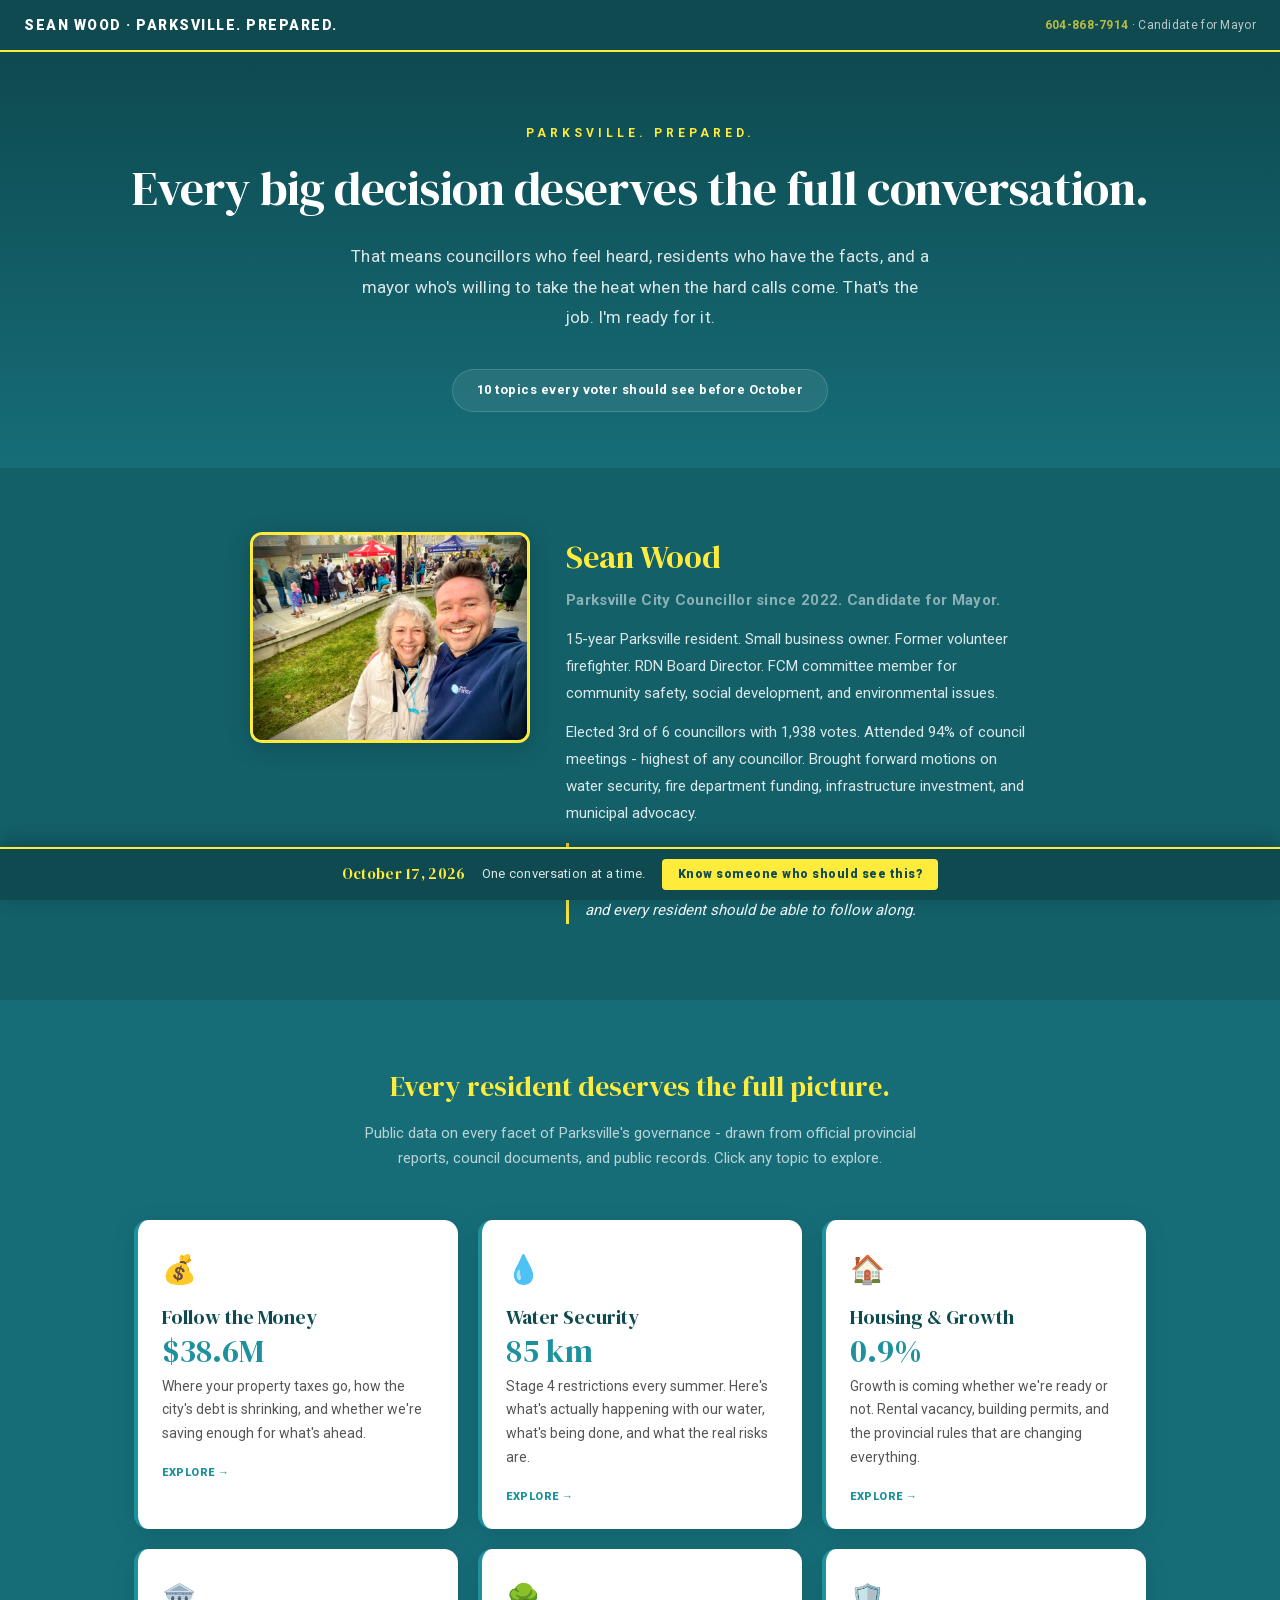
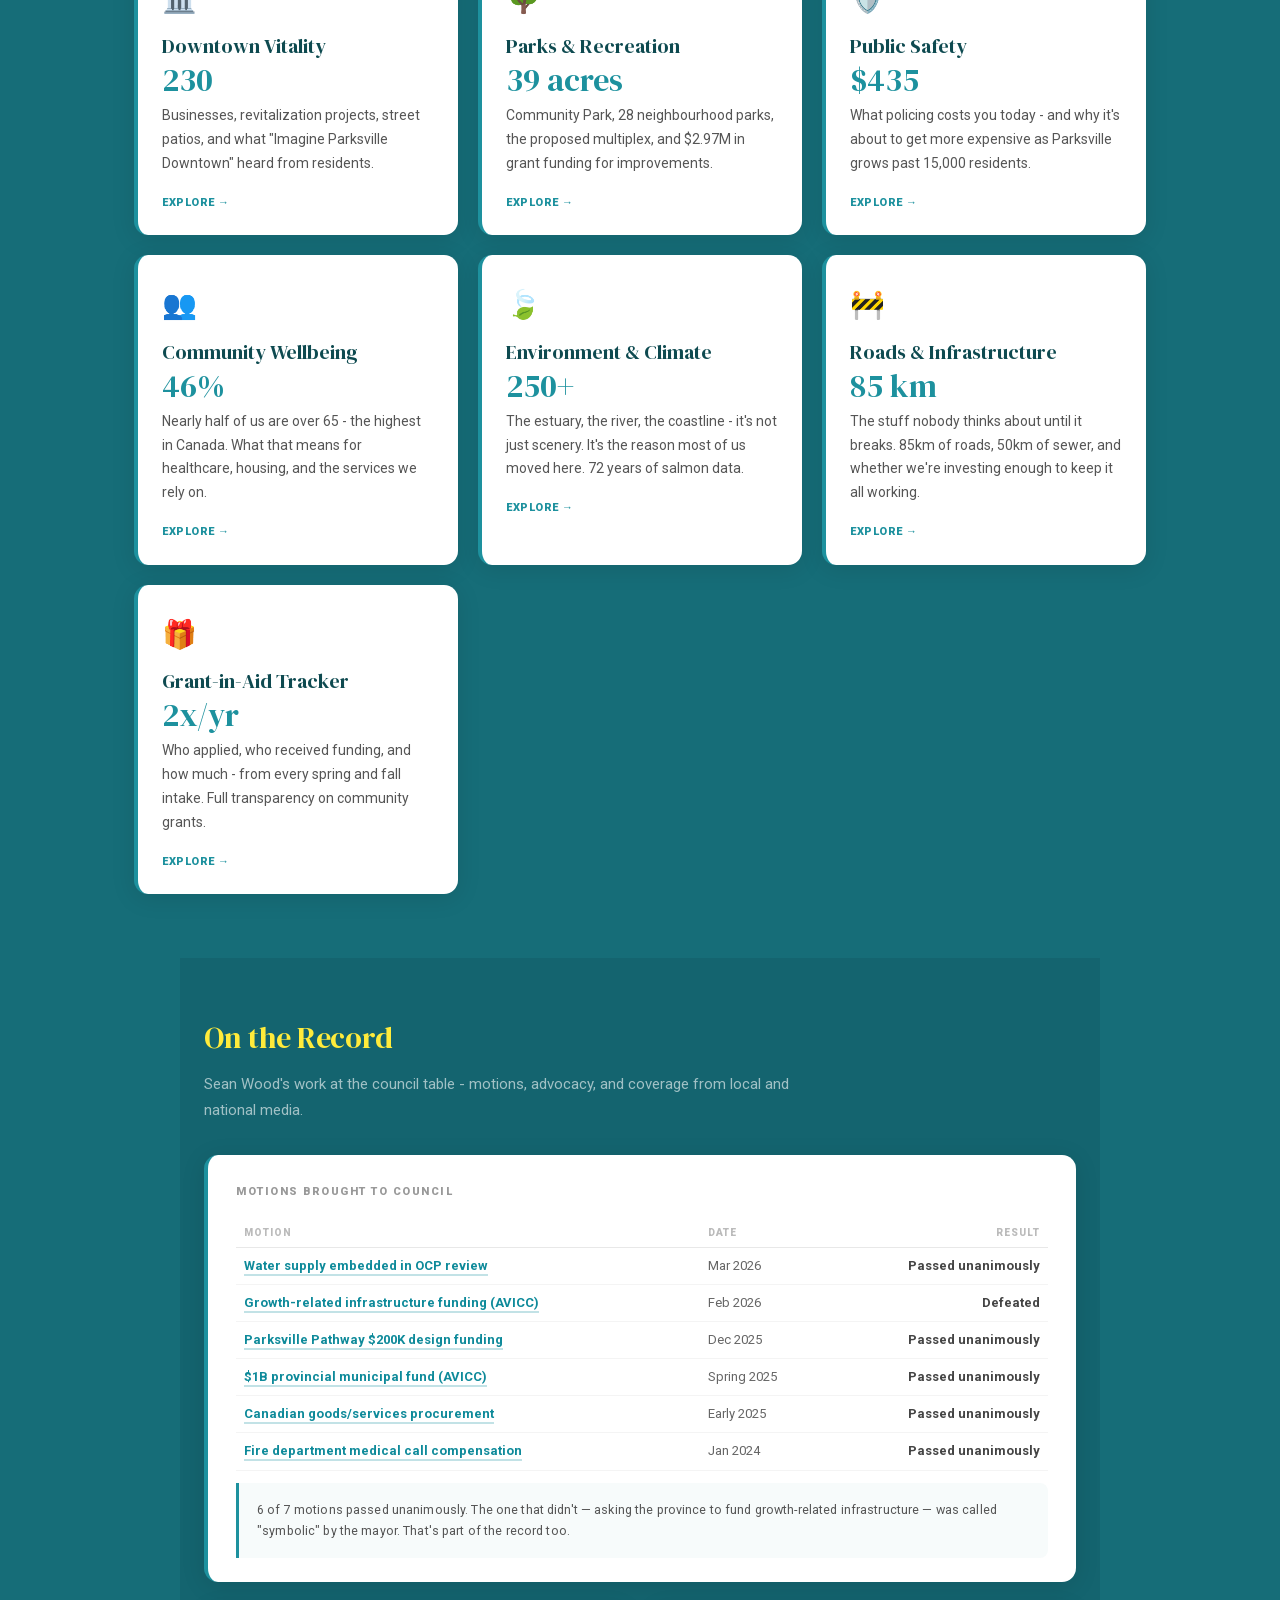
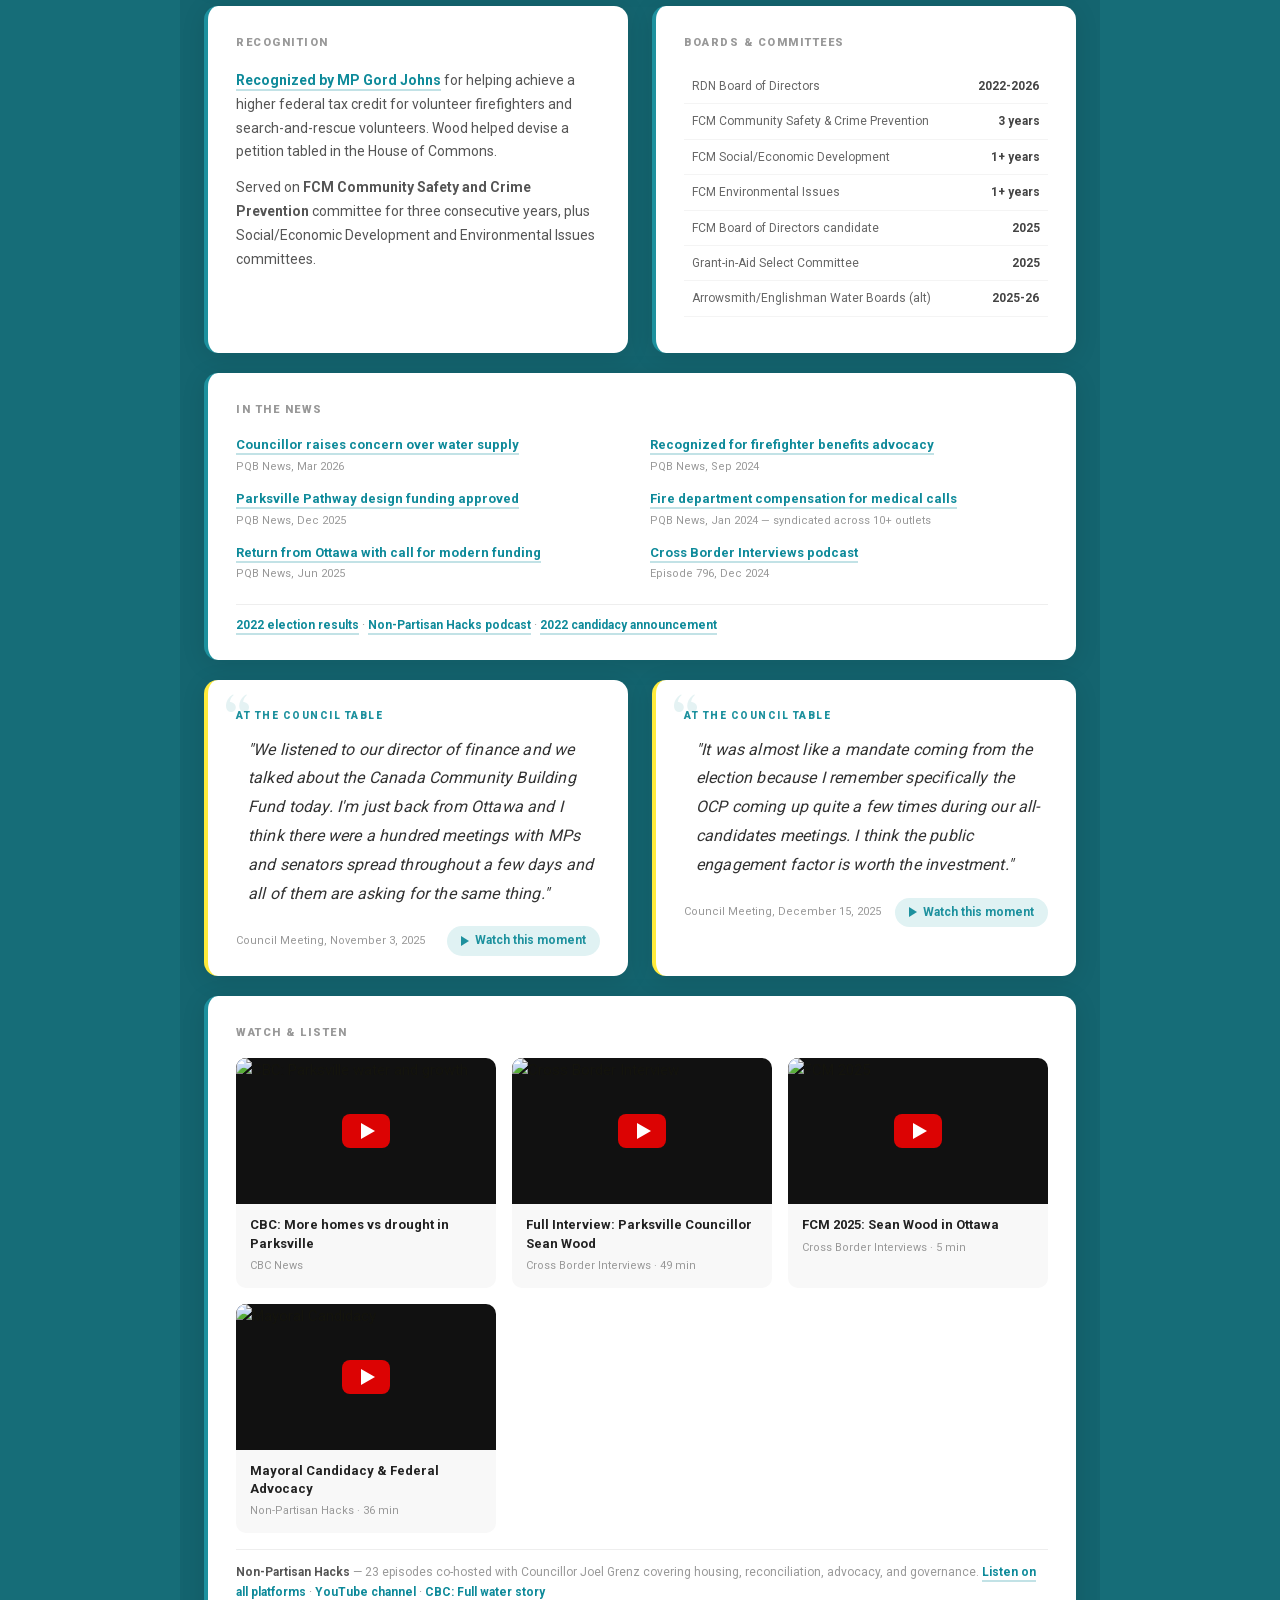
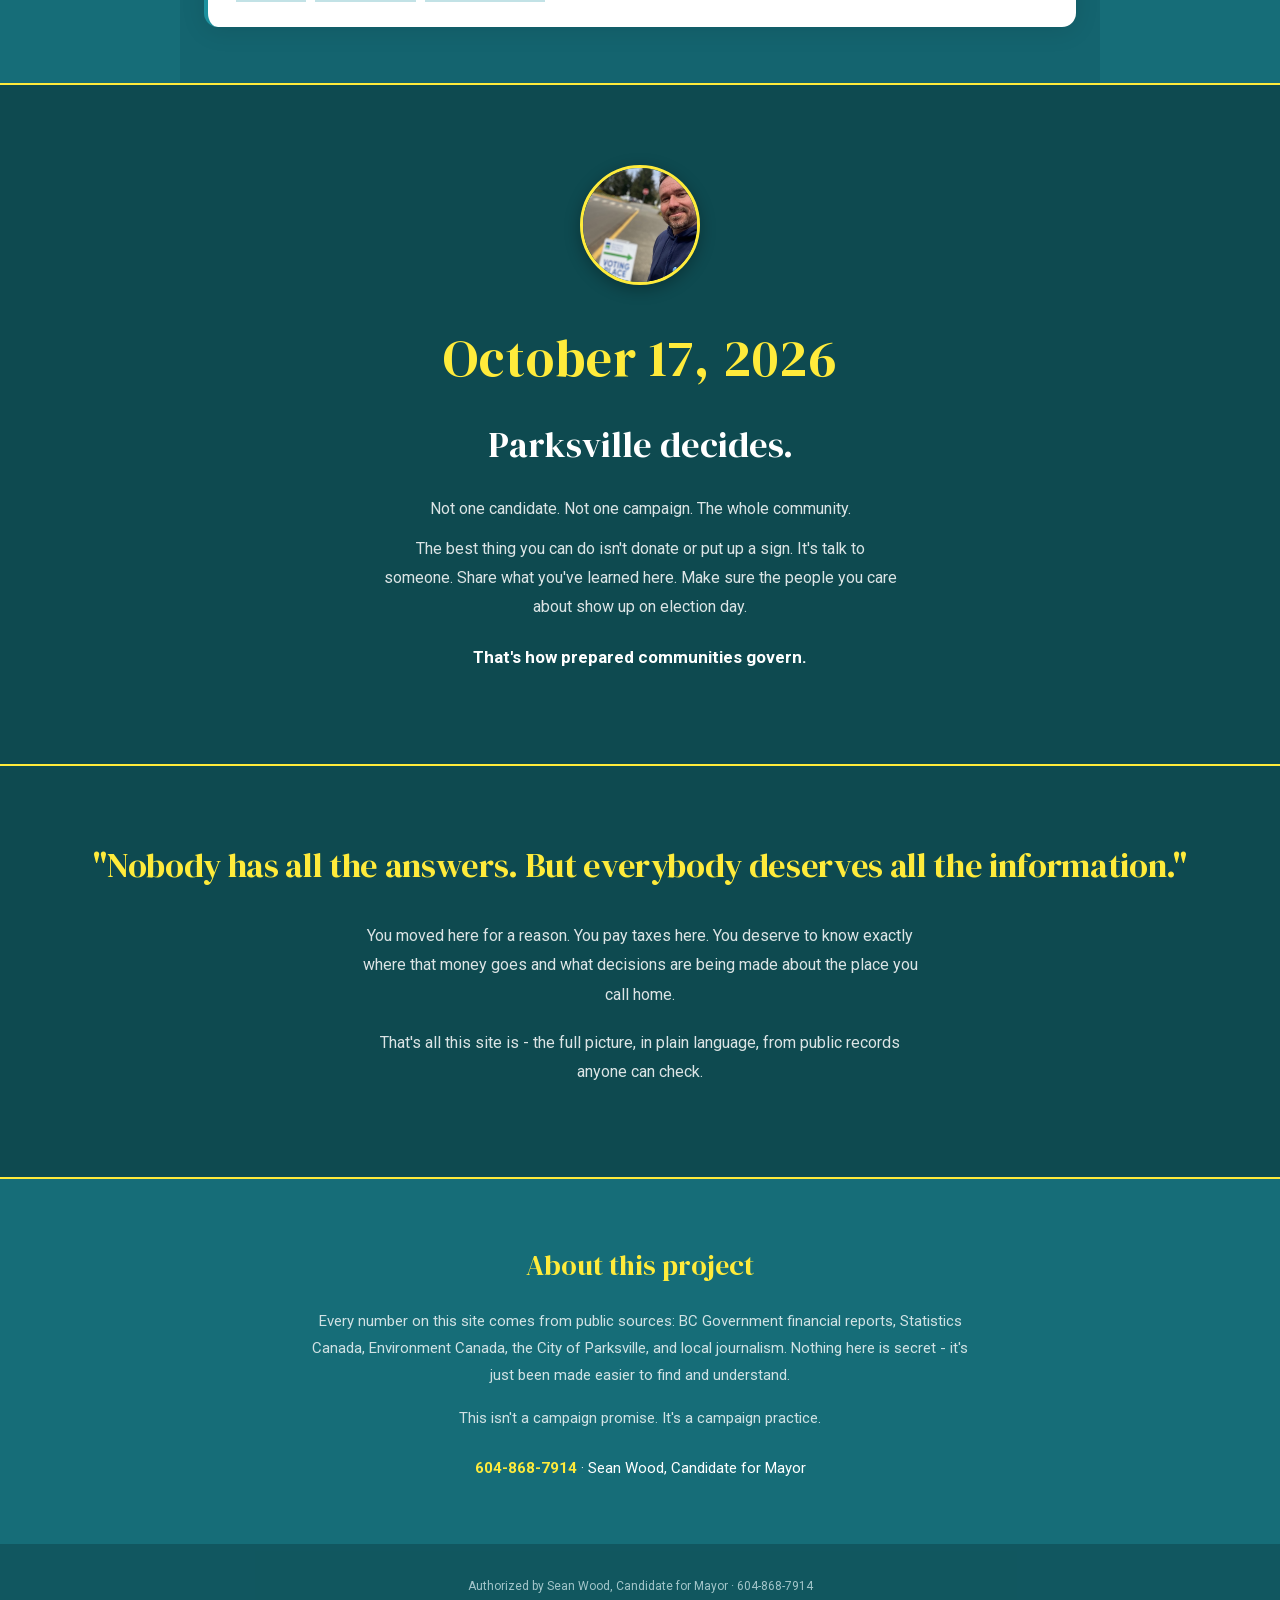
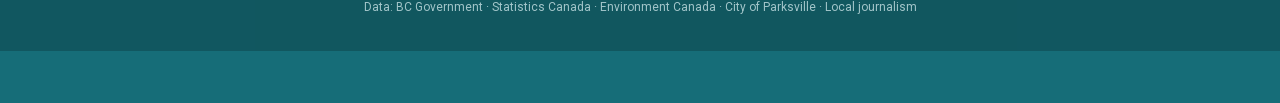
==== index.html @ 320bd57d "Split hero: photo left, text right on desktop Desktop: photo takes left 50%, hero text takes right 5" ====
<!DOCTYPE html>
<html lang="en">
<head>
<meta charset="UTF-8">
<meta name="viewport" content="width=device-width, initial-scale=1.0">
<title>Parksville. Prepared. | Sean Wood for Mayor</title>
<meta name="description" content="Every resident deserves the full picture. Public data on Parksville's finances, water, housing, parks, safety, and more — presented clearly for the community.">
    <link rel="stylesheet" href="/style.css?v=7">
</head>
<body>

<header class="header">
  <div class="header-name">SEAN WOOD &middot; PARKSVILLE. PREPARED.</div>
  <div class="header-contact"><a href="tel:604-868-7914">604-868-7914</a> &middot; Candidate for Mayor</div>
</header>

<div class="hero hero-no-photo">
  <div class="hero-eyebrow">Parksville. Prepared.</div>
  <h1>Every big decision deserves the full conversation.</h1>
  <p class="hero-sub">That means councillors who feel heard, residents who have the facts, and a mayor who's willing to take the heat when the hard calls come. That's the job. I'm ready for it.</p>
  <div class="hero-badge">
    10 topics every voter should see before October
  </div>
</div>

<!-- About Sean -->
<section class="about-sean">
  <div class="about-sean-inner">
    <img src="/photos/sean-community-event.jpg" alt="Sean Wood at a Parksville community event" class="about-sean-photo" width="280" height="210">
    <div class="about-sean-text">
      <h2>Sean Wood</h2>
      <p class="about-sean-role">Parksville City Councillor since 2022. Candidate for Mayor.</p>
      <p>15-year Parksville resident. Small business owner. Former volunteer firefighter. RDN Board Director. FCM committee member for community safety, social development, and environmental issues.</p>
      <p>Elected 3rd of 6 councillors with 1,938 votes. Attended 94% of council meetings - highest of any councillor. Brought forward motions on water security, fire department funding, infrastructure investment, and municipal advocacy.</p>
      <p class="about-sean-why">I'm running for mayor because I believe every decision council makes should get the full, respectful conversation it deserves - and every resident should be able to follow along.</p>
    </div>
  </div>
</section>

<section class="topics">
  <div class="topics-intro">
    <h2>Every resident deserves the full picture.</h2>
    <p>Public data on every facet of Parksville's governance - drawn from official provincial reports, council documents, and public records. Click any topic to explore.</p>
  </div>

  <div class="topic-grid">

    <a href="/prepared/" class="topic-card">
      <span class="topic-icon">&#128176;</span>
      <div class="topic-name">Follow the Money</div>
      <div class="topic-stat">$38.6M</div>
      <div class="topic-desc">Where your property taxes go, how the city's debt is shrinking, and whether we're saving enough for what's ahead.</div>
      <div class="topic-arrow">Explore &rarr;</div>
    </a>

    <a href="/water/" class="topic-card">
      <span class="topic-icon">&#128167;</span>
      <div class="topic-name">Water Security</div>
      <div class="topic-stat">85 km</div>
      <div class="topic-desc">Stage 4 restrictions every summer. Here's what's actually happening with our water, what's being done, and what the real risks are.</div>
      <div class="topic-arrow">Explore &rarr;</div>
    </a>

    <a href="/housing/" class="topic-card">
      <span class="topic-icon">&#127968;</span>
      <div class="topic-name">Housing &amp; Growth</div>
      <div class="topic-stat">0.9%</div>
      <div class="topic-desc">Growth is coming whether we're ready or not. Rental vacancy, building permits, and the provincial rules that are changing everything.</div>
      <div class="topic-arrow">Explore &rarr;</div>
    </a>

    <a href="/downtown/" class="topic-card">
      <span class="topic-icon">&#127963;&#65039;</span>
      <div class="topic-name">Downtown Vitality</div>
      <div class="topic-stat">230</div>
      <div class="topic-desc">Businesses, revitalization projects, street patios, and what "Imagine Parksville Downtown" heard from residents.</div>
      <div class="topic-arrow">Explore &rarr;</div>
    </a>

    <a href="/parks/" class="topic-card">
      <span class="topic-icon">&#127795;</span>
      <div class="topic-name">Parks &amp; Recreation</div>
      <div class="topic-stat">39 acres</div>
      <div class="topic-desc">Community Park, 28 neighbourhood parks, the proposed multiplex, and $2.97M in grant funding for improvements.</div>
      <div class="topic-arrow">Explore &rarr;</div>
    </a>

    <a href="/safety/" class="topic-card">
      <span class="topic-icon">&#128737;&#65039;</span>
      <div class="topic-name">Public Safety</div>
      <div class="topic-stat">$435</div>
      <div class="topic-desc">What policing costs you today - and why it's about to get more expensive as Parksville grows past 15,000 residents.</div>
      <div class="topic-arrow">Explore &rarr;</div>
    </a>

    <a href="/community/" class="topic-card">
      <span class="topic-icon">&#128101;</span>
      <div class="topic-name">Community Wellbeing</div>
      <div class="topic-stat">46%</div>
      <div class="topic-desc">Nearly half of us are over 65 - the highest in Canada. What that means for healthcare, housing, and the services we rely on.</div>
      <div class="topic-arrow">Explore &rarr;</div>
    </a>

    <a href="/environment/" class="topic-card">
      <span class="topic-icon">&#127811;</span>
      <div class="topic-name">Environment &amp; Climate</div>
      <div class="topic-stat">250+</div>
      <div class="topic-desc">The estuary, the river, the coastline - it's not just scenery. It's the reason most of us moved here. 72 years of salmon data.</div>
      <div class="topic-arrow">Explore &rarr;</div>
    </a>

    <a href="/infrastructure/" class="topic-card">
      <span class="topic-icon">&#128679;</span>
      <div class="topic-name">Roads &amp; Infrastructure</div>
      <div class="topic-stat">85 km</div>
      <div class="topic-desc">The stuff nobody thinks about until it breaks. 85km of roads, 50km of sewer, and whether we're investing enough to keep it all working.</div>
      <div class="topic-arrow">Explore &rarr;</div>
    </a>

    <a href="/grants/" class="topic-card">
      <span class="topic-icon">&#127873;</span>
      <div class="topic-name">Grant-in-Aid Tracker</div>
      <div class="topic-stat">2x/yr</div>
      <div class="topic-desc">Who applied, who received funding, and how much - from every spring and fall intake. Full transparency on community grants.</div>
      <div class="topic-arrow">Explore &rarr;</div>
    </a>

  </div>
</section>

<!-- On the Record -->
<section class="section section-alt" style="max-width:920px;margin:0 auto;">
  <h2 class="section-title">On the Record</h2>
  <p class="section-subtitle">Sean Wood's work at the council table - motions, advocacy, and coverage from local and national media.</p>

  <div class="card-grid">

    <div class="card card-full">
      <div class="card-label">Motions Brought to Council</div>
      <table class="data-table">
        <thead><tr><th>Motion</th><th>Date</th><th>Result</th></tr></thead>
        <tbody>
          <tr><td><a href="https://pqbnews.com/2026/03/24/parksville-councillor-raises-concern-over-citys-water-supply/" target="_blank">Water supply embedded in OCP review</a></td><td>Mar 2026</td><td>Passed unanimously</td></tr>
          <tr><td><a href="https://pqbnews.com/2026/02/07/parksville-council-declines-to-ask-province-to-fund-growth-related-infrastructure/" target="_blank">Growth-related infrastructure funding (AVICC)</a></td><td>Feb 2026</td><td>Defeated</td></tr>
          <tr><td><a href="https://pqbnews.com/2025/12/01/council-balks-at-2m-estimate-for-parksville-pathway-construction/" target="_blank">Parksville Pathway $200K design funding</a></td><td>Dec 2025</td><td>Passed unanimously</td></tr>
          <tr><td><a href="https://web.archive.org/web/20250807/https://www.pqbnews.com/local-news/parksville-motion-urges-province-to-generate-1b-fund-for-municipalities-7816709" target="_blank">$1B provincial municipal fund (AVICC)</a></td><td>Spring 2025</td><td>Passed unanimously</td></tr>
          <tr><td><a href="https://web.archive.org/web/20250213/https://www.pqbnews.com/local-news/parksville-council-endorses-support-for-canadian-goods-and-services-7804035" target="_blank">Canadian goods/services procurement</a></td><td>Early 2025</td><td>Passed unanimously</td></tr>
          <tr><td><a href="https://web.archive.org/web/20240127/https://www.pqbnews.com/local-news/parksville-councillor-wants-fire-department-compensated-for-medical-calls-7298858" target="_blank">Fire department medical call compensation</a></td><td>Jan 2024</td><td>Passed unanimously</td></tr>
        </tbody>
      </table>
      <div class="chart-notes" style="margin-top:12px;">
        6 of 7 motions passed unanimously. The one that didn't — asking the province to fund growth-related infrastructure — was called "symbolic" by the mayor. That's part of the record too.
      </div>
    </div>

    <div class="card">
      <div class="card-label">Recognition</div>
      <p style="color:#555;font-size:14px;line-height:1.7;margin-bottom:12px;"><a href="https://web.archive.org/web/20241118/https://www.pqbnews.com/local-news/parksville-councillor-recognized-for-role-in-increasing-firefighter-benefits-7524907" target="_blank"><strong>Recognized by MP Gord Johns</strong></a> for helping achieve a higher federal tax credit for volunteer firefighters and search-and-rescue volunteers. Wood helped devise a petition tabled in the House of Commons.</p>
      <p style="color:#555;font-size:14px;line-height:1.7;">Served on <strong>FCM Community Safety and Crime Prevention</strong> committee for three consecutive years, plus Social/Economic Development and Environmental Issues committees.</p>
    </div>

    <div class="card">
      <div class="card-label">Boards &amp; Committees</div>
      <table class="data-table" style="font-size:12px;">
        <tbody>
          <tr><td>RDN Board of Directors</td><td>2022-2026</td></tr>
          <tr><td>FCM Community Safety & Crime Prevention</td><td>3 years</td></tr>
          <tr><td>FCM Social/Economic Development</td><td>1+ years</td></tr>
          <tr><td>FCM Environmental Issues</td><td>1+ years</td></tr>
          <tr><td>FCM Board of Directors candidate</td><td>2025</td></tr>
          <tr><td>Grant-in-Aid Select Committee</td><td>2025</td></tr>
          <tr><td>Arrowsmith/Englishman Water Boards (alt)</td><td>2025-26</td></tr>
        </tbody>
      </table>
    </div>

  </div>

  <div class="card-grid" style="margin-top:20px;">
    <div class="card card-full">
      <div class="card-label">In the News</div>
      <div style="display:grid;grid-template-columns:repeat(auto-fit,minmax(280px,1fr));gap:16px;">
        <div>
          <p style="font-size:13px;color:#555;line-height:1.6;margin-bottom:12px;"><a href="https://pqbnews.com/2026/03/24/parksville-councillor-raises-concern-over-citys-water-supply/" target="_blank"><strong>Councillor raises concern over water supply</strong></a><br><span style="font-size:11px;color:#999;">PQB News, Mar 2026</span></p>
          <p style="font-size:13px;color:#555;line-height:1.6;margin-bottom:12px;"><a href="https://pqbnews.com/2025/12/01/council-balks-at-2m-estimate-for-parksville-pathway-construction/" target="_blank"><strong>Parksville Pathway design funding approved</strong></a><br><span style="font-size:11px;color:#999;">PQB News, Dec 2025</span></p>
          <p style="font-size:13px;color:#555;line-height:1.6;margin-bottom:12px;"><a href="https://web.archive.org/web/20250704/https://www.pqbnews.com/local-news/parksville-councillors-return-from-ottawa-with-call-for-modern-funding-tools-8090149" target="_blank"><strong>Return from Ottawa with call for modern funding</strong></a><br><span style="font-size:11px;color:#999;">PQB News, Jun 2025</span></p>
        </div>
        <div>
          <p style="font-size:13px;color:#555;line-height:1.6;margin-bottom:12px;"><a href="https://web.archive.org/web/20241118/https://www.pqbnews.com/local-news/parksville-councillor-recognized-for-role-in-increasing-firefighter-benefits-7524907" target="_blank"><strong>Recognized for firefighter benefits advocacy</strong></a><br><span style="font-size:11px;color:#999;">PQB News, Sep 2024</span></p>
          <p style="font-size:13px;color:#555;line-height:1.6;margin-bottom:12px;"><a href="https://web.archive.org/web/20240127/https://www.pqbnews.com/local-news/parksville-councillor-wants-fire-department-compensated-for-medical-calls-7298858" target="_blank"><strong>Fire department compensation for medical calls</strong></a><br><span style="font-size:11px;color:#999;">PQB News, Jan 2024 — syndicated across 10+ outlets</span></p>
          <p style="font-size:13px;color:#555;line-height:1.6;margin-bottom:12px;"><a href="https://www.crossborderinterviews.ca/post/796-parksville-councillor-sean-wood" target="_blank"><strong>Cross Border Interviews podcast</strong></a><br><span style="font-size:11px;color:#999;">Episode 796, Dec 2024</span></p>
        </div>
      </div>
      <div style="margin-top:8px;font-size:12px;color:#999;border-top:1px solid #eee;padding-top:10px;">
        <a href="https://globalnews.ca/news/9127511/bc-municipal-election-2022-parksville-results/" target="_blank">2022 election results</a> &middot;
        <a href="https://nonpartisanhacks.com/podcast/" target="_blank">Non-Partisan Hacks podcast</a> &middot;
        <a href="https://web.archive.org/web/20250419/https://www.pqbnews.com/news/small-business-owner-and-former-volunteer-firefighter-sean-wood-will-run-for-parksville-city-council-1203628" target="_blank">2022 candidacy announcement</a>
      </div>
    </div>
  </div>

  <!-- Council Quotes -->
  <div class="card-grid" style="margin-top:20px;">
    <div class="quote-card">
      <div class="quote-label">At the Council Table</div>
      <div class="quote-text">"We listened to our director of finance and we talked about the Canada Community Building Fund today. I'm just back from Ottawa and I think there were a hundred meetings with MPs and senators spread throughout a few days and all of them are asking for the same thing."</div>
      <div class="quote-source">
        <span class="quote-attribution">Council Meeting, November 3, 2025</span>
        <a href="https://www.youtube.com/watch?v=5kFWFaBSRYk&t=7516s" target="_blank" class="quote-watch">Watch this moment</a>
      </div>
    </div>
    <div class="quote-card">
      <div class="quote-label">At the Council Table</div>
      <div class="quote-text">"It was almost like a mandate coming from the election because I remember specifically the OCP coming up quite a few times during our all-candidates meetings. I think the public engagement factor is worth the investment."</div>
      <div class="quote-source">
        <span class="quote-attribution">Council Meeting, December 15, 2025</span>
        <a href="https://www.youtube.com/watch?v=Pj7cFjQxw5Y&t=10948s" target="_blank" class="quote-watch">Watch this moment</a>
      </div>
    </div>
  </div>

  <!-- Video -->
  <div class="card-grid" style="margin-top:20px;">
    <div class="card card-full">
      <div class="card-label">Watch &amp; Listen</div>
      <div class="video-grid">
        <a href="https://www.youtube.com/watch?v=u24NoB-EO7g" target="_blank" class="video-card">
          <div class="video-card-thumb">
            <img src="https://i.ytimg.com/vi/u24NoB-EO7g/hqdefault.jpg" alt="CBC: Parksville water and growth" loading="lazy">
            <div class="video-card-play"></div>
          </div>
          <div class="video-card-info">
            <div class="video-card-title">CBC: More homes vs drought in Parksville</div>
            <div class="video-card-meta">CBC News</div>
          </div>
        </a>
        <a href="https://www.youtube.com/watch?v=fnSm9IU7H7A" target="_blank" class="video-card">
          <div class="video-card-thumb">
            <img src="https://i.ytimg.com/vi/fnSm9IU7H7A/hqdefault.jpg" alt="Cross Border Interview" loading="lazy">
            <div class="video-card-play"></div>
          </div>
          <div class="video-card-info">
            <div class="video-card-title">Full Interview: Parksville Councillor Sean Wood</div>
            <div class="video-card-meta">Cross Border Interviews &middot; 49 min</div>
          </div>
        </a>
        <a href="https://www.youtube.com/watch?v=XGTM0HRRj8U" target="_blank" class="video-card">
          <div class="video-card-thumb">
            <img src="https://i.ytimg.com/vi/XGTM0HRRj8U/hqdefault.jpg" alt="FCM 2025" loading="lazy">
            <div class="video-card-play"></div>
          </div>
          <div class="video-card-info">
            <div class="video-card-title">FCM 2025: Sean Wood in Ottawa</div>
            <div class="video-card-meta">Cross Border Interviews &middot; 5 min</div>
          </div>
        </a>
        <a href="https://www.youtube.com/watch?v=FSI16dO52JQ" target="_blank" class="video-card">
          <div class="video-card-thumb">
            <img src="https://i.ytimg.com/vi/FSI16dO52JQ/hqdefault.jpg" alt="Mayoral Candidacy" loading="lazy">
            <div class="video-card-play"></div>
          </div>
          <div class="video-card-info">
            <div class="video-card-title">Mayoral Candidacy &amp; Federal Advocacy</div>
            <div class="video-card-meta">Non-Partisan Hacks &middot; 36 min</div>
          </div>
        </a>
      </div>
      <div style="margin-top:16px;padding-top:12px;border-top:1px solid #eee;font-size:12px;color:#999;">
        <strong style="color:#555;">Non-Partisan Hacks</strong> — 23 episodes co-hosted with Councillor Joel Grenz covering housing, reconciliation, advocacy, and governance.
        <a href="https://nonpartisanhacks.com/podcast/" target="_blank">Listen on all platforms</a> &middot;
        <a href="https://www.youtube.com/@NonPartisanHacks" target="_blank">YouTube channel</a> &middot;
        <a href="https://www.cbc.ca/news/canada/british-columbia/parksville-more-homes-drought-9.7132176" target="_blank">CBC: Full water story</a>
      </div>
    </div>
  </div>
</section>

<div class="election-cta">
  <img src="/photos/sean-wood-voting.jpg" alt="Sean Wood at the voting place" style="width:120px;height:120px;border-radius:50%;object-fit:cover;border:3px solid var(--yellow);margin-bottom:24px;box-shadow:0 4px 16px rgba(0,0,0,0.3);">
  <div class="election-date">October 17, 2026</div>
  <div class="election-headline">Parksville decides.</div>
  <p class="election-body">Not one candidate. Not one campaign. The whole community.</p>
  <p class="election-body">The best thing you can do isn't donate or put up a sign. It's talk to someone. Share what you've learned here. Make sure the people you care about show up on election day.</p>
  <p class="election-body election-emphasis">That's how prepared communities govern.</p>
</div>

<div class="narrative">
  <h2>"Nobody has all the answers. But everybody deserves all the information."</h2>
  <p>You moved here for a reason. You pay taxes here. You deserve to know exactly where that money goes and what decisions are being made about the place you call home.</p>
  <p>That's all this site is - the full picture, in plain language, from public records anyone can check.</p>
</div>

<section class="about">
  <h2>About this project</h2>
  <p>Every number on this site comes from public sources: BC Government financial reports, Statistics Canada, Environment Canada, the City of Parksville, and local journalism. Nothing here is secret - it's just been made easier to find and understand.</p>
  <p>This isn't a campaign promise. It's a campaign practice.</p>
  <div class="about-contact">
    <a href="tel:604-868-7914">604-868-7914</a> &middot;
    Sean Wood, Candidate for Mayor
  </div>
</section>

<footer class="footer">
  Authorized by Sean Wood, Candidate for Mayor &middot; 604-868-7914<br>
  Data: BC Government &middot; Statistics Canada &middot; Environment Canada &middot; City of Parksville &middot; Local journalism
</footer>

<div class="vote-bar"><span class="vote-bar-date">October 17, 2026</span><span class="vote-bar-msg">One conversation at a time.</span><a href="/" class="vote-bar-cta">Know someone who should see this?</a></div>
</body>
</html>
<!-- auto-deploy test Fri Apr  3 20:34:00 PDT 2026 -->
<!-- deploy 1775411132 -->
<!-- redeploy 1775411321 -->
<!-- webhook-test-1775411675 -->
---- style.css ----
/* votewood.ca — Shared Design System */

/* Self-hosted fonts — eliminates 2 DNS lookups + 1 CSS request vs Google Fonts */
@font-face {
  font-family: 'DM Serif Display';
  font-style: normal;
  font-weight: 400;
  font-display: swap;
  src: url('/fonts/dm-serif-display.woff2') format('woff2');
}
@font-face {
  font-family: 'Roboto';
  font-style: normal;
  font-weight: 400 900;
  font-display: swap;
  src: url('/fonts/roboto-variable.woff2') format('woff2');
}

*, *::before, *::after { box-sizing: border-box; margin: 0; padding: 0; }

:root {
  --teal: #1D919E;
  --teal-dark: #166d78;
  --teal-deep: #0e4a50;
  --yellow: #FFEB3B;
  --white: #FFFFFF;
  --card-bg: #ffffff;
  --card-text: #14140D;
  --radius: 14px;
  --shadow: 0 4px 24px rgba(0,0,0,0.10);
  --green: #2e7d32;
  --amber: #e65100;
  --red: #c62828;
  --serif: 'DM Serif Display', Georgia, serif;
  --sans: 'Roboto', -apple-system, sans-serif;
}

body {
  font-family: var(--sans);
  background: var(--teal-dark);
  color: var(--white);
  line-height: 1.6;
  -webkit-font-smoothing: antialiased;
  text-rendering: optimizeLegibility;
}

a { color: var(--yellow); }

/* Links inside white cards — teal with underline for visibility */
.card a:not(.cta-btn):not(.video-card):not(.topic-card),
.chart-card a,
.chart-notes a,
.chart-notes-links a,
.card-links a,
.card-meta a,
.data-table a,
.grant-table a {
  color: #0e8a9a !important;
  font-weight: 700;
  text-decoration: none !important;
  border-bottom: 2px solid rgba(14,138,154,0.25) !important;
  padding-bottom: 1px;
  transition: border-color 0.15s, color 0.15s;
}
.card a:not(.cta-btn):not(.video-card):not(.topic-card):hover,
.chart-card a:hover,
.chart-notes a:hover,
.card-links a:hover,
.data-table a:hover,
.grant-table a:hover {
  color: #0a6e7a !important;
  border-bottom-color: #0a6e7a !important;
}
.card a:not(.cta-btn):not(.video-card):not(.topic-card):visited,
.chart-card a:visited,
.chart-notes a:visited,
.card-links a:visited,
.data-table a:visited,
.grant-table a:visited {
  color: #0e4a50 !important;
  border-bottom-color: rgba(14,74,80,0.2) !important;
}
/* Source cards on dark backgrounds keep yellow */
.source-card a { color: var(--yellow) !important; text-decoration-color: rgba(255,235,59,0.35) !important; }
.source-card a:visited { color: #ddd07a !important; }
.source-card a:hover { text-decoration-color: var(--yellow) !important; }

/* Header */
.header {
  background: var(--teal-deep);
  border-bottom: 2px solid var(--yellow);
  padding: 14px 24px;
  display: flex;
  justify-content: space-between;
  align-items: center;
  font-size: 13px;
  letter-spacing: 0.3px;
}
.header a { color: var(--yellow); text-decoration: none; font-weight: 700; }
.header-right { font-weight: 700; letter-spacing: 1px; }
.header-name { font-weight: 900; letter-spacing: 1.5px; font-size: 14px; }
.header-contact { font-size: 12px; opacity: 0.7; }
.header-contact a { color: var(--yellow); text-decoration: none; }

/* Split hero — photo left, text right on desktop; stacked on mobile */
.hero-split {
  display: flex; min-height: 420px;
}
.hero-photo {
  width: 50%; object-fit: cover; display: block;
}
.hero {
  text-align: center;
  padding: 56px 32px 48px;
  background: linear-gradient(180deg, var(--teal-deep) 0%, var(--teal-dark) 100%);
  display: flex; flex-direction: column; justify-content: center; align-items: center;
}
/* When inside split, hero takes remaining 50% */
.hero-split .hero { width: 50%; text-align: left; align-items: flex-start; }
/* Homepage has no photo — full-width hero */
.hero-no-photo {
  padding-top: 72px; padding-bottom: 56px;
  text-align: center; align-items: center;
}
@media (max-width: 768px) {
  .hero-split { flex-direction: column; min-height: auto; }
  .hero-photo { width: 100%; height: 280px; }
  .hero-split .hero { width: 100%; text-align: center; align-items: center; }
}

.hero-eyebrow {
  font-family: var(--sans);
  font-size: 12px; font-weight: 700; letter-spacing: 4px;
  text-transform: uppercase; color: var(--yellow); margin-bottom: 16px;
}
.hero h1 {
  font-family: var(--serif);
  font-size: clamp(32px, 5.5vw, 48px); font-weight: 400;
  margin-bottom: 24px; line-height: 1.2;
  letter-spacing: -0.01em;
}
.hero-sub {
  max-width: 580px; margin: 0 auto 36px; font-size: 17px;
  opacity: 0.85; line-height: 1.8;
  letter-spacing: 0.01em;
}
.hero-badge {
  display: inline-flex; align-items: center; gap: 10px;
  background: rgba(255,255,255,0.08); border: 1px solid rgba(255,255,255,0.15);
  border-radius: 24px; padding: 10px 24px; font-size: 13px; font-weight: 700;
  letter-spacing: 0.5px;
}

/* Sections */
.section {
  padding: 56px 24px; max-width: 920px; margin: 0 auto;
}
.section-alt {
  background: rgba(0,0,0,0.08);
}
.section-title {
  font-family: var(--serif);
  font-size: 30px; font-weight: 400; color: var(--yellow);
  margin-bottom: 10px; letter-spacing: -0.01em;
}
.section-subtitle {
  font-size: 15px; color: rgba(255,255,255,0.6); margin-bottom: 32px;
  max-width: 600px; line-height: 1.7;
}

/* Card grid */
.card-grid {
  display: grid;
  grid-template-columns: repeat(auto-fit, minmax(320px, 1fr));
  gap: 24px;
}
.card-full { grid-column: 1 / -1; }

/* Cards */
.card {
  background: var(--card-bg); color: var(--card-text);
  border-radius: var(--radius); padding: 28px 28px 24px;
  box-shadow: var(--shadow); position: relative;
  border-left: 4px solid var(--teal);
  transition: box-shadow 0.2s;
  font-size: 15px; line-height: 1.7;
}
.card:hover { box-shadow: 0 6px 32px rgba(0,0,0,0.15); }
.card p { margin-bottom: 10px; }
.card p:last-child { margin-bottom: 0; }
.card ul { margin: 8px 0 12px 18px; }
.card li { margin-bottom: 6px; line-height: 1.6; }

/* Accent colors */
.card-accent-green { border-left-color: var(--green); }
.card-accent-amber { border-left-color: var(--amber); }
.card-accent-red   { border-left-color: var(--red); }
.card-accent-yellow { border-left-color: var(--yellow); }
.card-accent-default { border-left-color: #ddd; }

/* Card label */
.card-label {
  font-size: 11px; font-weight: 900; text-transform: uppercase;
  letter-spacing: 1.5px; color: #999; margin-bottom: 16px;
}

/* Card hero stat */
.card-hero {
  display: flex; align-items: center; gap: 16px; margin-bottom: 16px;
}
.card-hero-value {
  font-family: var(--serif); font-size: 52px; color: var(--teal-dark);
  line-height: 1;
}
.card-hero-rank {
  display: flex; flex-direction: column; align-items: center;
  justify-content: center;
  min-width: 52px; height: 52px;
  border-radius: 50%; font-size: 14px; font-weight: 900;
  line-height: 1.1; text-align: center;
}
.rank-green { background: #e8f5e9; color: var(--green); }
.rank-amber { background: #fff3e0; color: var(--amber); }
.rank-red   { background: #ffebee; color: var(--red); }

.card-hero-context {
  font-size: 13px; color: #888; font-style: italic; margin-bottom: 20px;
}

/* Card title */
.card-title {
  font-family: var(--serif); font-size: 22px; color: var(--teal-deep);
  margin-bottom: 12px; line-height: 1.25;
}

/* Card detail text */
.card-detail {
  font-size: 14px; color: #555; margin-bottom: 6px; line-height: 1.7;
}

/* Card meta / source */
.card-meta {
  font-size: 12px; color: #999; margin-top: 14px;
  padding-top: 12px; border-top: 1px solid #eee;
}

/* Stat row (used for inline stats in cards) */
.stat-row {
  display: flex; flex-wrap: wrap; gap: 24px; margin: 16px 0;
}
.stat-item { text-align: center; }
.stat-value {
  font-family: var(--serif); font-size: 28px; color: var(--teal-dark);
  line-height: 1;
}
.stat-label {
  font-size: 11px; color: #888; text-transform: uppercase;
  letter-spacing: 1px; margin-top: 4px;
}

/* Pill badges */
.pill {
  display: inline-flex; align-items: center;
  padding: 4px 12px; border-radius: 12px;
  font-size: 12px; font-weight: 700; margin-right: 6px; margin-bottom: 4px;
}
.pill-teal { background: #e0f2f3; color: var(--teal-dark); }
.pill-green { background: #e8f5e9; color: var(--green); }
.pill-amber { background: #fff3e0; color: var(--amber); }
.pill-red { background: #ffebee; color: var(--red); }
.pill-grey { background: #f5f5f5; color: #757575; }

/* Data tables */
.data-table {
  width: 100%; border-collapse: collapse; font-size: 13px; margin: 12px 0;
}
.data-table th {
  text-align: left; font-size: 10px; font-weight: 900;
  text-transform: uppercase; letter-spacing: 1px; color: #bbb;
  padding: 6px 8px; border-bottom: 1px solid #e8e8e8;
}
.data-table th:last-child { text-align: right; }
.data-table td {
  padding: 7px 8px; border-bottom: 1px solid #f4f4f4; color: #666;
}
.data-table td:last-child {
  text-align: right; font-variant-numeric: tabular-nums; font-weight: 700;
  color: #444;
}
.data-table tr.highlight td {
  color: var(--teal-dark); font-weight: 900; background: #f0fafb;
}

/* Ranked table */
.rank-table {
  width: 100%; border-collapse: collapse; font-size: 13px;
}
.rank-table th {
  text-align: left; font-size: 10px; font-weight: 900;
  text-transform: uppercase; letter-spacing: 1px; color: #bbb;
  padding: 6px 8px; border-bottom: 1px solid #e8e8e8;
}
.rank-table th:last-child { text-align: right; }
.rank-table td {
  padding: 7px 8px; border-bottom: 1px solid #f4f4f4; color: #666;
}
.rank-table td:first-child {
  width: 28px; color: #ccc; font-size: 11px; text-align: center; font-weight: 700;
}
.rank-table td:last-child {
  text-align: right; font-variant-numeric: tabular-nums; font-weight: 700; color: #444;
}
.rank-table tr.rank-highlight td {
  color: var(--teal-dark); font-weight: 900; background: #f0fafb;
}
.rank-table tr.rank-highlight td:first-child {
  border-left: 3px solid var(--teal); color: var(--teal);
}
.rank-table tr.rank-row { cursor: pointer; transition: background 0.15s; }
.rank-table tr.rank-row:hover td { background: #f8f8f8; }
.rank-table tr.rank-highlight.rank-row:hover td { background: #e4f3f5; }
.rank-table td.rank-arrow {
  width: 20px; padding: 7px 4px; color: #ccc; font-size: 9px;
  text-align: center; user-select: none;
}
.rank-table tr.rank-highlight td.rank-arrow { color: var(--teal); }
.rank-detail { display: none; }
.rank-detail.open { display: table-row; }
.rank-detail td {
  padding: 10px 12px 14px 40px;
  font-size: 11px; color: #888; line-height: 1.7;
  border-bottom: 1px solid #eee; background: #fafafa;
}
.rank-highlight + .rank-detail td { background: #f0fafb; }

/* Chart cards */
.chart-card {
  background: var(--card-bg); color: var(--card-text);
  border-radius: var(--radius); padding: 28px;
  box-shadow: var(--shadow); border-left: 4px solid var(--teal);
}
.chart-card-label {
  font-size: 11px; font-weight: 900; text-transform: uppercase;
  letter-spacing: 1.5px; color: #999; margin-bottom: 4px;
}
.chart-card-hero {
  font-family: var(--serif); font-size: clamp(20px, 4vw, 28px); color: var(--teal-dark);
  margin-bottom: 4px; line-height: 1.2;
}
.chart-card-trend {
  font-size: 12px; font-weight: 700; margin-bottom: 16px;
}
.trend-up { color: var(--red); }
.trend-down-good { color: var(--green); }
.trend-up-good { color: var(--green); }
.trend-down { color: var(--red); }
.trend-flat { color: #999; }
.chart-svg { width: 100%; height: 180px; display: block; }
.chart-legend {
  display: flex; flex-wrap: wrap; gap: 16px;
  margin-top: 12px; font-size: 11px; color: #888;
}
.chart-legend-item { display: flex; align-items: center; gap: 6px; }
.chart-legend-swatch {
  width: 12px; height: 12px; border-radius: 3px; flex-shrink: 0;
}
.chart-source {
  font-size: 11px; color: #bbb; margin-top: 12px;
  padding-top: 10px; border-top: 1px solid #f0f0f0;
}

/* Chart annotations */
.chart-notes {
  margin-top: 16px; padding: 16px 18px;
  background: #f7fbfb; border-left: 3px solid var(--teal);
  border-radius: 0 8px 8px 0; font-size: 12.5px; color: #555;
  line-height: 1.75; letter-spacing: 0.01em;
}
.chart-notes strong { color: var(--teal-dark); }
.chart-notes-links {
  margin-top: 10px; padding-top: 8px; border-top: 1px solid #e8eeee;
  font-size: 11px;
}
.chart-notes-links a {
  color: var(--teal); text-decoration: none; margin-right: 12px;
  display: inline-block; margin-bottom: 4px;
}
.chart-notes-links a:hover { text-decoration: underline; }
.chart-notes-links .link-source {
  color: #bbb; font-size: 10px; font-style: italic;
}
.chart-notes .note-year {
  display: inline-block; background: var(--teal); color: white;
  font-size: 10px; font-weight: 900; padding: 1px 6px;
  border-radius: 3px; margin-right: 4px; vertical-align: 1px;
}

/* Narrative */
.narrative {
  background: var(--teal-deep);
  border-top: 2px solid var(--yellow);
  border-bottom: 2px solid var(--yellow);
  padding: 72px 24px; text-align: center;
}
.narrative h2 {
  font-family: var(--serif);
  color: var(--yellow); font-size: clamp(24px, 4vw, 34px);
  font-weight: 400; margin-bottom: 28px; letter-spacing: -0.01em;
}
.narrative p {
  max-width: 560px; margin: 0 auto 18px;
  font-size: 16px; opacity: 0.85; line-height: 1.85;
}
.cta-btn {
  display: inline-block; margin-top: 28px; padding: 16px 40px;
  background: var(--yellow); color: var(--teal-deep);
  font-weight: 900; font-size: 15px; text-decoration: none;
  border-radius: 8px; letter-spacing: 0.5px;
  transition: transform 0.15s, box-shadow 0.15s;
}
.cta-btn:hover { transform: translateY(-2px); box-shadow: 0 4px 16px rgba(0,0,0,0.2); }

/* Source card */
.source-card {
  background: rgba(255,255,255,0.06); border: 1px solid rgba(255,255,255,0.1);
  border-radius: var(--radius); padding: 28px; color: rgba(255,255,255,0.7);
  font-size: 13px; line-height: 1.8;
}
.source-card strong { color: rgba(255,255,255,0.9); }

/* Footer */
.footer {
  background: var(--teal-deep); padding: 32px 24px;
  text-align: center; font-size: 12px; opacity: 0.6; line-height: 1.8;
}

/* Stale state */
.card-stale-msg {
  text-align: center; font-size: 12px; color: #aaa;
  background: #f5f5f5; padding: 12px; border-radius: 8px; margin-top: 12px;
}

/* Homepage topic grid */
.topics { padding: 64px 24px; max-width: 1060px; margin: 0 auto; }
.topics-intro { text-align: center; margin-bottom: 48px; }
.topics-intro h2 {
  font-family: var(--serif); font-size: 28px; color: var(--yellow);
  font-weight: 400; margin-bottom: 12px;
}
.topics-intro p {
  max-width: 560px; margin: 0 auto; font-size: 15px;
  opacity: 0.7; line-height: 1.7;
}
.topic-grid {
  display: grid; grid-template-columns: repeat(auto-fit, minmax(280px, 1fr));
  gap: 20px;
}
.topic-card {
  background: #ffffff; color: #14140D; border-radius: var(--radius);
  padding: 28px 24px 24px; box-shadow: var(--shadow);
  text-decoration: none; display: block; position: relative;
  border-left: 4px solid var(--teal); transition: transform 0.15s, box-shadow 0.2s;
}
.topic-card:hover {
  transform: translateY(-3px); box-shadow: 0 8px 32px rgba(0,0,0,0.18);
}
.topic-icon { font-size: 28px; margin-bottom: 12px; display: block; }
.topic-name {
  font-family: var(--serif); font-size: 20px; color: var(--teal-deep);
  margin-bottom: 6px; line-height: 1.2;
}
.topic-stat {
  font-family: var(--serif); font-size: 32px; color: var(--teal);
  margin-bottom: 8px; line-height: 1;
}
.topic-desc {
  font-size: 14px; color: #555; line-height: 1.7; margin-bottom: 18px;
}
.topic-arrow {
  font-size: 13px; font-weight: 900; color: var(--teal);
  letter-spacing: 0.5px; text-transform: uppercase; font-size: 11px;
}

/* Video embeds */
.video-grid {
  display: grid; grid-template-columns: repeat(auto-fit, minmax(240px, 1fr));
  gap: 16px;
}
.video-card {
  display: block; text-decoration: none; color: var(--card-text);
  border-radius: 10px; overflow: hidden; background: #f8f8f8;
  transition: transform 0.15s, box-shadow 0.2s;
}
.video-card:hover { transform: translateY(-2px); box-shadow: 0 6px 24px rgba(0,0,0,0.15); }
.video-card-thumb {
  position: relative; width: 100%; padding-bottom: 56.25%;
  background: #111; overflow: hidden;
}
.video-card-thumb img {
  position: absolute; top: 0; left: 0; width: 100%; height: 100%;
  object-fit: cover;
}
.video-card-play {
  position: absolute; top: 50%; left: 50%; transform: translate(-50%, -50%);
  width: 48px; height: 34px; background: rgba(255,0,0,0.85);
  border-radius: 8px; display: flex; align-items: center; justify-content: center;
}
.video-card-play::after {
  content: ''; border-left: 14px solid white; border-top: 8px solid transparent;
  border-bottom: 8px solid transparent; margin-left: 3px;
}
.video-card-info { padding: 12px 14px; }
.video-card-title {
  font-size: 13px; font-weight: 700; color: #222; line-height: 1.4;
  margin-bottom: 4px;
}
.video-card-meta { font-size: 11px; color: #999; }

/* Council quote cards */
.quote-card {
  background: var(--card-bg); color: var(--card-text);
  border-radius: var(--radius); padding: 28px 28px 20px;
  box-shadow: var(--shadow); border-left: 4px solid var(--yellow);
  position: relative;
}
.quote-card::before {
  content: '\201C'; font-family: var(--serif); font-size: 64px;
  color: rgba(29,145,158,0.12); position: absolute; top: 8px; left: 16px;
  line-height: 1;
}
.quote-text {
  font-size: 16px; color: #333; line-height: 1.8;
  font-style: italic; padding-left: 12px; margin-bottom: 18px;
  letter-spacing: 0.01em;
}
.quote-source {
  display: flex; align-items: center; justify-content: space-between;
  flex-wrap: wrap; gap: 8px;
}
.quote-attribution {
  font-size: 11px; color: #999; font-style: normal;
}
.quote-watch {
  display: inline-flex; align-items: center; gap: 6px;
  font-size: 12px; font-weight: 700; color: var(--teal) !important;
  text-decoration: none !important; border-bottom: none !important;
  background: #e0f2f3; padding: 5px 14px; border-radius: 20px;
  transition: background 0.15s;
}
.quote-watch:hover { background: #c8eaed; }
.quote-watch::before {
  content: ''; width: 0; height: 0;
  border-left: 8px solid var(--teal); border-top: 5px solid transparent;
  border-bottom: 5px solid transparent;
}
.quote-label {
  font-size: 10px; font-weight: 900; text-transform: uppercase;
  letter-spacing: 1.5px; color: var(--teal); margin-bottom: 12px;
}

/* Sticky vote bar — bottom of every page */
.vote-bar {
  position: fixed; bottom: 0; left: 0; right: 0; z-index: 100;
  background: var(--teal-deep); border-top: 2px solid var(--yellow);
  padding: 10px 24px;
  display: flex; justify-content: center; align-items: center; gap: 16px;
  font-size: 13px; letter-spacing: 0.3px;
  box-shadow: 0 -4px 20px rgba(0,0,0,0.25);
}
.vote-bar-date {
  font-family: var(--serif); font-size: 15px; color: var(--yellow);
}
.vote-bar-msg { opacity: 0.85; }
.vote-bar-cta {
  background: var(--yellow); color: var(--teal-deep);
  padding: 6px 16px; border-radius: 4px; text-decoration: none;
  font-weight: 900; font-size: 12px; letter-spacing: 0.5px;
  transition: transform 0.15s;
  white-space: nowrap;
}
.vote-bar-cta:hover { transform: translateY(-1px); }

/* Election CTA section (homepage) */
.election-cta {
  background: var(--teal-deep);
  padding: 80px 24px; text-align: center;
  border-top: 2px solid var(--yellow);
}
.election-date {
  font-family: var(--serif); font-size: clamp(32px, 6vw, 52px);
  color: var(--yellow); font-weight: 400; margin-bottom: 24px;
  letter-spacing: 1px;
}
.election-headline {
  font-family: var(--serif); font-size: clamp(24px, 4vw, 36px);
  font-weight: 400; margin-bottom: 28px; line-height: 1.2;
}
.election-body {
  max-width: 520px; margin: 0 auto 12px; font-size: 16px;
  opacity: 0.85; line-height: 1.8;
}
.election-emphasis {
  font-size: 17px; font-weight: 700; opacity: 1; margin-top: 20px;
}

/* Body padding to account for sticky bar */
body { padding-bottom: 52px; }

/* About Sean section (homepage) */
.about-sean {
  padding: 64px 24px;
  background: rgba(0,0,0,0.12);
}
.about-sean-inner {
  max-width: 780px !important; margin: 0 auto;
  display: flex !important; gap: 36px; align-items: flex-start;
}
.about-sean-photo {
  width: 280px; height: auto; border-radius: 12px;
  object-fit: cover; flex-shrink: 0;
  border: 3px solid var(--yellow);
  box-shadow: 0 4px 24px rgba(0,0,0,0.2);
}
.about-sean-text h2 {
  font-family: var(--serif); font-size: 32px;
  color: var(--yellow); font-weight: 400; margin-bottom: 4px;
}
.about-sean-role {
  font-size: 14px; color: rgba(255,255,255,0.6);
  margin-bottom: 16px; font-weight: 700;
  letter-spacing: 0.3px;
}
.about-sean-text p {
  font-size: 15px; opacity: 0.85; line-height: 1.8;
  margin-bottom: 12px;
}
.about-sean-why {
  font-style: italic; opacity: 0.95 !important;
  border-left: 3px solid var(--yellow);
  padding-left: 16px; margin-top: 16px !important;
}
@media (max-width: 640px) {
  .about-sean-inner {
    flex-direction: column; align-items: center; text-align: center;
  }
  .about-sean-photo { width: 100%; max-width: 320px; height: auto; }
  .about-sean-why { border-left: none; padding-left: 0; border-top: 3px solid var(--yellow); padding-top: 16px; }
}

/* About section (homepage) */
.about { padding: 64px 24px; max-width: 720px; margin: 0 auto; text-align: center; }
.about h2 {
  font-family: var(--serif); font-size: 28px; color: var(--yellow);
  font-weight: 400; margin-bottom: 20px;
}
.about p { font-size: 15px; opacity: 0.8; line-height: 1.8; margin-bottom: 16px; }
.about-contact { margin-top: 24px; font-size: 15px; }
.about-contact a { color: var(--yellow); text-decoration: none; font-weight: 700; }

/* Timeline (parks page) */
.timeline-item {
  display: flex; gap: 12px; margin-bottom: 14px;
  font-size: 13px; color: #555; line-height: 1.5;
}

/* Responsive */
@media (max-width: 640px) {
  .header { flex-direction: column; gap: 4px; text-align: center; }
  .hero { padding: 48px 20px 40px; }
  .hero h1 { font-size: 26px; line-height: 1.25; }
  .hero-sub { font-size: 15px; }
  .section { padding: 40px 16px; }
  .section-title { font-size: 24px; }
  .card { padding: 20px; font-size: 14px; }
  .card-title { font-size: 19px; }
  .card-hero-value { font-size: 40px; }
  .card-hero-rank { min-width: 44px; height: 44px; font-size: 12px; }
  .card-grid { grid-template-columns: 1fr; }
  .rank-table { font-size: 12px; }
  .rank-table td, .rank-table th { padding: 5px 6px; }
  .chart-card { padding: 20px 16px; }
  .chart-card-label { font-size: 10px; letter-spacing: 1px; }
  .chart-card-trend { font-size: 11px; }
  .chart-svg { height: 160px; }
  .chart-notes { font-size: 12px; padding: 12px 14px; }
  .chart-notes-links { font-size: 10.5px; }
  .chart-legend { font-size: 10px; gap: 10px; }
  .chart-source { font-size: 10px; }
  .topics { padding: 48px 16px; }
  .topic-grid { grid-template-columns: 1fr; }
  .topic-stat { font-size: 28px; }
  .topic-desc { font-size: 13px; }
  .stat-row { gap: 16px; }
  .stat-value { font-size: 22px; }
  .narrative { padding: 56px 20px; }
  .narrative p { font-size: 15px; }
  .about { padding: 48px 16px; }
  .quote-text { font-size: 14px; padding-left: 8px; }
  .quote-card { padding: 22px 20px 18px; }
  .vote-bar { flex-direction: column; gap: 6px; padding: 8px 16px; font-size: 12px; }
  .vote-bar-date { font-size: 13px; }
  body { padding-bottom: 72px; }
  .election-cta { padding: 56px 20px; }
  .election-body { font-size: 15px; }
}
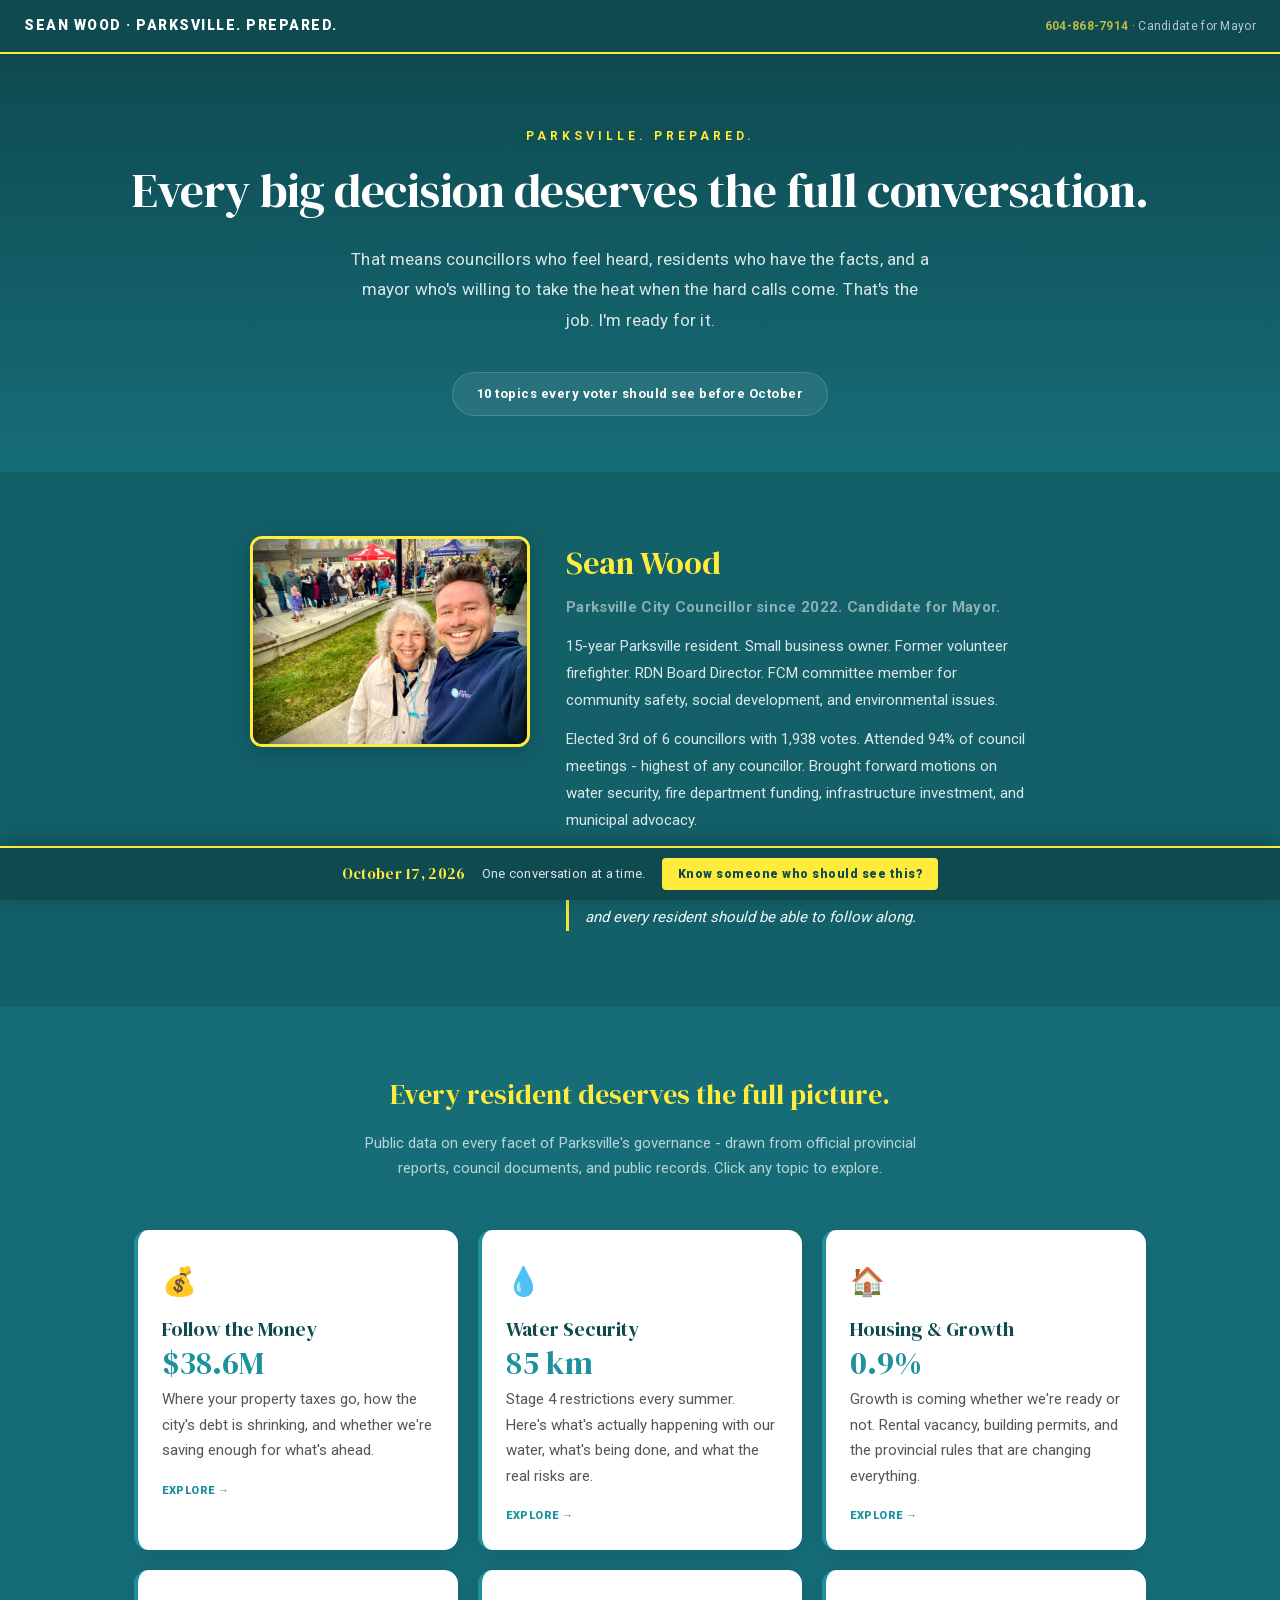
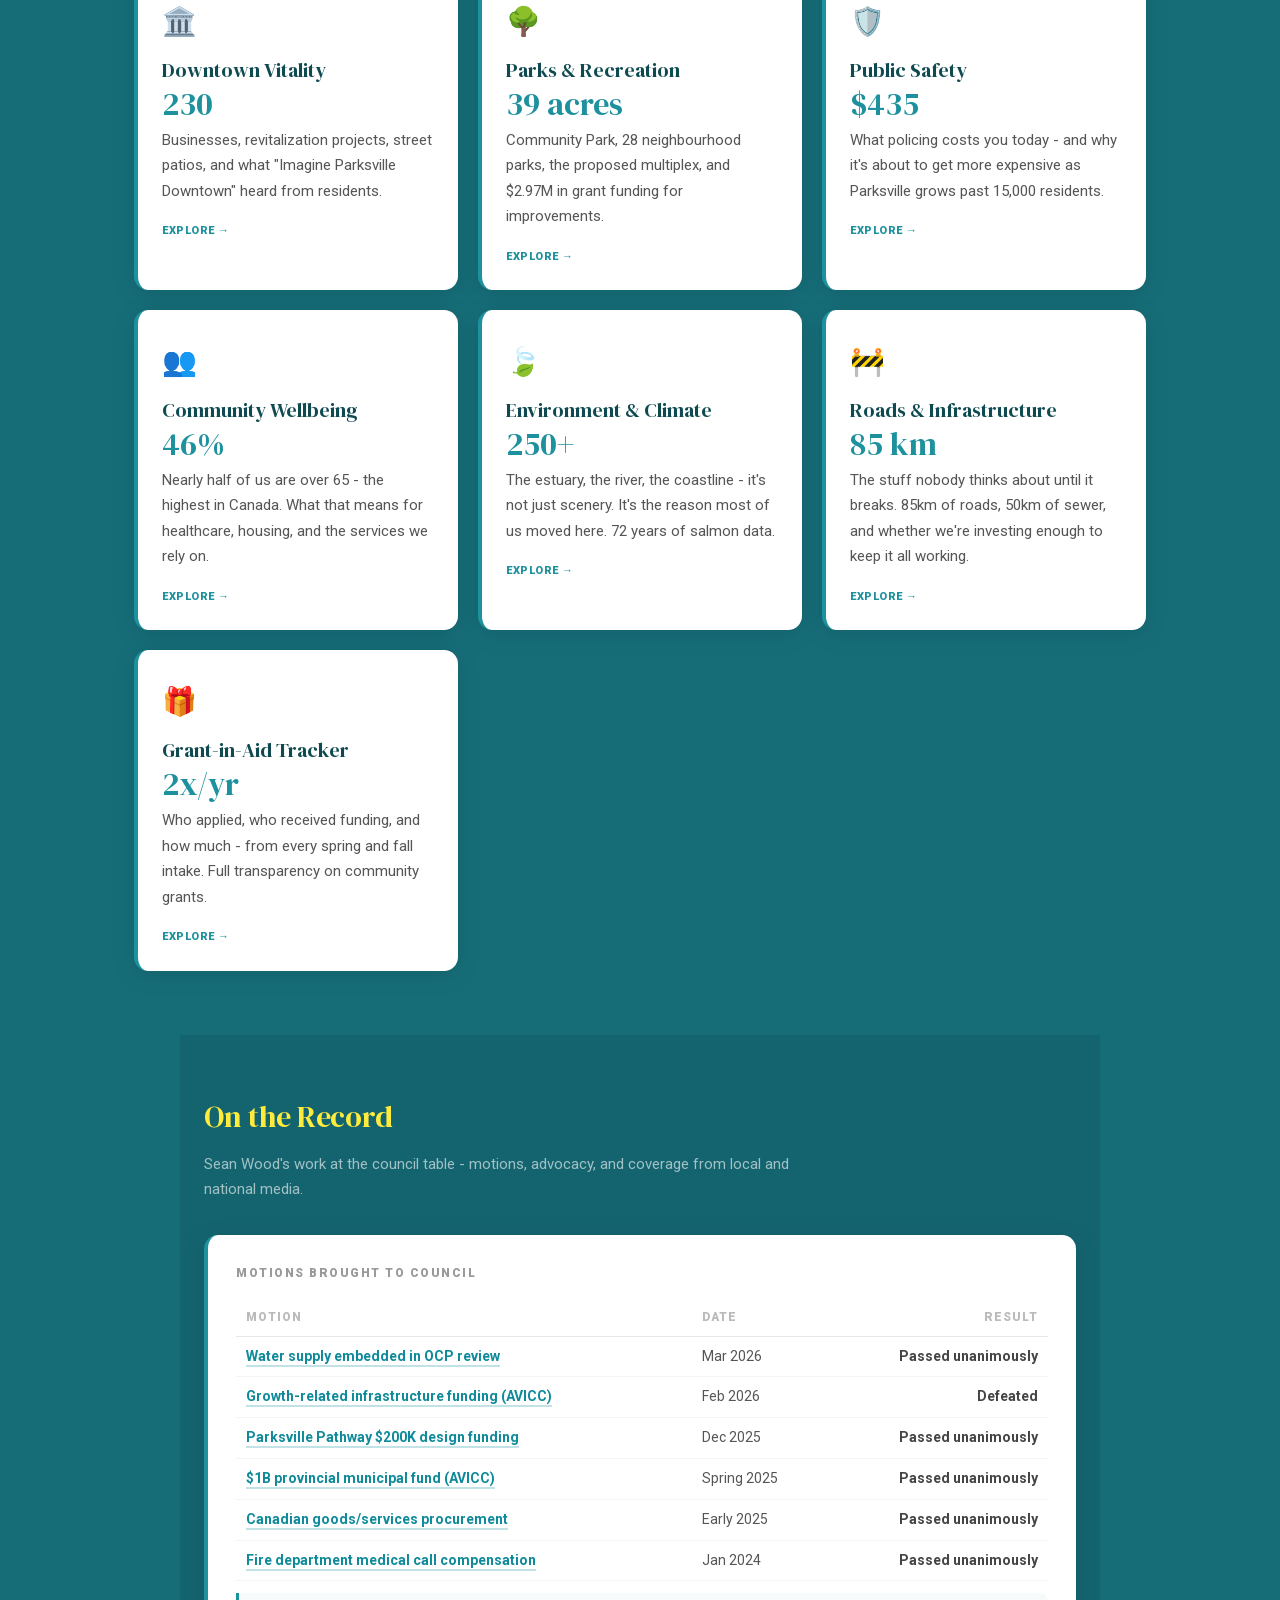
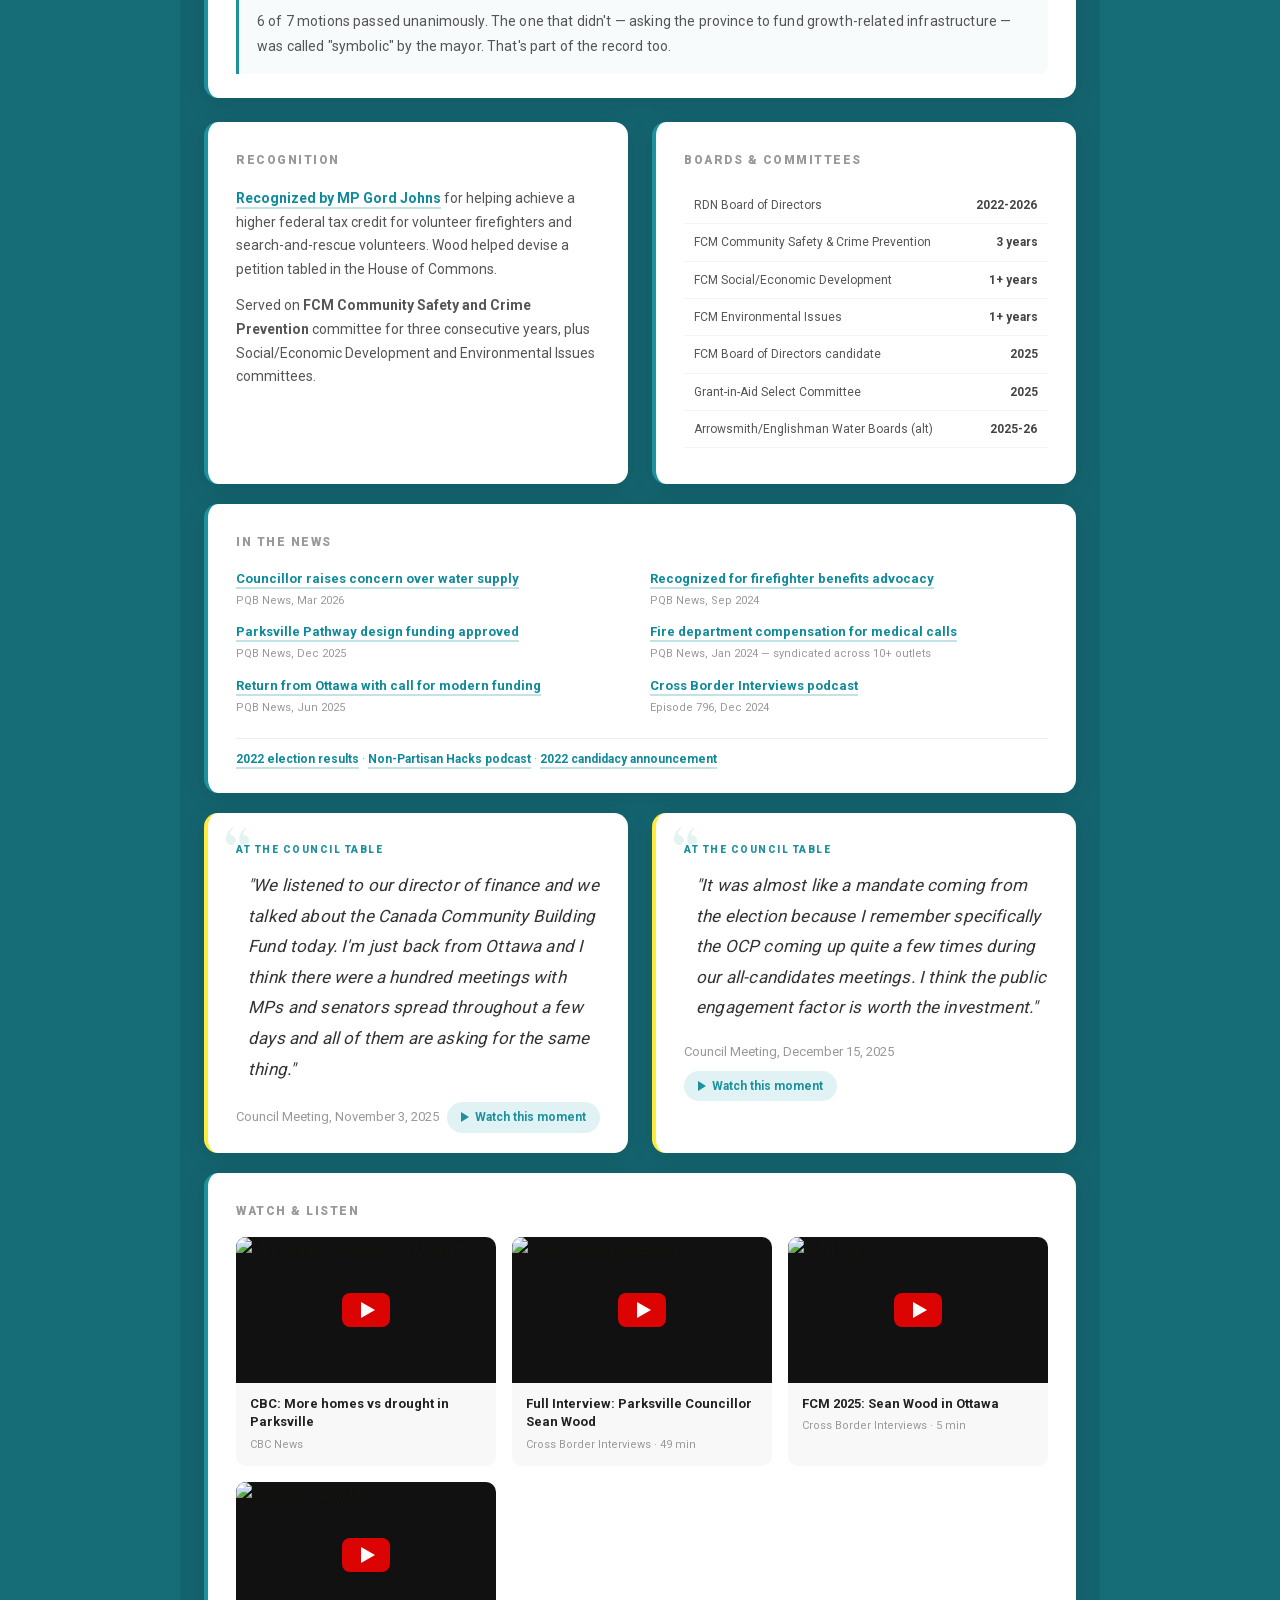
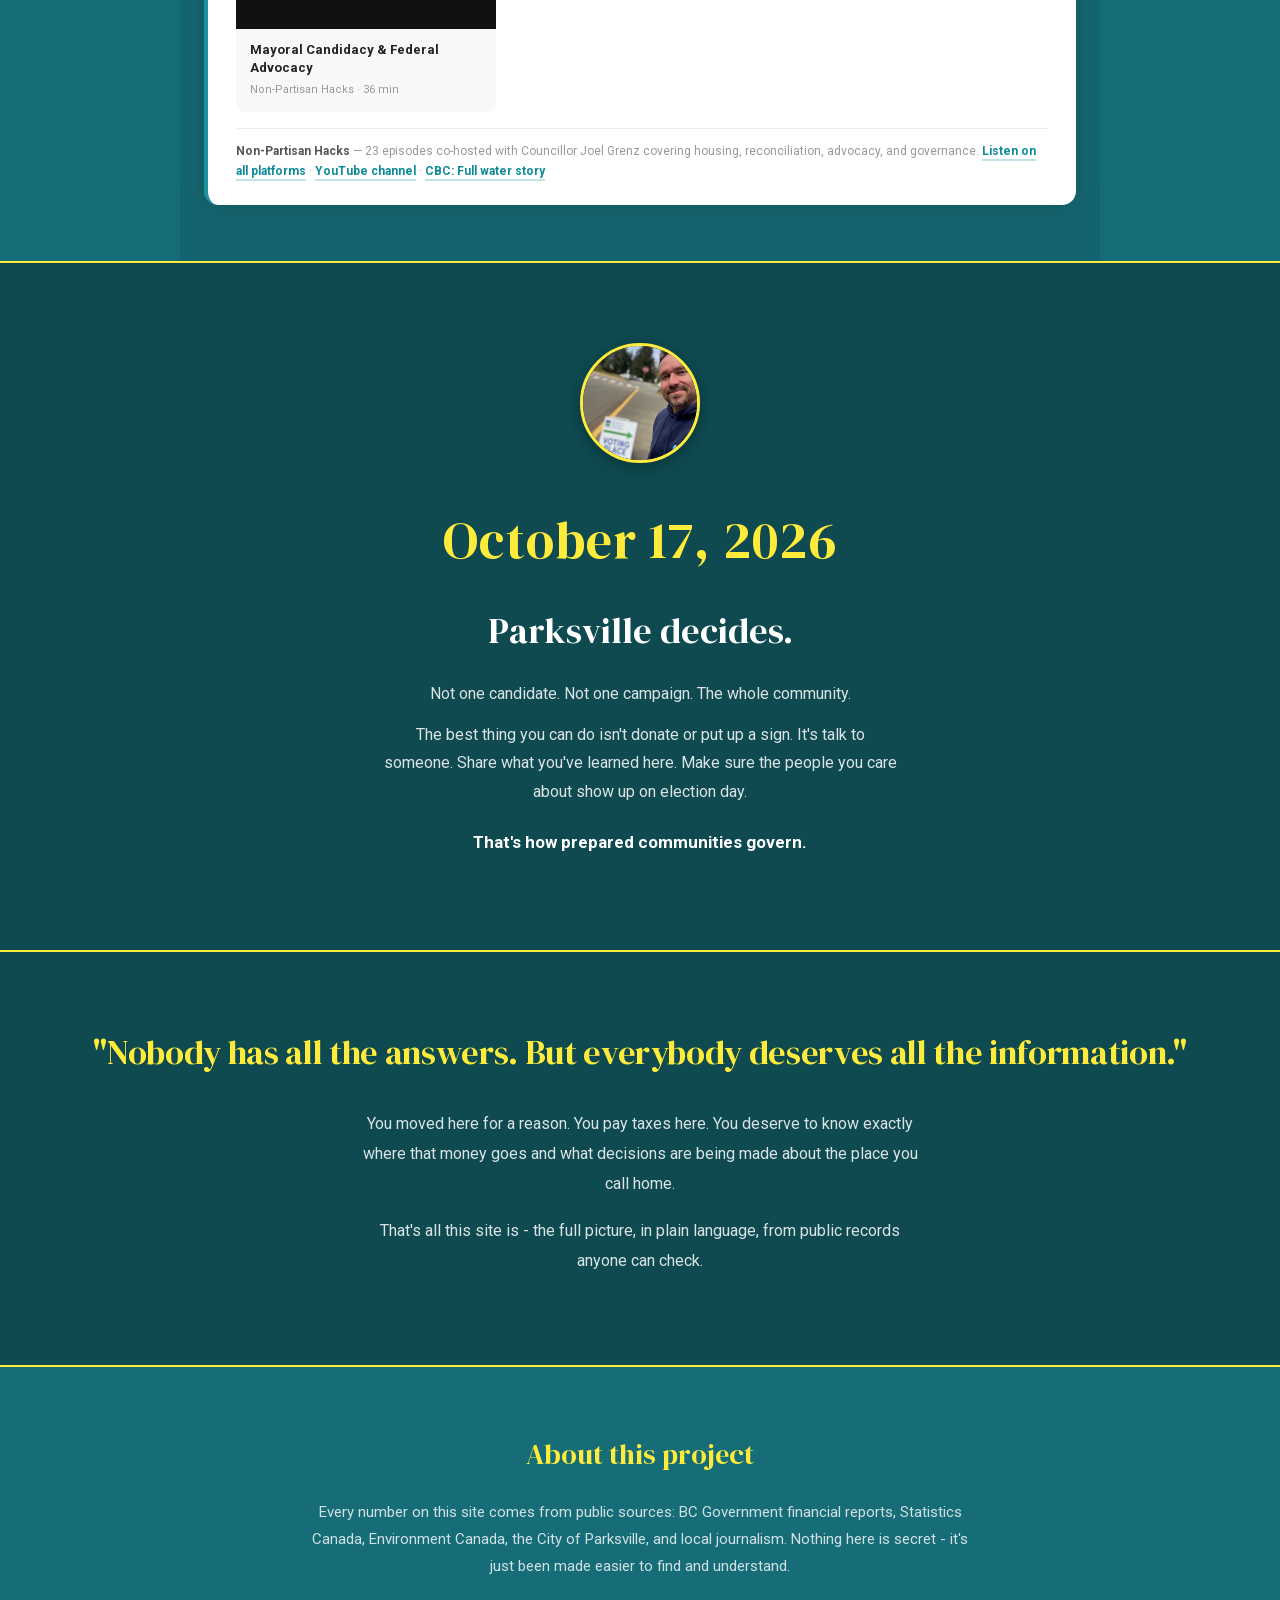
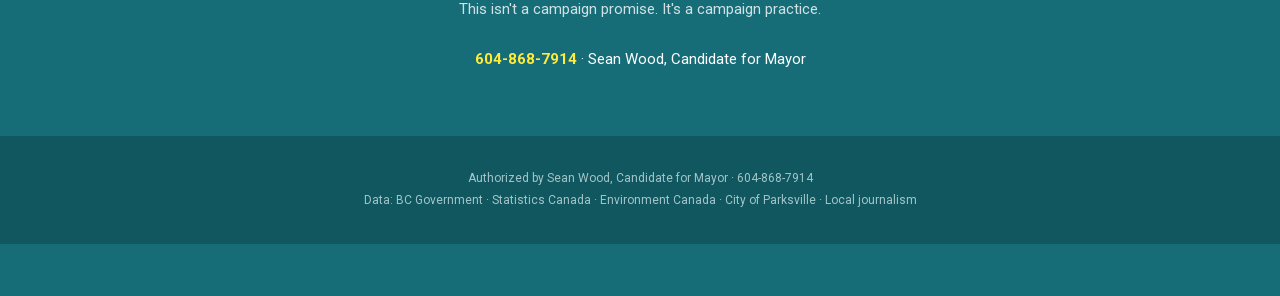
==== commit 5b9a8d33: "Increase font sizes for 65+ demographic Body text: 15px → 17px (desktop), 14px → 16px (mobile) Card " ====
--- a/index.html
+++ b/index.html
@@ -5,7 +5,7 @@
 <meta name="viewport" content="width=device-width, initial-scale=1.0">
 <title>Parksville. Prepared. | Sean Wood for Mayor</title>
 <meta name="description" content="Every resident deserves the full picture. Public data on Parksville's finances, water, housing, parks, safety, and more — presented clearly for the community.">
-    <link rel="stylesheet" href="/style.css?v=7">
+    <link rel="stylesheet" href="/style.css?v=8">
 </head>
 <body>
 
--- a/style.css
+++ b/style.css
@@ -39,7 +39,8 @@
   font-family: var(--sans);
   background: var(--teal-dark);
   color: var(--white);
-  line-height: 1.6;
+  font-size: 17px;
+  line-height: 1.7;
   -webkit-font-smoothing: antialiased;
   text-rendering: optimizeLegibility;
 }
@@ -200,7 +201,7 @@
 
 /* Card label */
 .card-label {
-  font-size: 11px; font-weight: 900; text-transform: uppercase;
+  font-size: 12px; font-weight: 900; text-transform: uppercase;
   letter-spacing: 1.5px; color: #999; margin-bottom: 16px;
 }
 
@@ -224,7 +225,7 @@
 .rank-red   { background: #ffebee; color: var(--red); }
 
 .card-hero-context {
-  font-size: 13px; color: #888; font-style: italic; margin-bottom: 20px;
+  font-size: 14px; color: #888; font-style: italic; margin-bottom: 20px;
 }
 
 /* Card title */
@@ -235,12 +236,12 @@
 
 /* Card detail text */
 .card-detail {
-  font-size: 14px; color: #555; margin-bottom: 6px; line-height: 1.7;
+  font-size: 15px; color: #555; margin-bottom: 6px; line-height: 1.7;
 }
 
 /* Card meta / source */
 .card-meta {
-  font-size: 12px; color: #999; margin-top: 14px;
+  font-size: 13px; color: #999; margin-top: 14px;
   padding-top: 12px; border-top: 1px solid #eee;
 }
 
@@ -272,16 +273,16 @@
 
 /* Data tables */
 .data-table {
-  width: 100%; border-collapse: collapse; font-size: 13px; margin: 12px 0;
+  width: 100%; border-collapse: collapse; font-size: 14px; margin: 12px 0;
 }
 .data-table th {
-  text-align: left; font-size: 10px; font-weight: 900;
+  text-align: left; font-size: 12px; font-weight: 900;
   text-transform: uppercase; letter-spacing: 1px; color: #bbb;
-  padding: 6px 8px; border-bottom: 1px solid #e8e8e8;
+  padding: 8px 10px; border-bottom: 1px solid #e8e8e8;
 }
 .data-table th:last-child { text-align: right; }
 .data-table td {
-  padding: 7px 8px; border-bottom: 1px solid #f4f4f4; color: #666;
+  padding: 8px 10px; border-bottom: 1px solid #f4f4f4; color: #555;
 }
 .data-table td:last-child {
   text-align: right; font-variant-numeric: tabular-nums; font-weight: 700;
@@ -293,12 +294,12 @@
 
 /* Ranked table */
 .rank-table {
-  width: 100%; border-collapse: collapse; font-size: 13px;
+  width: 100%; border-collapse: collapse; font-size: 14px;
 }
 .rank-table th {
-  text-align: left; font-size: 10px; font-weight: 900;
+  text-align: left; font-size: 12px; font-weight: 900;
   text-transform: uppercase; letter-spacing: 1px; color: #bbb;
-  padding: 6px 8px; border-bottom: 1px solid #e8e8e8;
+  padding: 8px 10px; border-bottom: 1px solid #e8e8e8;
 }
 .rank-table th:last-child { text-align: right; }
 .rank-table td {
@@ -340,7 +341,7 @@
   box-shadow: var(--shadow); border-left: 4px solid var(--teal);
 }
 .chart-card-label {
-  font-size: 11px; font-weight: 900; text-transform: uppercase;
+  font-size: 12px; font-weight: 900; text-transform: uppercase;
   letter-spacing: 1.5px; color: #999; margin-bottom: 4px;
 }
 .chart-card-hero {
@@ -358,14 +359,14 @@
 .chart-svg { width: 100%; height: 180px; display: block; }
 .chart-legend {
   display: flex; flex-wrap: wrap; gap: 16px;
-  margin-top: 12px; font-size: 11px; color: #888;
+  margin-top: 12px; font-size: 13px; color: #888;
 }
 .chart-legend-item { display: flex; align-items: center; gap: 6px; }
 .chart-legend-swatch {
   width: 12px; height: 12px; border-radius: 3px; flex-shrink: 0;
 }
 .chart-source {
-  font-size: 11px; color: #bbb; margin-top: 12px;
+  font-size: 13px; color: #bbb; margin-top: 12px;
   padding-top: 10px; border-top: 1px solid #f0f0f0;
 }
 
@@ -373,13 +374,13 @@
 .chart-notes {
   margin-top: 16px; padding: 16px 18px;
   background: #f7fbfb; border-left: 3px solid var(--teal);
-  border-radius: 0 8px 8px 0; font-size: 12.5px; color: #555;
+  border-radius: 0 8px 8px 0; font-size: 14px; color: #555;
   line-height: 1.75; letter-spacing: 0.01em;
 }
 .chart-notes strong { color: var(--teal-dark); }
 .chart-notes-links {
   margin-top: 10px; padding-top: 8px; border-top: 1px solid #e8eeee;
-  font-size: 11px;
+  font-size: 13px;
 }
 .chart-notes-links a {
   color: var(--teal); text-decoration: none; margin-right: 12px;
@@ -424,7 +425,7 @@
 .source-card {
   background: rgba(255,255,255,0.06); border: 1px solid rgba(255,255,255,0.1);
   border-radius: var(--radius); padding: 28px; color: rgba(255,255,255,0.7);
-  font-size: 13px; line-height: 1.8;
+  font-size: 14px; line-height: 1.8;
 }
 .source-card strong { color: rgba(255,255,255,0.9); }
 
@@ -474,7 +475,7 @@
   margin-bottom: 8px; line-height: 1;
 }
 .topic-desc {
-  font-size: 14px; color: #555; line-height: 1.7; margin-bottom: 18px;
+  font-size: 15px; color: #555; line-height: 1.7; margin-bottom: 18px;
 }
 .topic-arrow {
   font-size: 13px; font-weight: 900; color: var(--teal);
@@ -529,7 +530,7 @@
   line-height: 1;
 }
 .quote-text {
-  font-size: 16px; color: #333; line-height: 1.8;
+  font-size: 17px; color: #333; line-height: 1.8;
   font-style: italic; padding-left: 12px; margin-bottom: 18px;
   letter-spacing: 0.01em;
 }
@@ -538,7 +539,7 @@
   flex-wrap: wrap; gap: 8px;
 }
 .quote-attribution {
-  font-size: 11px; color: #999; font-style: normal;
+  font-size: 13px; color: #999; font-style: normal;
 }
 .quote-watch {
   display: inline-flex; align-items: center; gap: 6px;
@@ -667,39 +668,39 @@
 @media (max-width: 640px) {
   .header { flex-direction: column; gap: 4px; text-align: center; }
   .hero { padding: 48px 20px 40px; }
-  .hero h1 { font-size: 26px; line-height: 1.25; }
-  .hero-sub { font-size: 15px; }
+  .hero h1 { font-size: 28px; line-height: 1.25; }
+  .hero-sub { font-size: 16px; }
   .section { padding: 40px 16px; }
   .section-title { font-size: 24px; }
-  .card { padding: 20px; font-size: 14px; }
-  .card-title { font-size: 19px; }
+  .card { padding: 20px; font-size: 16px; }
+  .card-title { font-size: 20px; }
   .card-hero-value { font-size: 40px; }
-  .card-hero-rank { min-width: 44px; height: 44px; font-size: 12px; }
+  .card-hero-rank { min-width: 44px; height: 44px; font-size: 13px; }
   .card-grid { grid-template-columns: 1fr; }
-  .rank-table { font-size: 12px; }
-  .rank-table td, .rank-table th { padding: 5px 6px; }
+  .rank-table { font-size: 13px; }
+  .rank-table td, .rank-table th { padding: 7px 8px; }
   .chart-card { padding: 20px 16px; }
-  .chart-card-label { font-size: 10px; letter-spacing: 1px; }
-  .chart-card-trend { font-size: 11px; }
+  .chart-card-label { font-size: 11px; letter-spacing: 1px; }
+  .chart-card-trend { font-size: 13px; }
   .chart-svg { height: 160px; }
-  .chart-notes { font-size: 12px; padding: 12px 14px; }
-  .chart-notes-links { font-size: 10.5px; }
-  .chart-legend { font-size: 10px; gap: 10px; }
-  .chart-source { font-size: 10px; }
+  .chart-notes { font-size: 14px; padding: 14px 16px; }
+  .chart-notes-links { font-size: 12px; }
+  .chart-legend { font-size: 12px; gap: 10px; }
+  .chart-source { font-size: 12px; }
   .topics { padding: 48px 16px; }
   .topic-grid { grid-template-columns: 1fr; }
   .topic-stat { font-size: 28px; }
-  .topic-desc { font-size: 13px; }
+  .topic-desc { font-size: 15px; }
   .stat-row { gap: 16px; }
-  .stat-value { font-size: 22px; }
+  .stat-value { font-size: 24px; }
   .narrative { padding: 56px 20px; }
-  .narrative p { font-size: 15px; }
+  .narrative p { font-size: 16px; }
   .about { padding: 48px 16px; }
-  .quote-text { font-size: 14px; padding-left: 8px; }
+  .quote-text { font-size: 16px; padding-left: 8px; }
   .quote-card { padding: 22px 20px 18px; }
-  .vote-bar { flex-direction: column; gap: 6px; padding: 8px 16px; font-size: 12px; }
-  .vote-bar-date { font-size: 13px; }
+  .vote-bar { flex-direction: column; gap: 6px; padding: 8px 16px; font-size: 13px; }
+  .vote-bar-date { font-size: 14px; }
   body { padding-bottom: 72px; }
   .election-cta { padding: 56px 20px; }
-  .election-body { font-size: 15px; }
-}
+  .election-body { font-size: 16px; }
+}
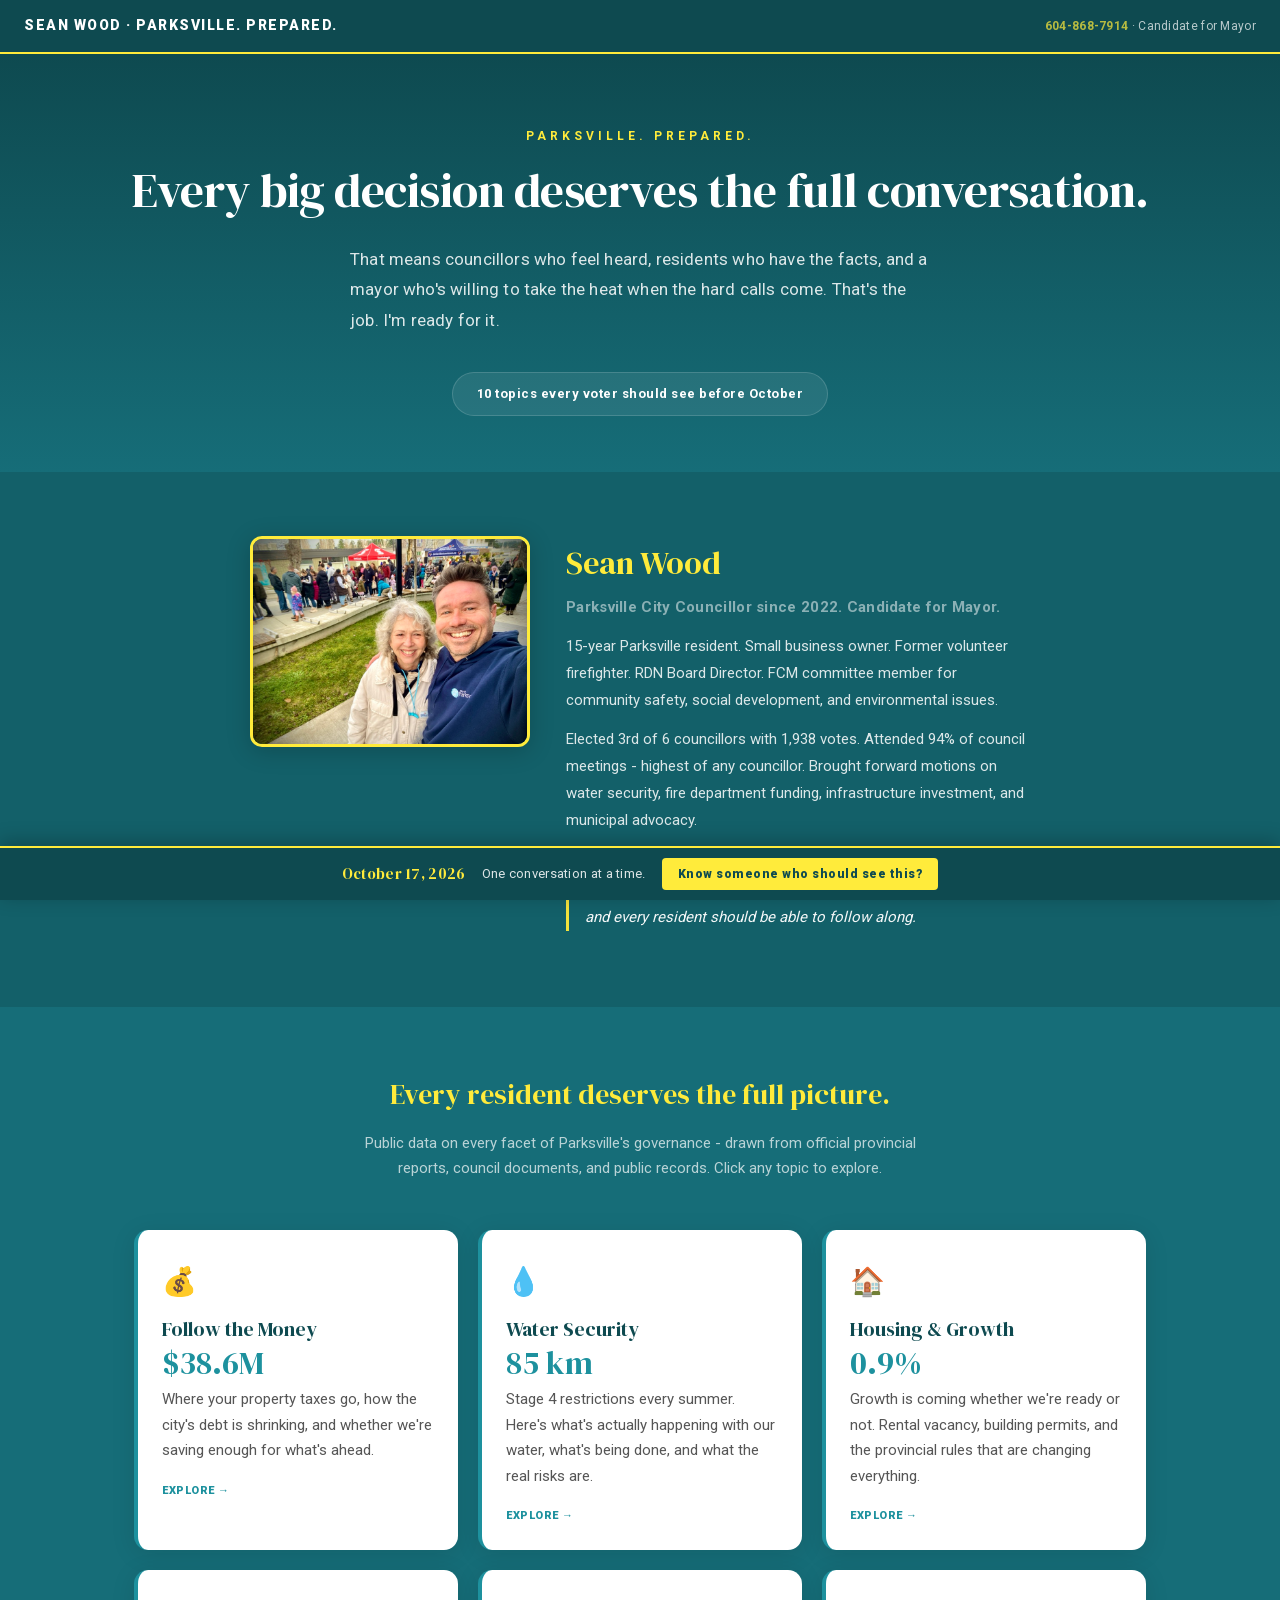
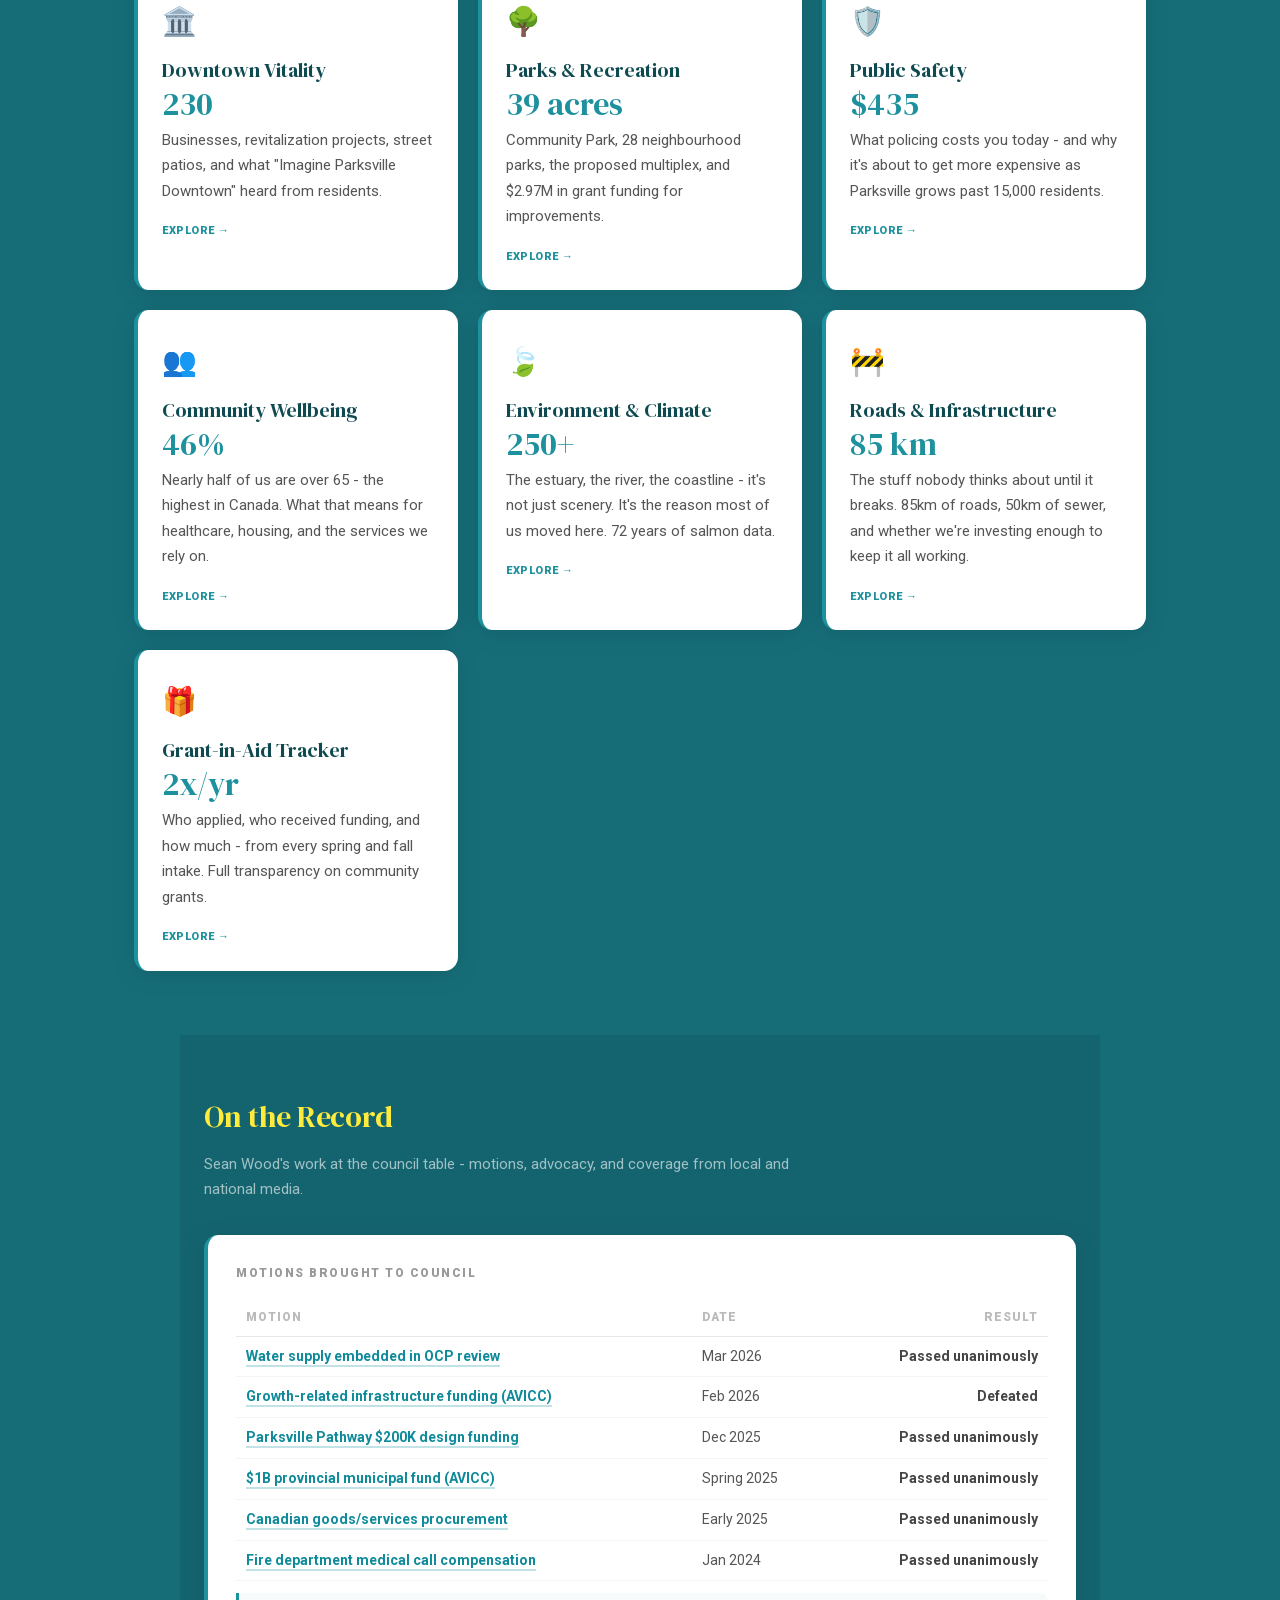
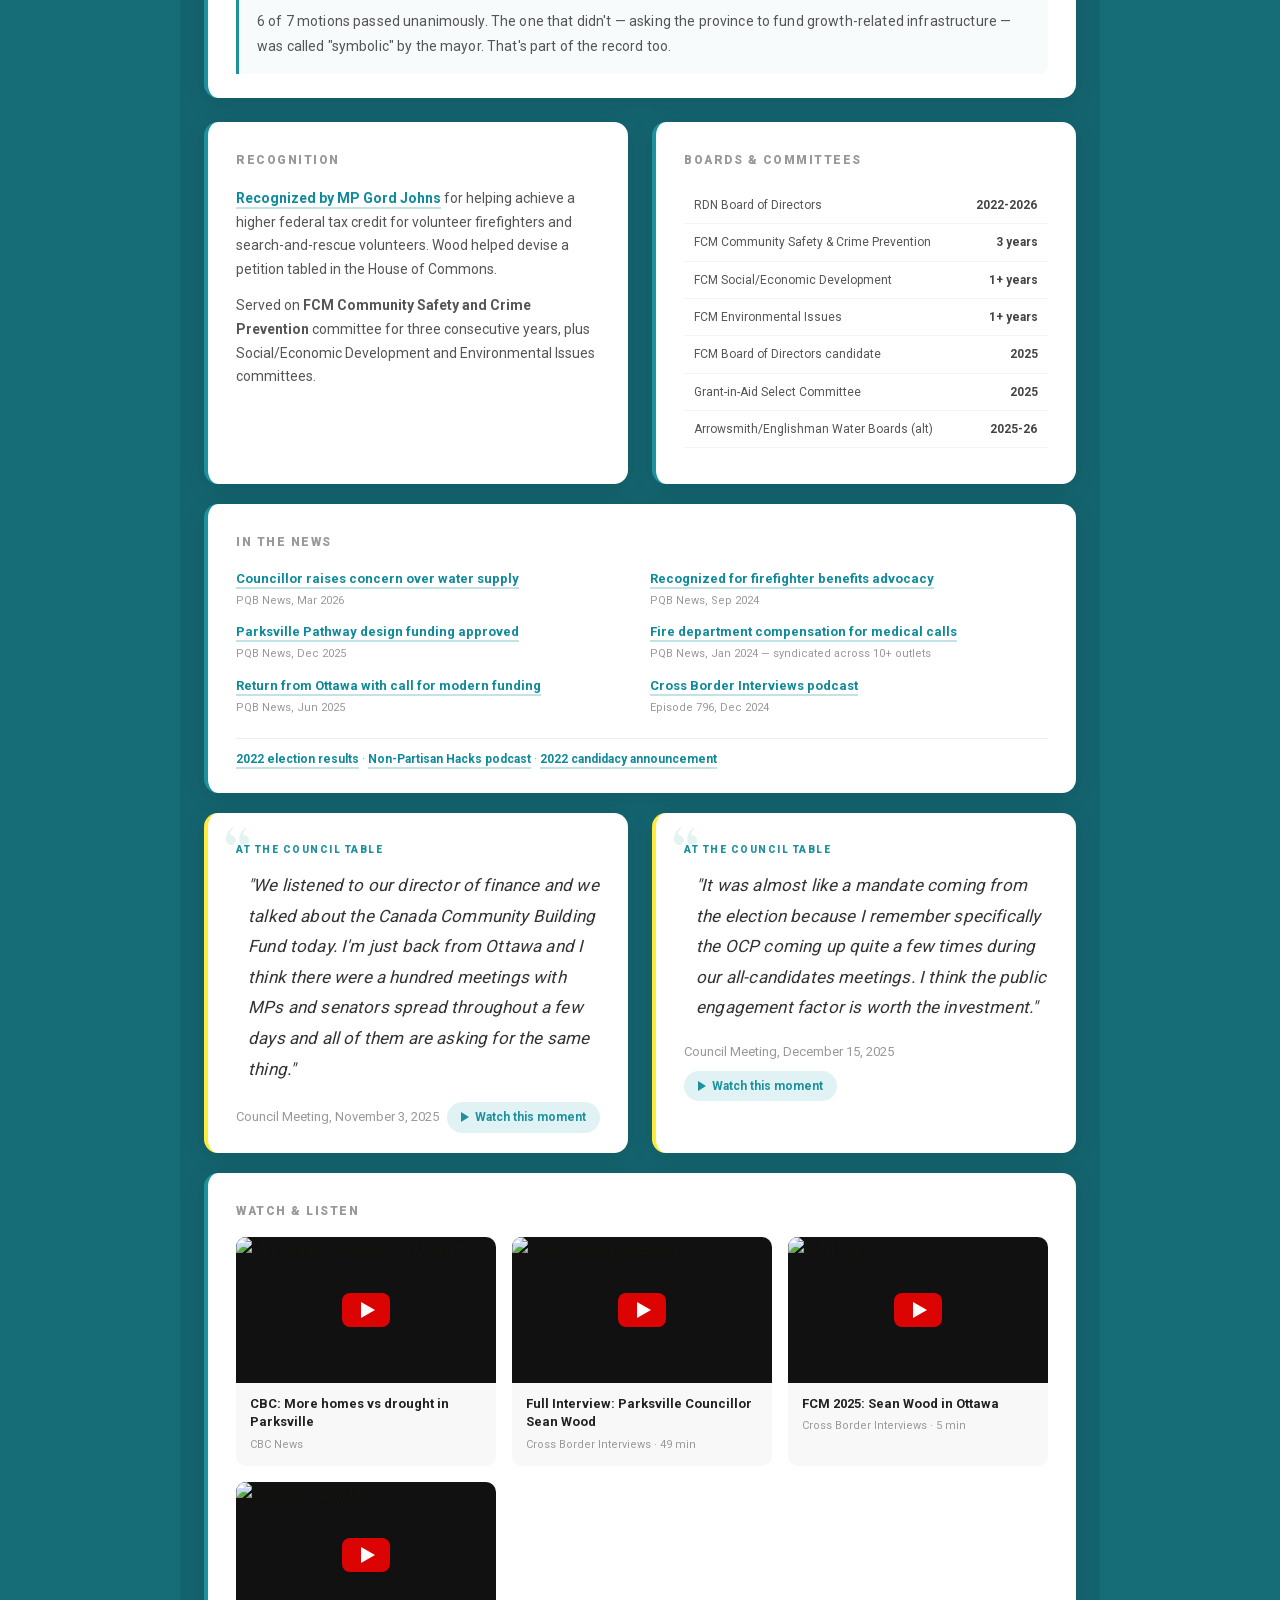
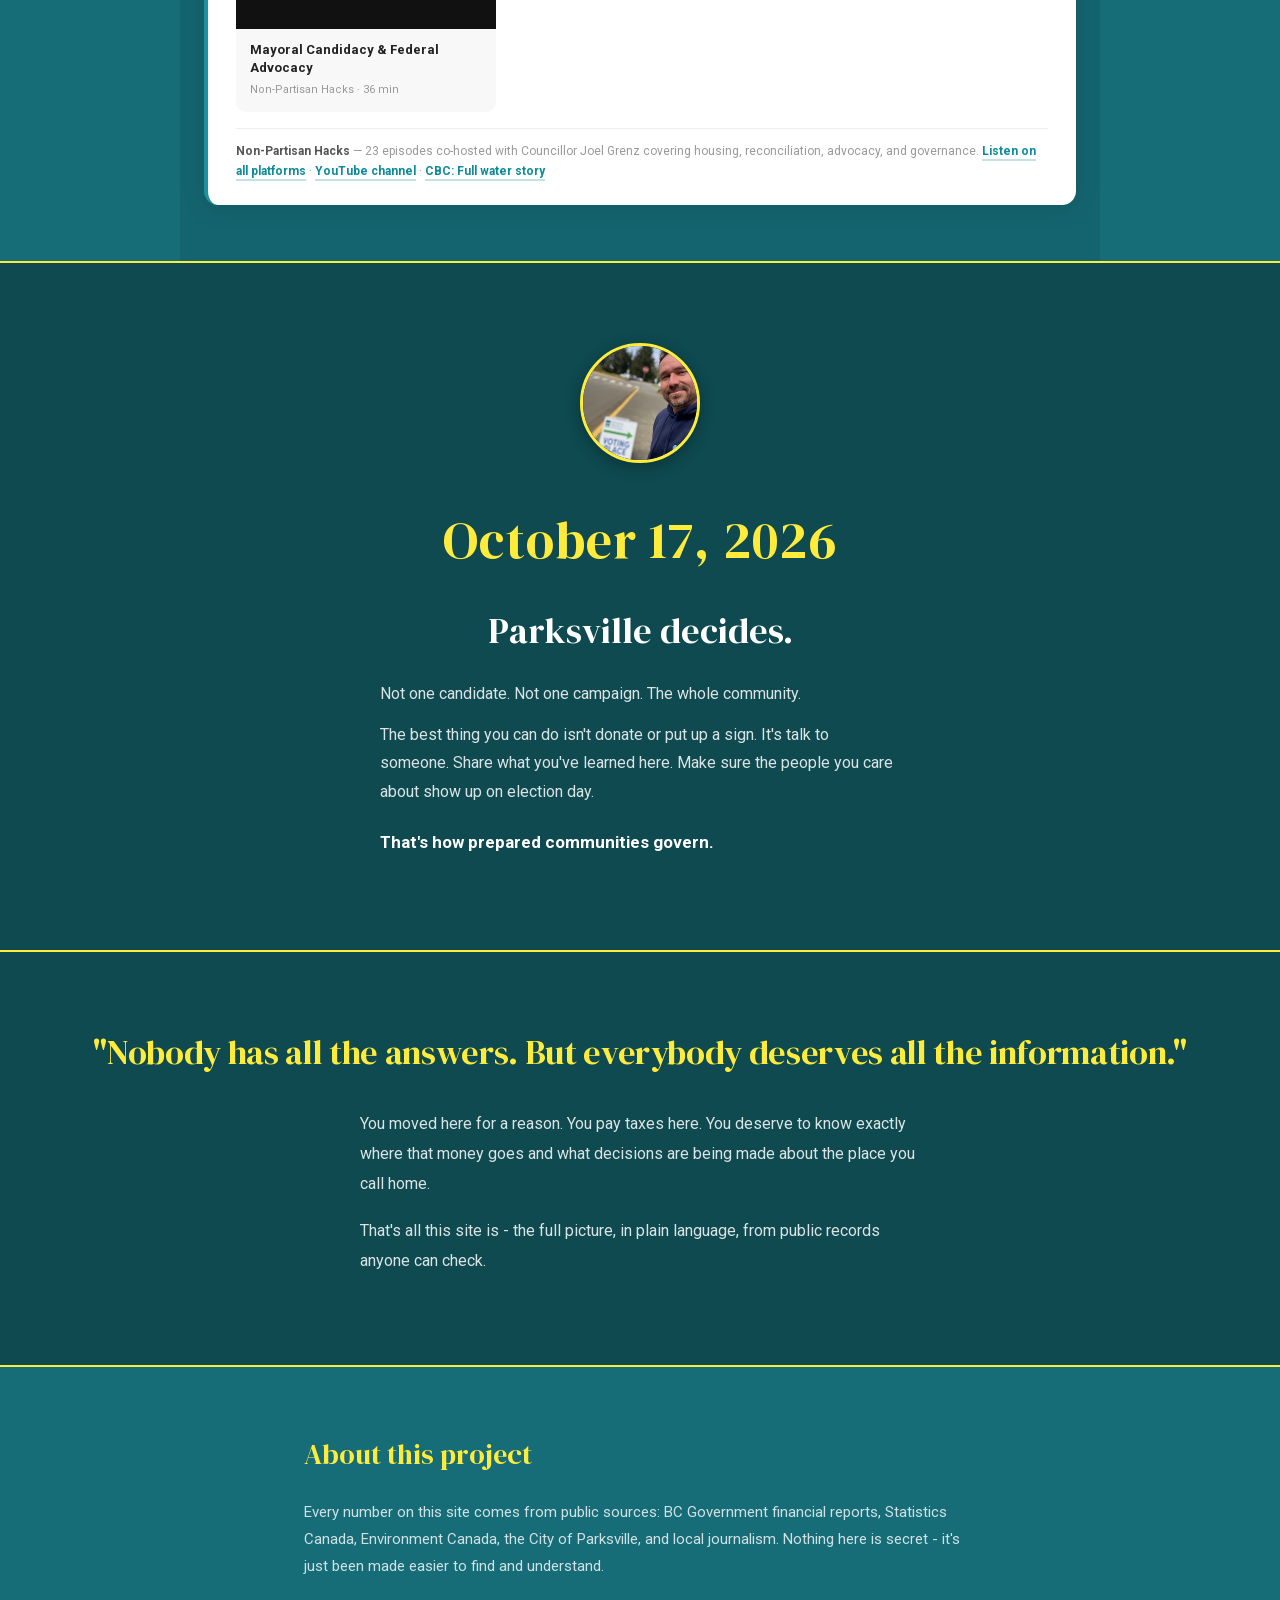
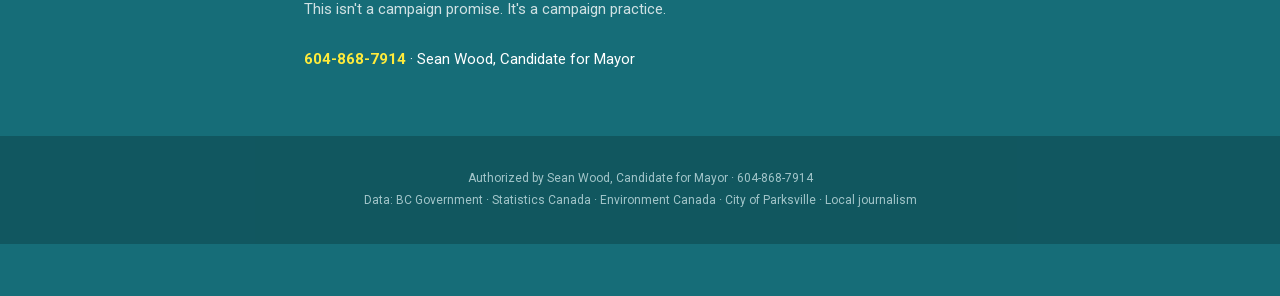
==== commit be298c74: "Left-align body text for readability Center alignment forces the eye to find a new start on every li" ====
--- a/index.html
+++ b/index.html
@@ -5,7 +5,7 @@
 <meta name="viewport" content="width=device-width, initial-scale=1.0">
 <title>Parksville. Prepared. | Sean Wood for Mayor</title>
 <meta name="description" content="Every resident deserves the full picture. Public data on Parksville's finances, water, housing, parks, safety, and more — presented clearly for the community.">
-    <link rel="stylesheet" href="/style.css?v=8">
+    <link rel="stylesheet" href="/style.css?v=9">
 </head>
 <body>
 
--- a/style.css
+++ b/style.css
@@ -126,7 +126,7 @@
 @media (max-width: 768px) {
   .hero-split { flex-direction: column; min-height: auto; }
   .hero-photo { width: 100%; height: 280px; }
-  .hero-split .hero { width: 100%; text-align: center; align-items: center; }
+  .hero-split .hero { width: 100%; text-align: left; align-items: flex-start; }
 }
 
 .hero-eyebrow {
@@ -144,6 +144,7 @@
   max-width: 580px; margin: 0 auto 36px; font-size: 17px;
   opacity: 0.85; line-height: 1.8;
   letter-spacing: 0.01em;
+  text-align: left;
 }
 .hero-badge {
   display: inline-flex; align-items: center; gap: 10px;
@@ -411,6 +412,7 @@
 .narrative p {
   max-width: 560px; margin: 0 auto 18px;
   font-size: 16px; opacity: 0.85; line-height: 1.85;
+  text-align: left;
 }
 .cta-btn {
   display: inline-block; margin-top: 28px; padding: 16px 40px;
@@ -599,6 +601,7 @@
 .election-body {
   max-width: 520px; margin: 0 auto 12px; font-size: 16px;
   opacity: 0.85; line-height: 1.8;
+  text-align: left;
 }
 .election-emphasis {
   font-size: 17px; font-weight: 700; opacity: 1; margin-top: 20px;
@@ -649,7 +652,7 @@
 }
 
 /* About section (homepage) */
-.about { padding: 64px 24px; max-width: 720px; margin: 0 auto; text-align: center; }
+.about { padding: 64px 24px; max-width: 720px; margin: 0 auto; text-align: left; }
 .about h2 {
   font-family: var(--serif); font-size: 28px; color: var(--yellow);
   font-weight: 400; margin-bottom: 20px;
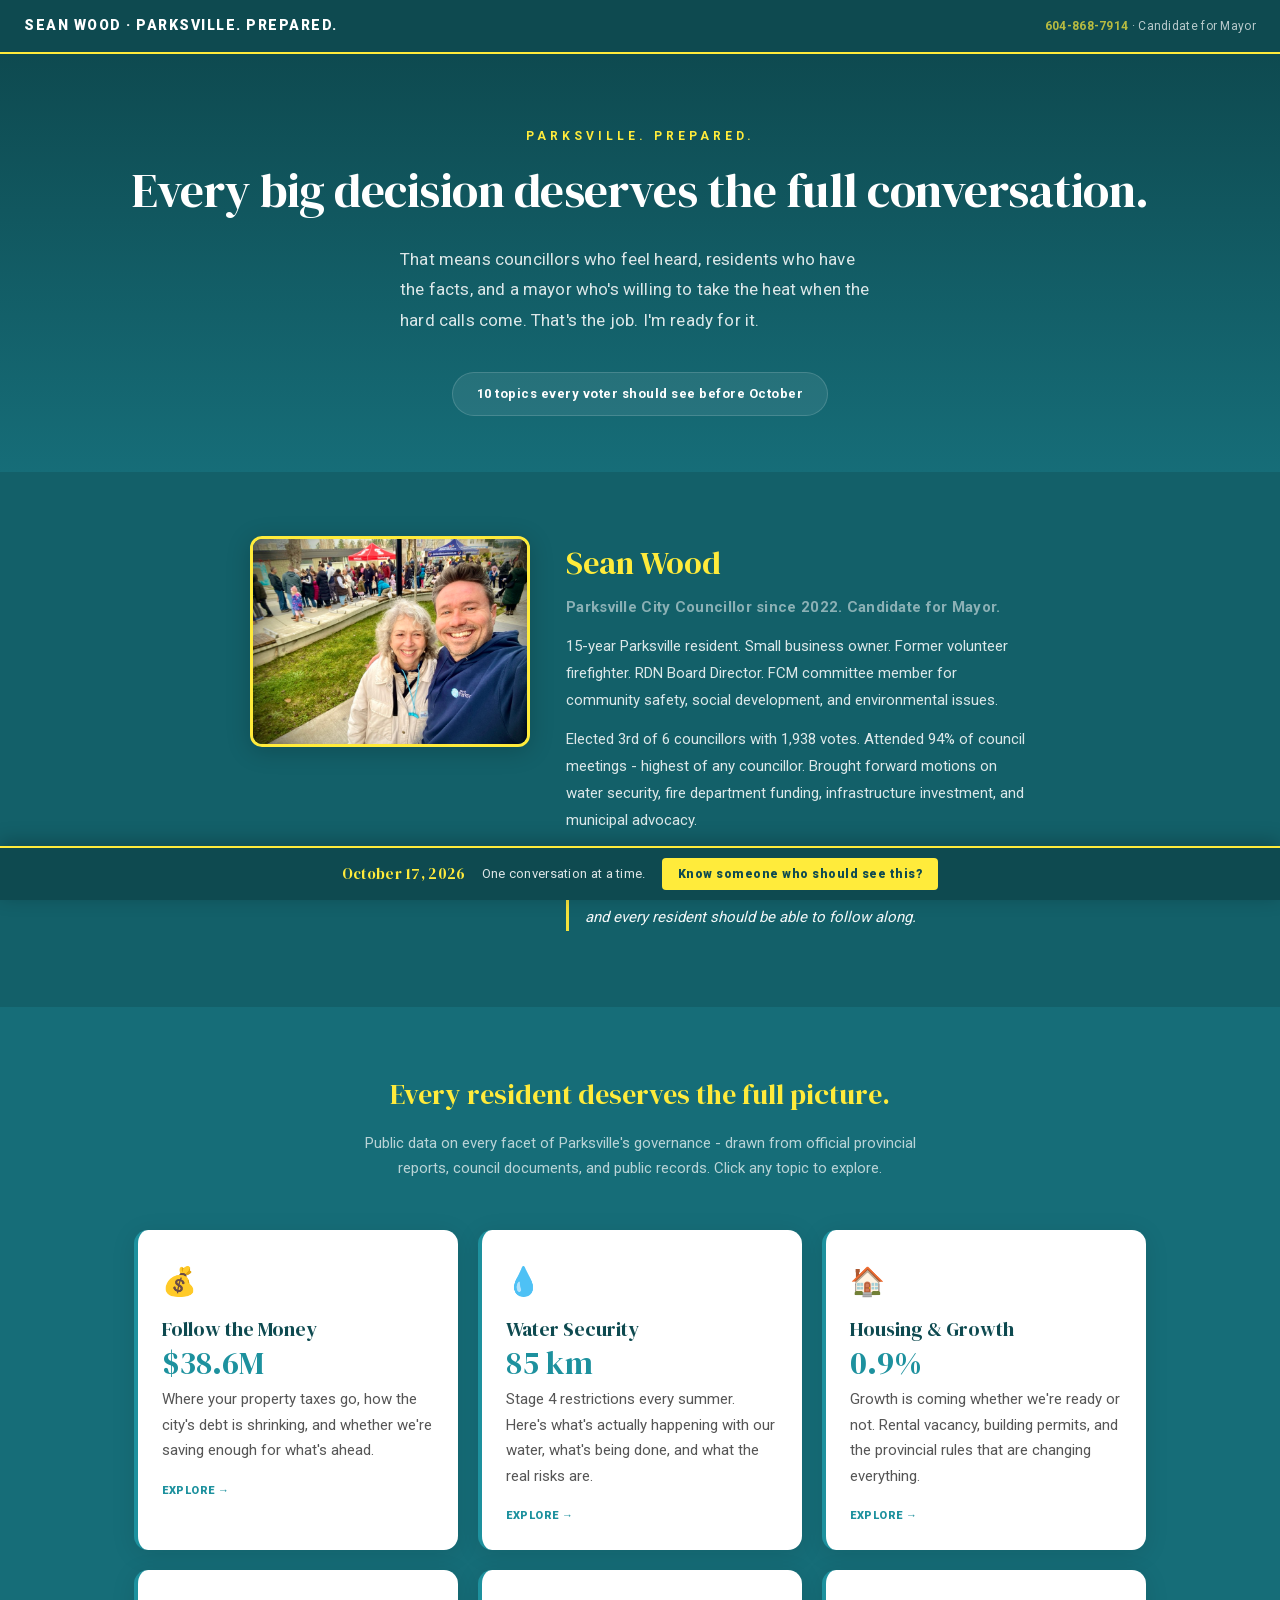
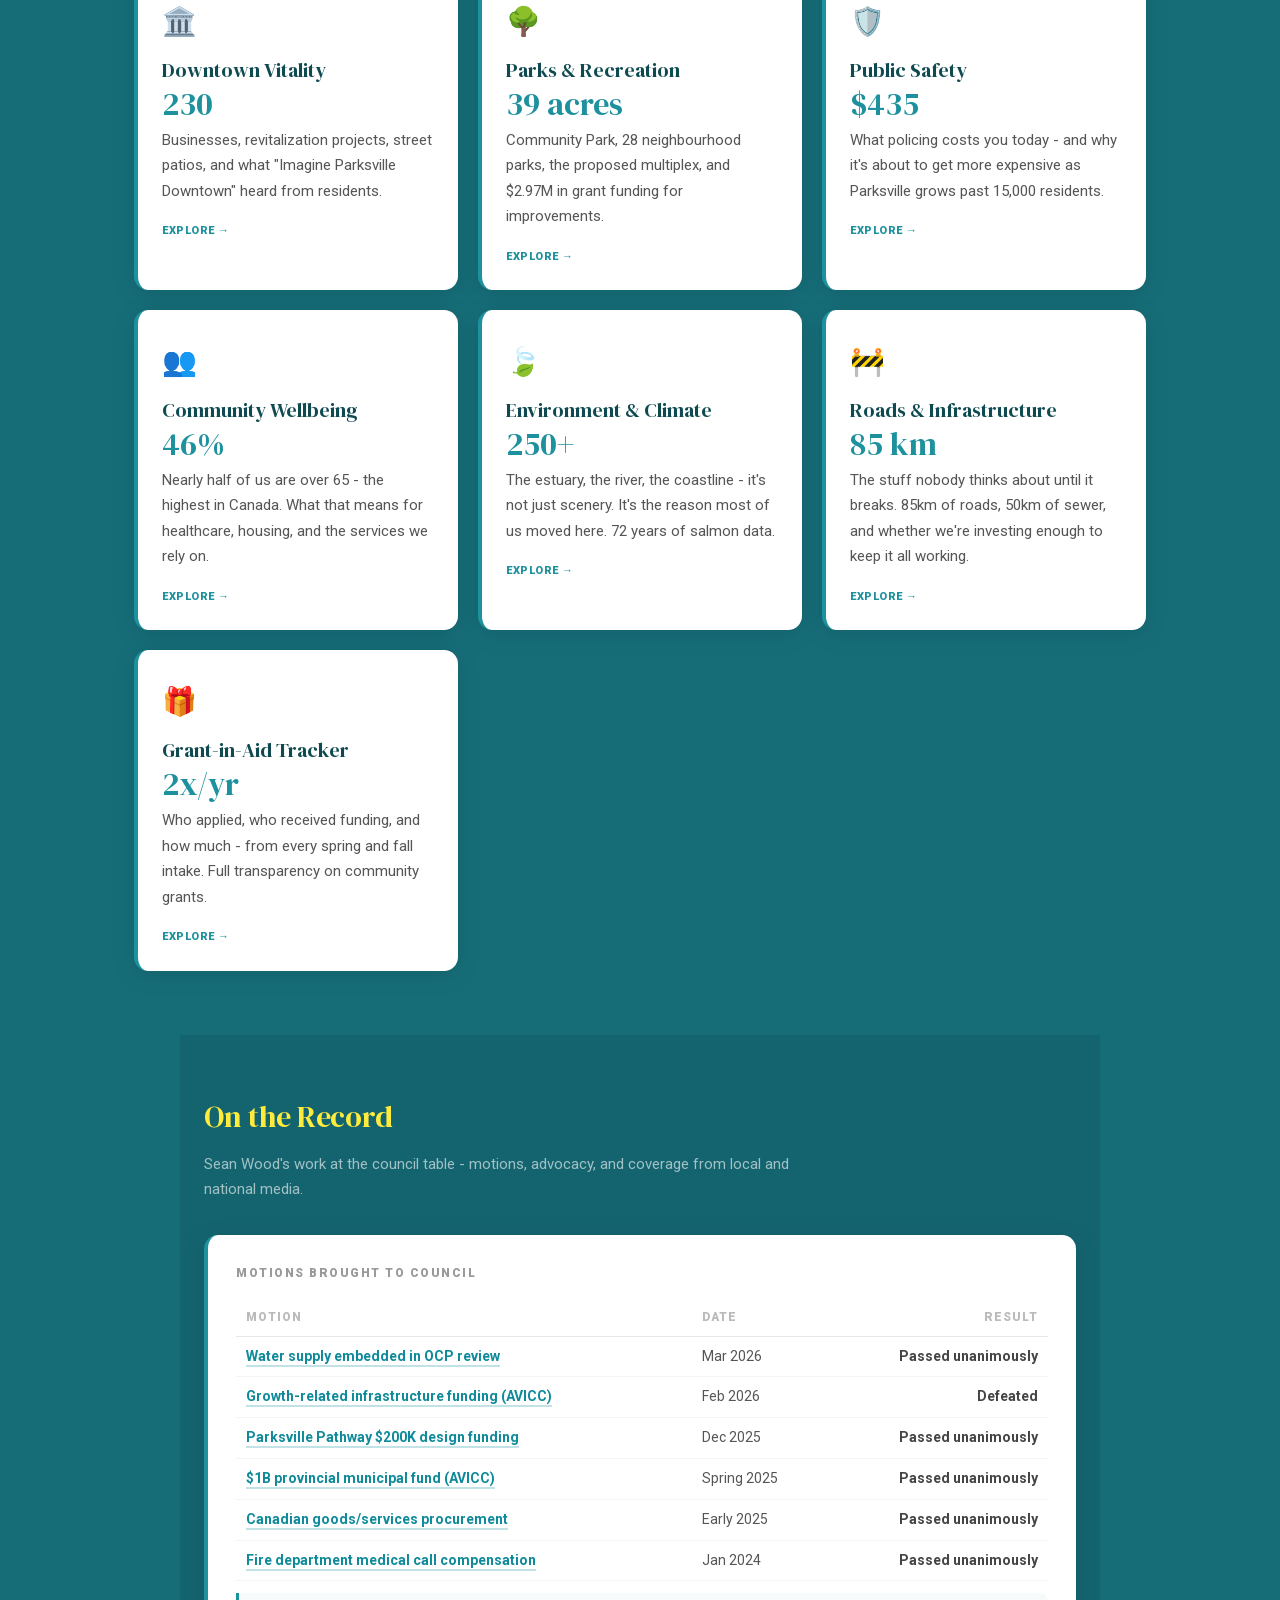
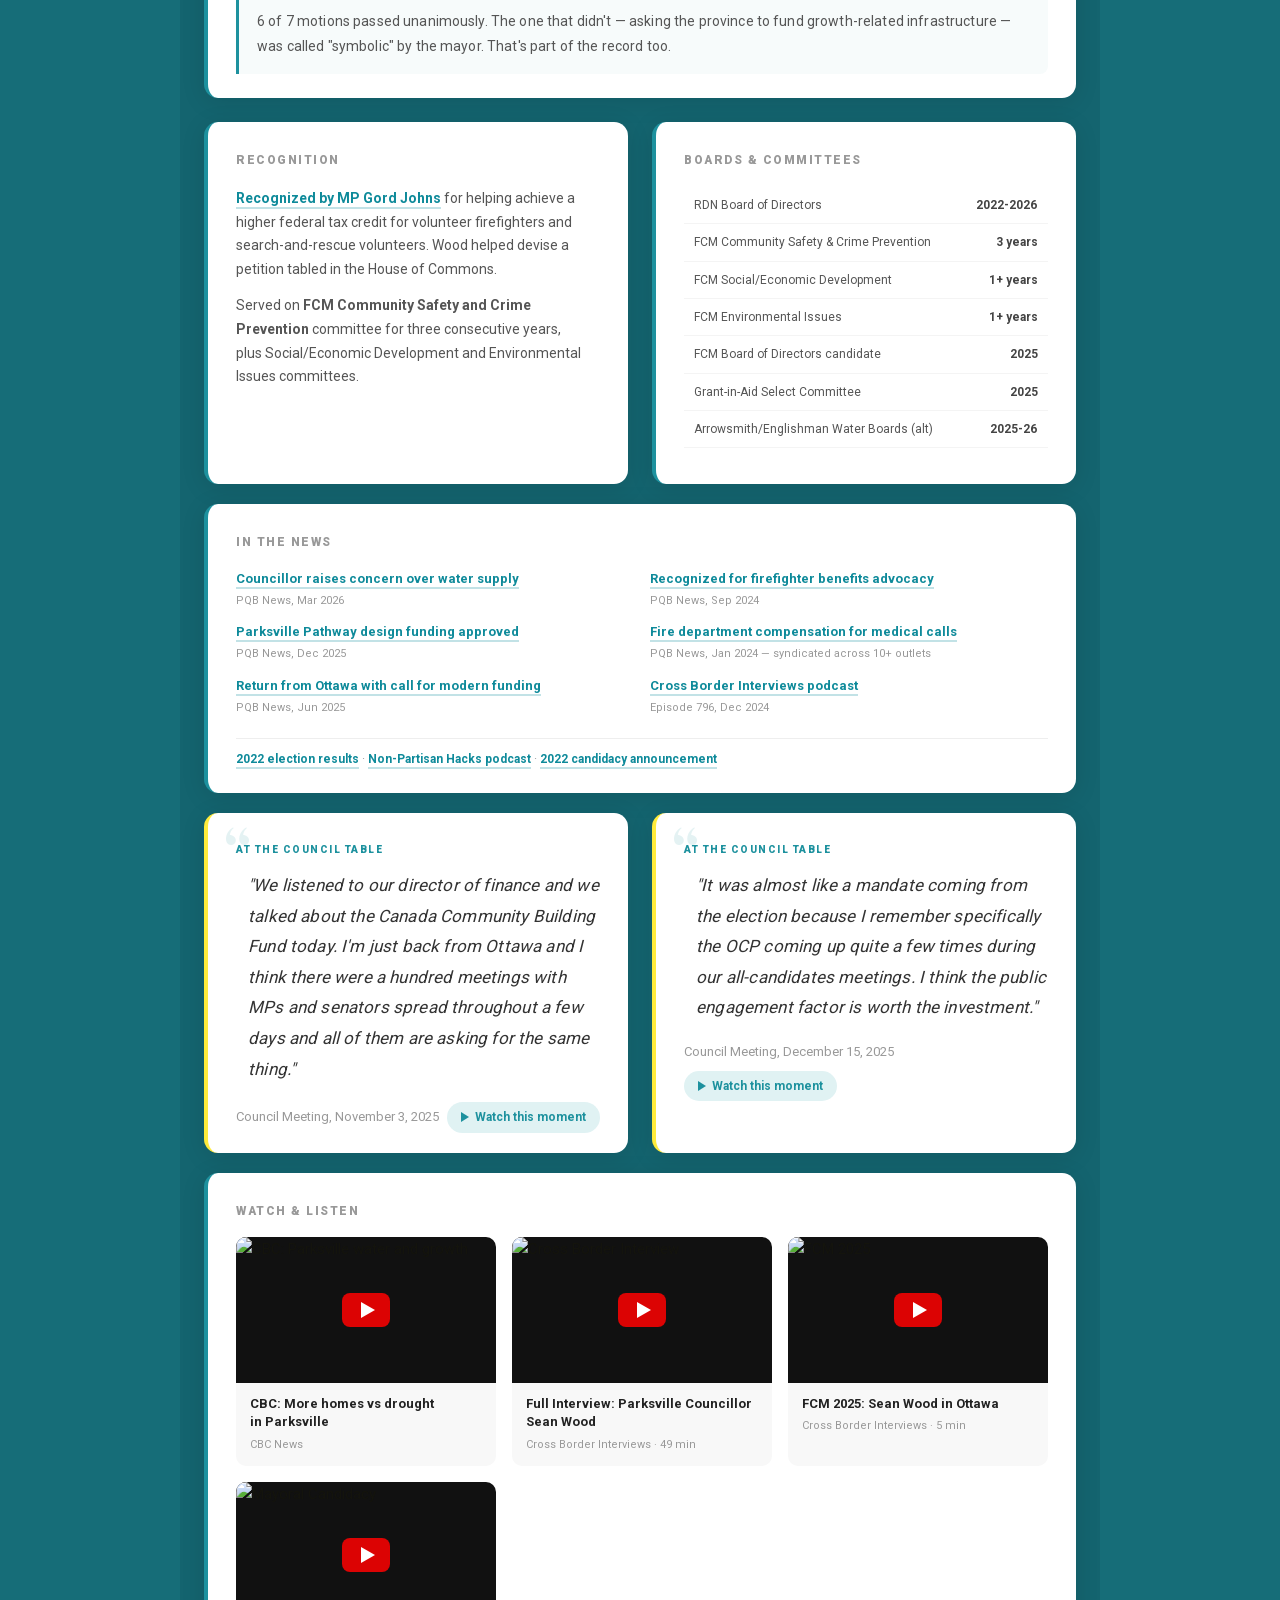
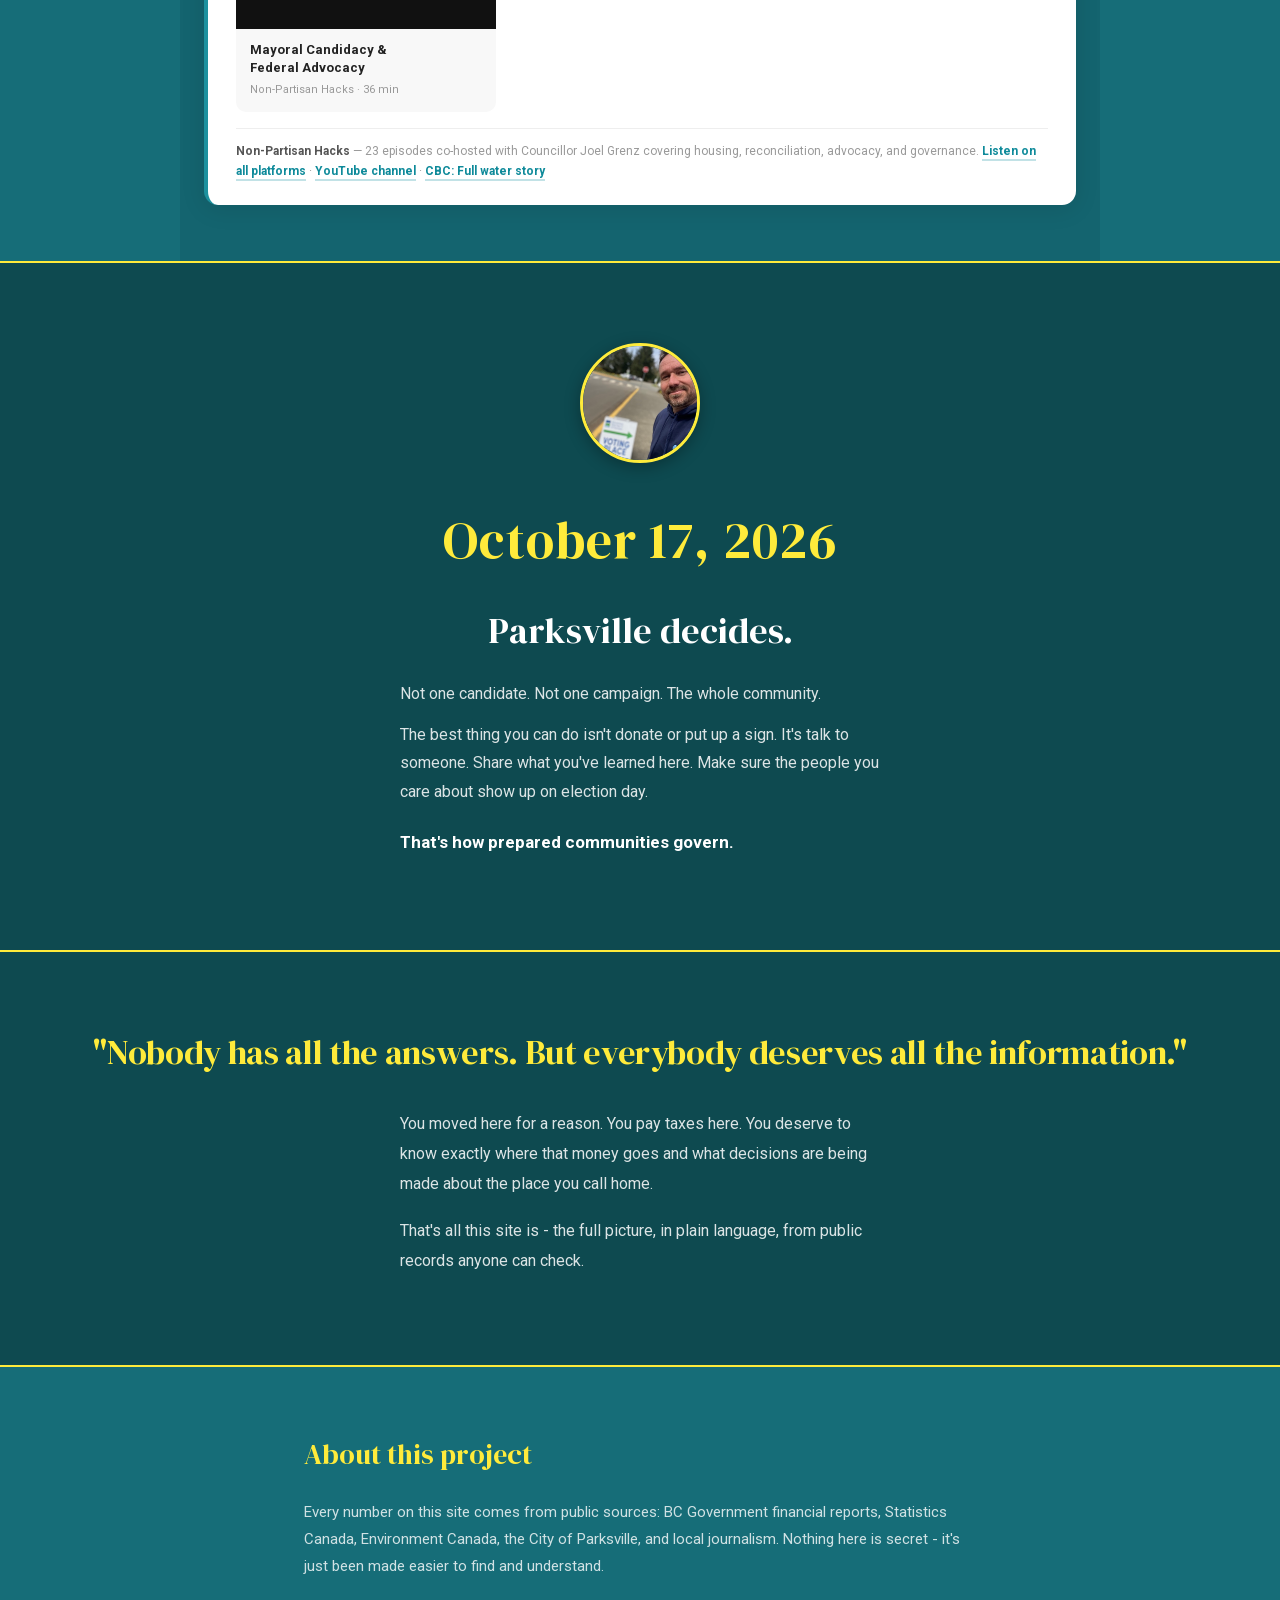
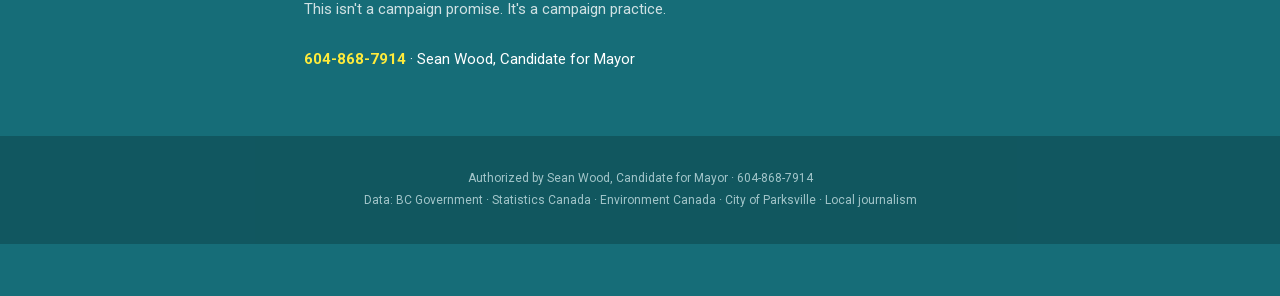
==== commit 5a8aa2b1: "Tighten paragraph widths and add text-wrap: pretty Narrowed hero-sub, narrative, election-body from " ====
--- a/index.html
+++ b/index.html
@@ -5,7 +5,7 @@
 <meta name="viewport" content="width=device-width, initial-scale=1.0">
 <title>Parksville. Prepared. | Sean Wood for Mayor</title>
 <meta name="description" content="Every resident deserves the full picture. Public data on Parksville's finances, water, housing, parks, safety, and more — presented clearly for the community.">
-    <link rel="stylesheet" href="/style.css?v=9">
+    <link rel="stylesheet" href="/style.css?v=10">
 </head>
 <body>
 
--- a/style.css
+++ b/style.css
@@ -141,10 +141,11 @@
   letter-spacing: -0.01em;
 }
 .hero-sub {
-  max-width: 580px; margin: 0 auto 36px; font-size: 17px;
+  max-width: 480px; margin: 0 auto 36px; font-size: 17px;
   opacity: 0.85; line-height: 1.8;
   letter-spacing: 0.01em;
   text-align: left;
+  text-wrap: pretty;
 }
 .hero-badge {
   display: inline-flex; align-items: center; gap: 10px;
@@ -186,6 +187,7 @@
   border-left: 4px solid var(--teal);
   transition: box-shadow 0.2s;
   font-size: 15px; line-height: 1.7;
+  text-wrap: pretty;
 }
 .card:hover { box-shadow: 0 6px 32px rgba(0,0,0,0.15); }
 .card p { margin-bottom: 10px; }
@@ -375,7 +377,7 @@
 .chart-notes {
   margin-top: 16px; padding: 16px 18px;
   background: #f7fbfb; border-left: 3px solid var(--teal);
-  border-radius: 0 8px 8px 0; font-size: 14px; color: #555;
+  border-radius: 0 8px 8px 0; font-size: 14px; color: #555; text-wrap: pretty;
   line-height: 1.75; letter-spacing: 0.01em;
 }
 .chart-notes strong { color: var(--teal-dark); }
@@ -410,9 +412,10 @@
   font-weight: 400; margin-bottom: 28px; letter-spacing: -0.01em;
 }
 .narrative p {
-  max-width: 560px; margin: 0 auto 18px;
+  max-width: 480px; margin: 0 auto 18px;
   font-size: 16px; opacity: 0.85; line-height: 1.85;
   text-align: left;
+  text-wrap: pretty;
 }
 .cta-btn {
   display: inline-block; margin-top: 28px; padding: 16px 40px;
@@ -599,9 +602,10 @@
   font-weight: 400; margin-bottom: 28px; line-height: 1.2;
 }
 .election-body {
-  max-width: 520px; margin: 0 auto 12px; font-size: 16px;
+  max-width: 480px; margin: 0 auto 12px; font-size: 16px;
   opacity: 0.85; line-height: 1.8;
   text-align: left;
+  text-wrap: pretty;
 }
 .election-emphasis {
   font-size: 17px; font-weight: 700; opacity: 1; margin-top: 20px;
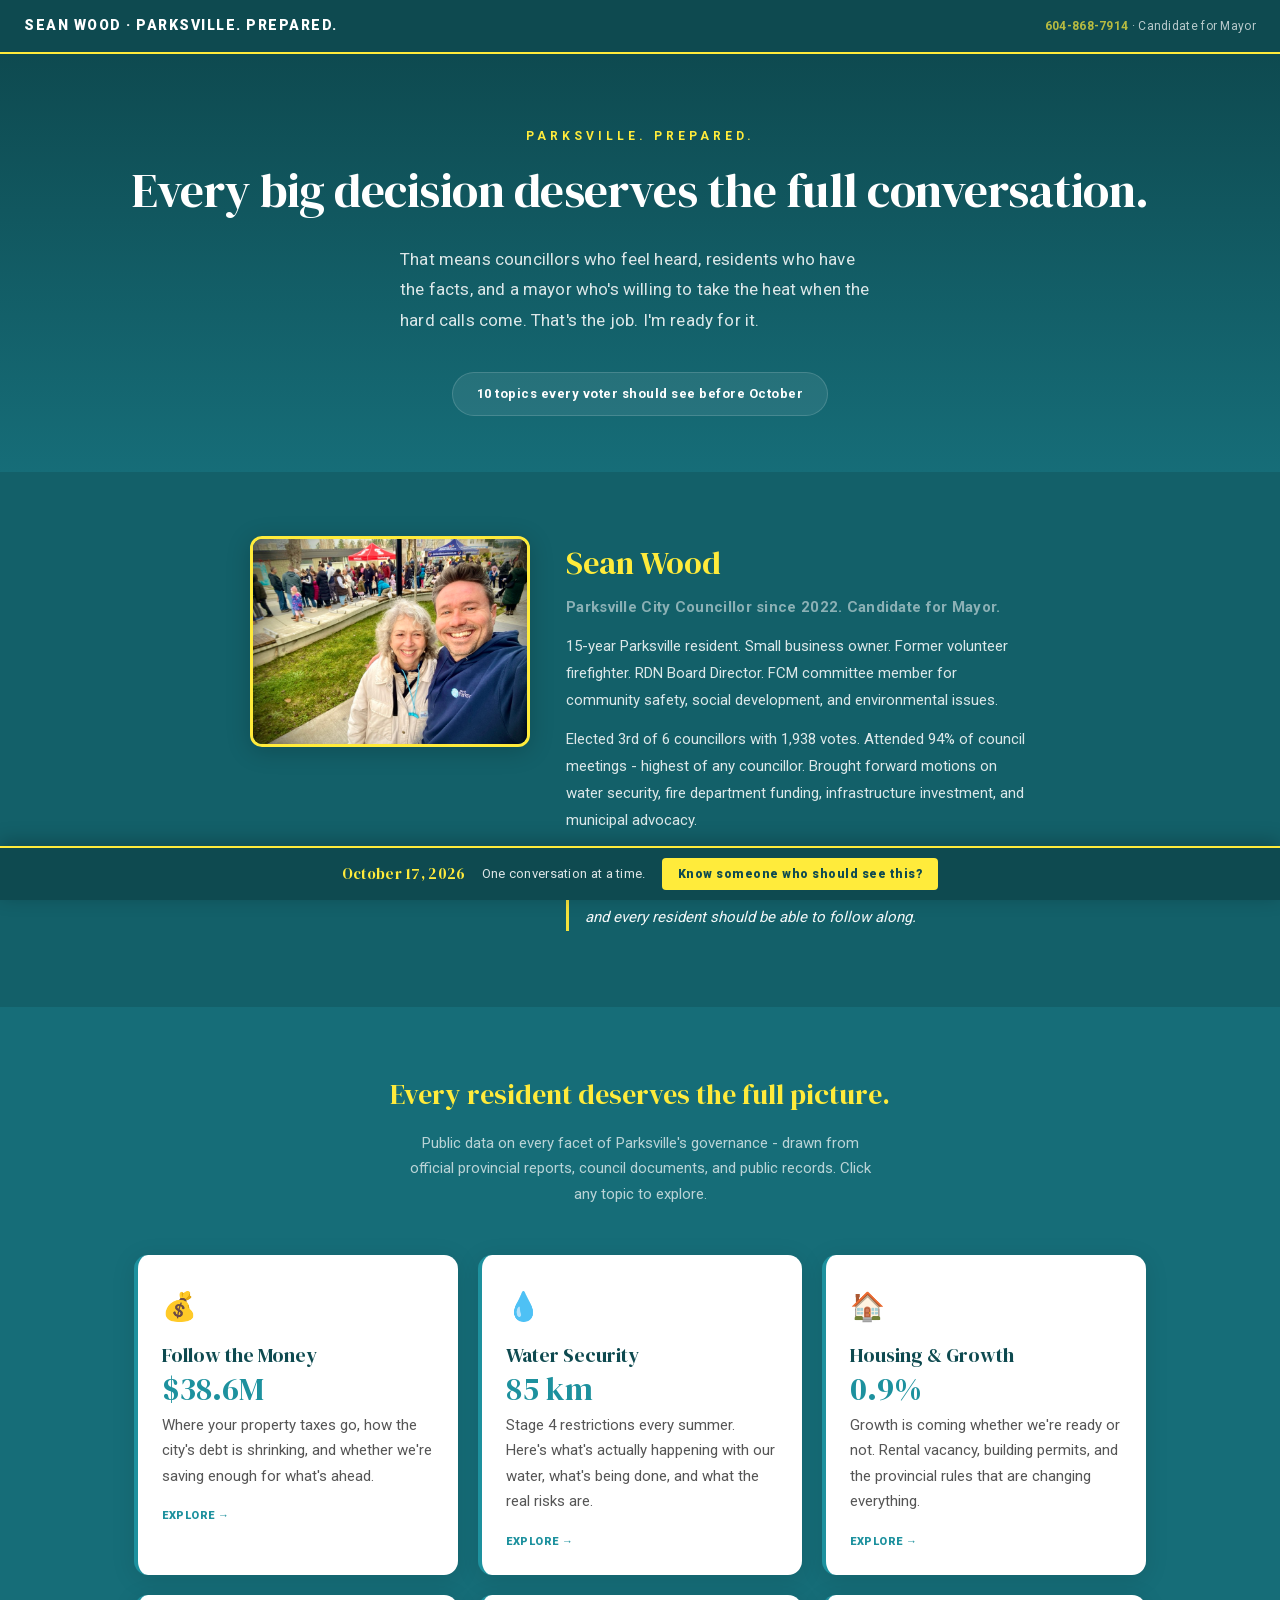
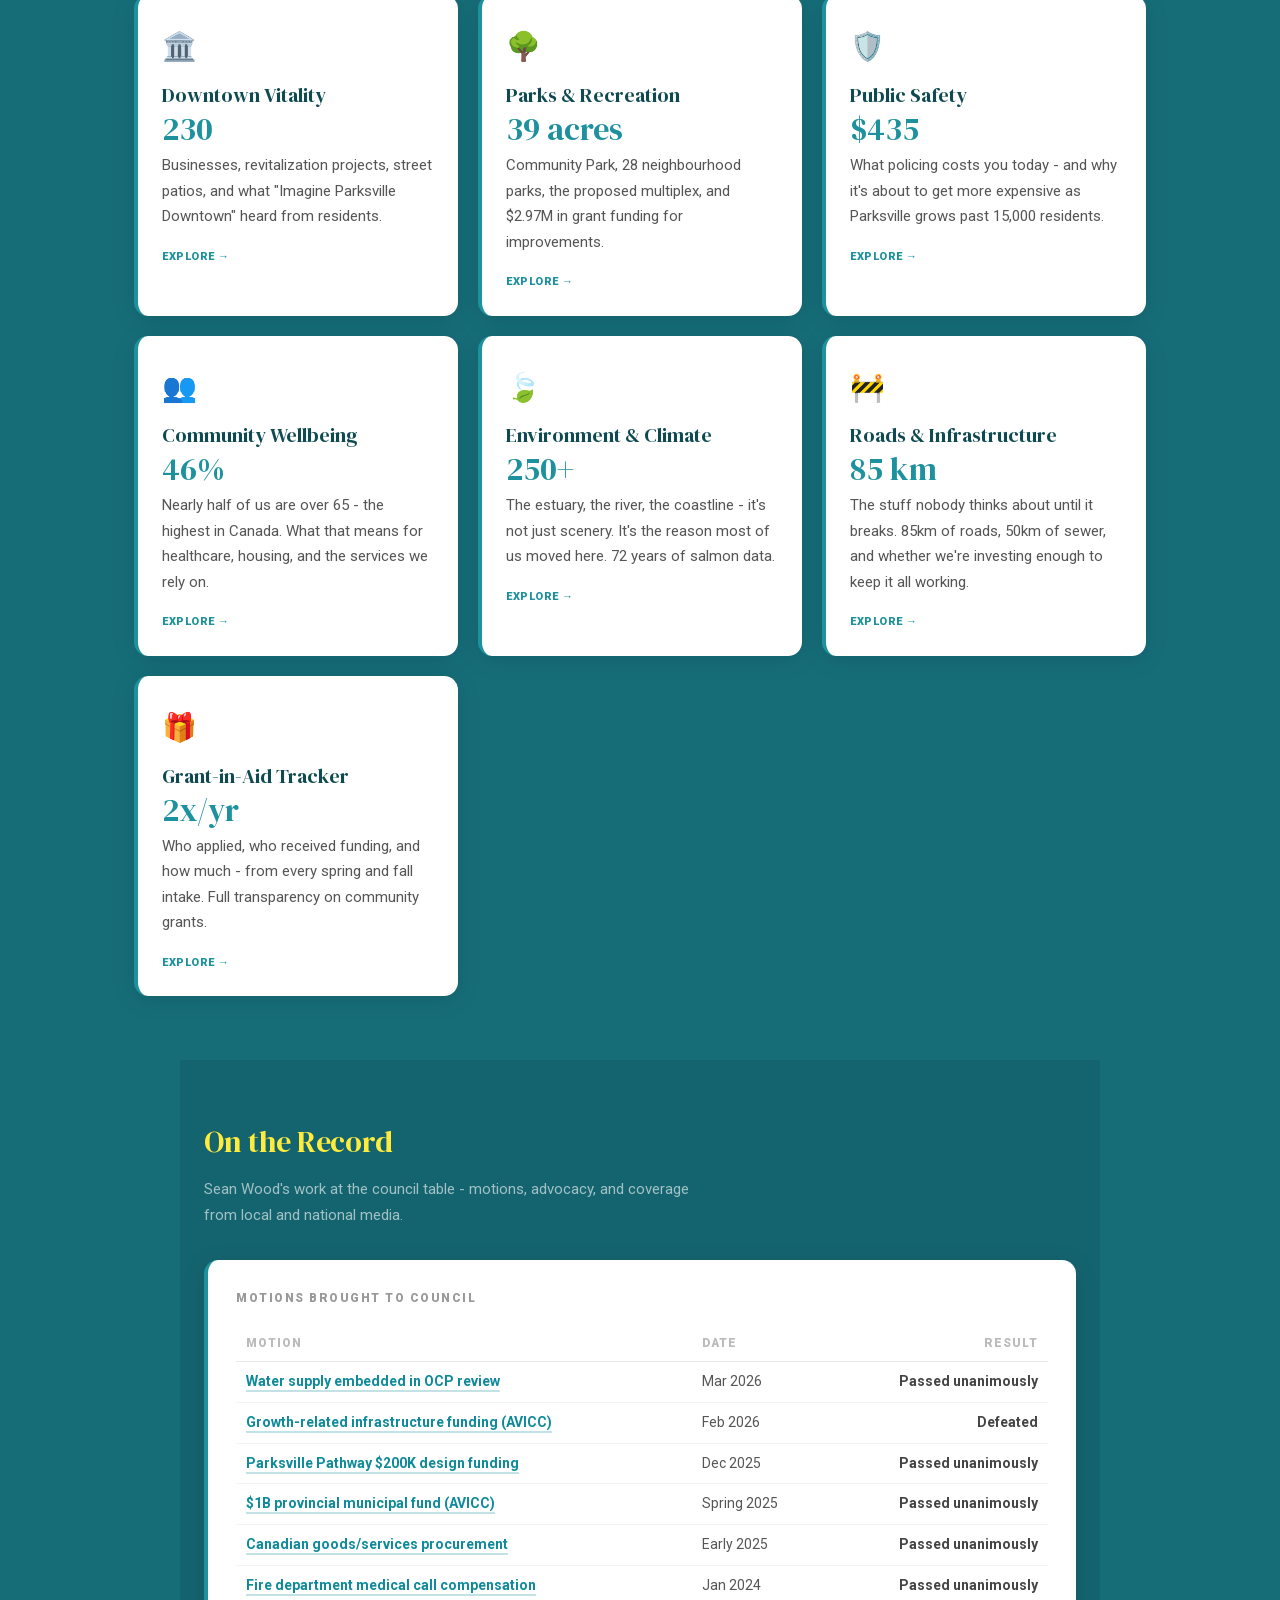
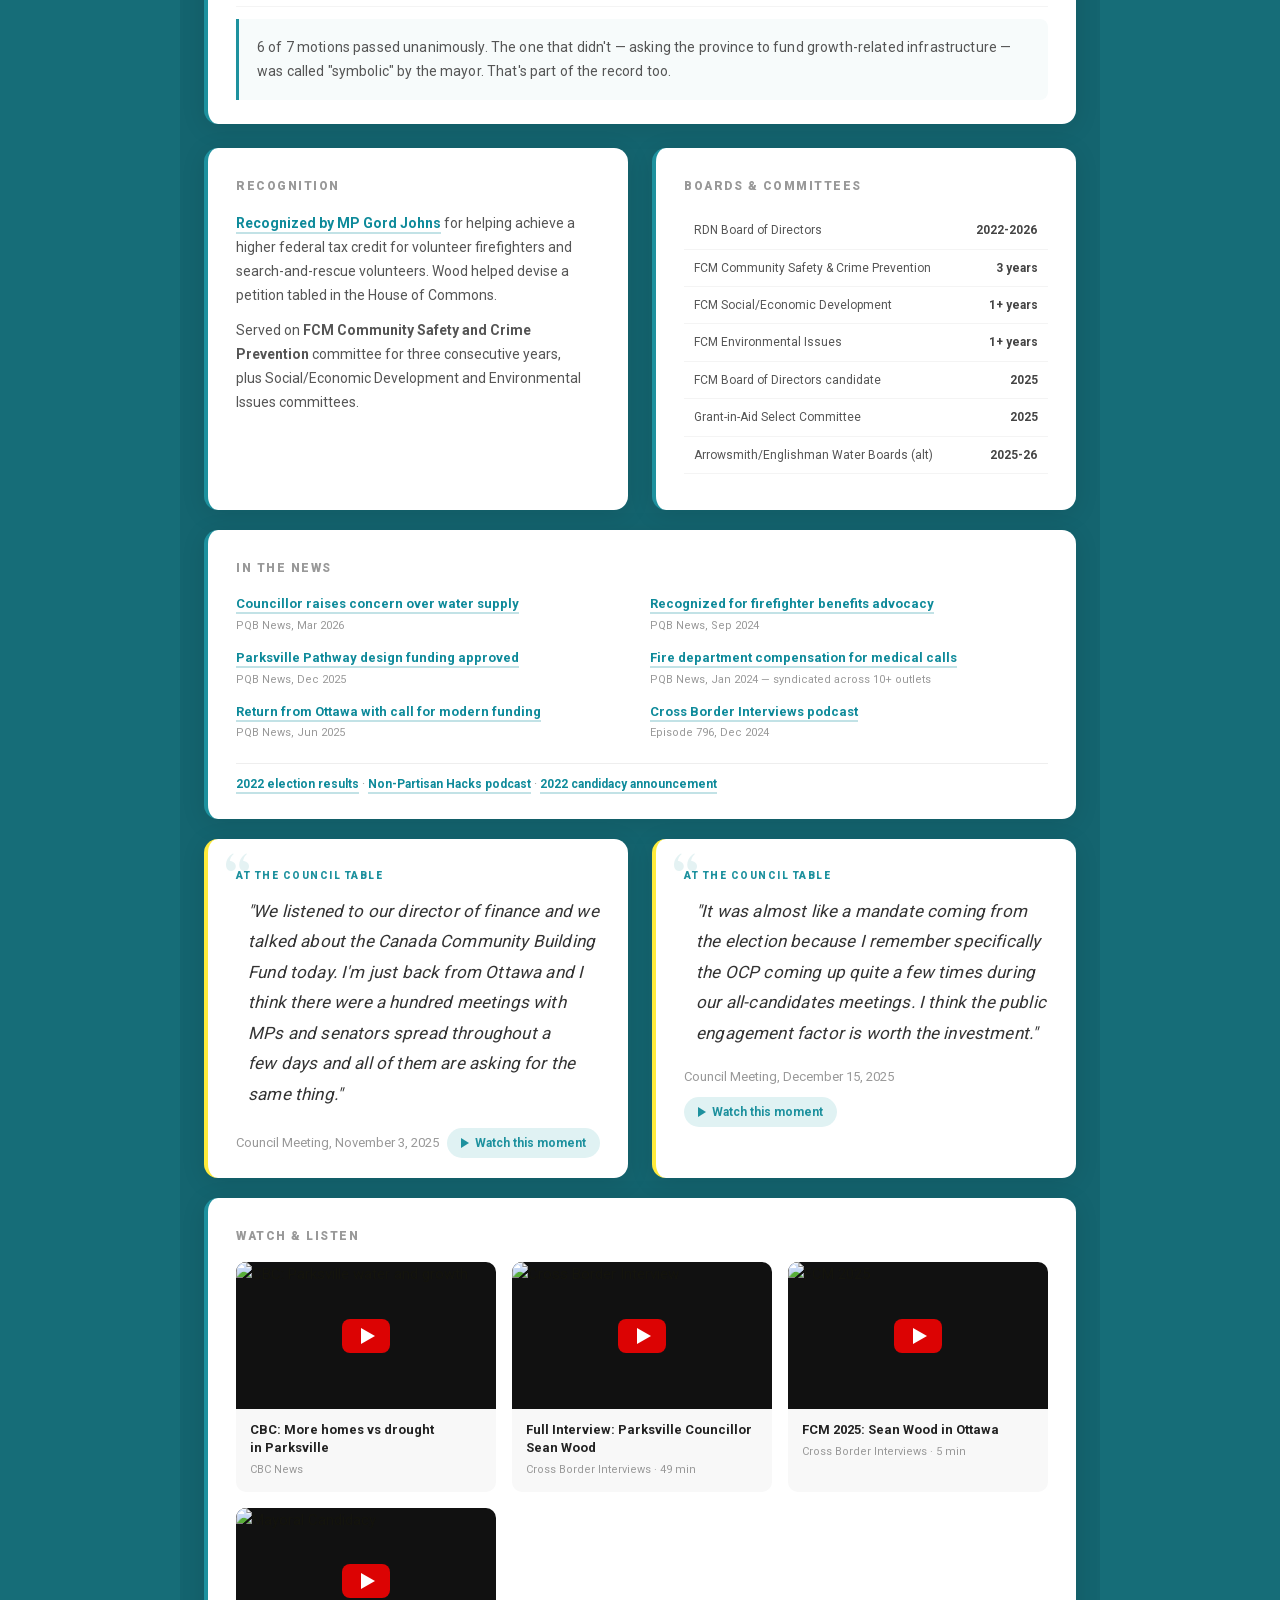
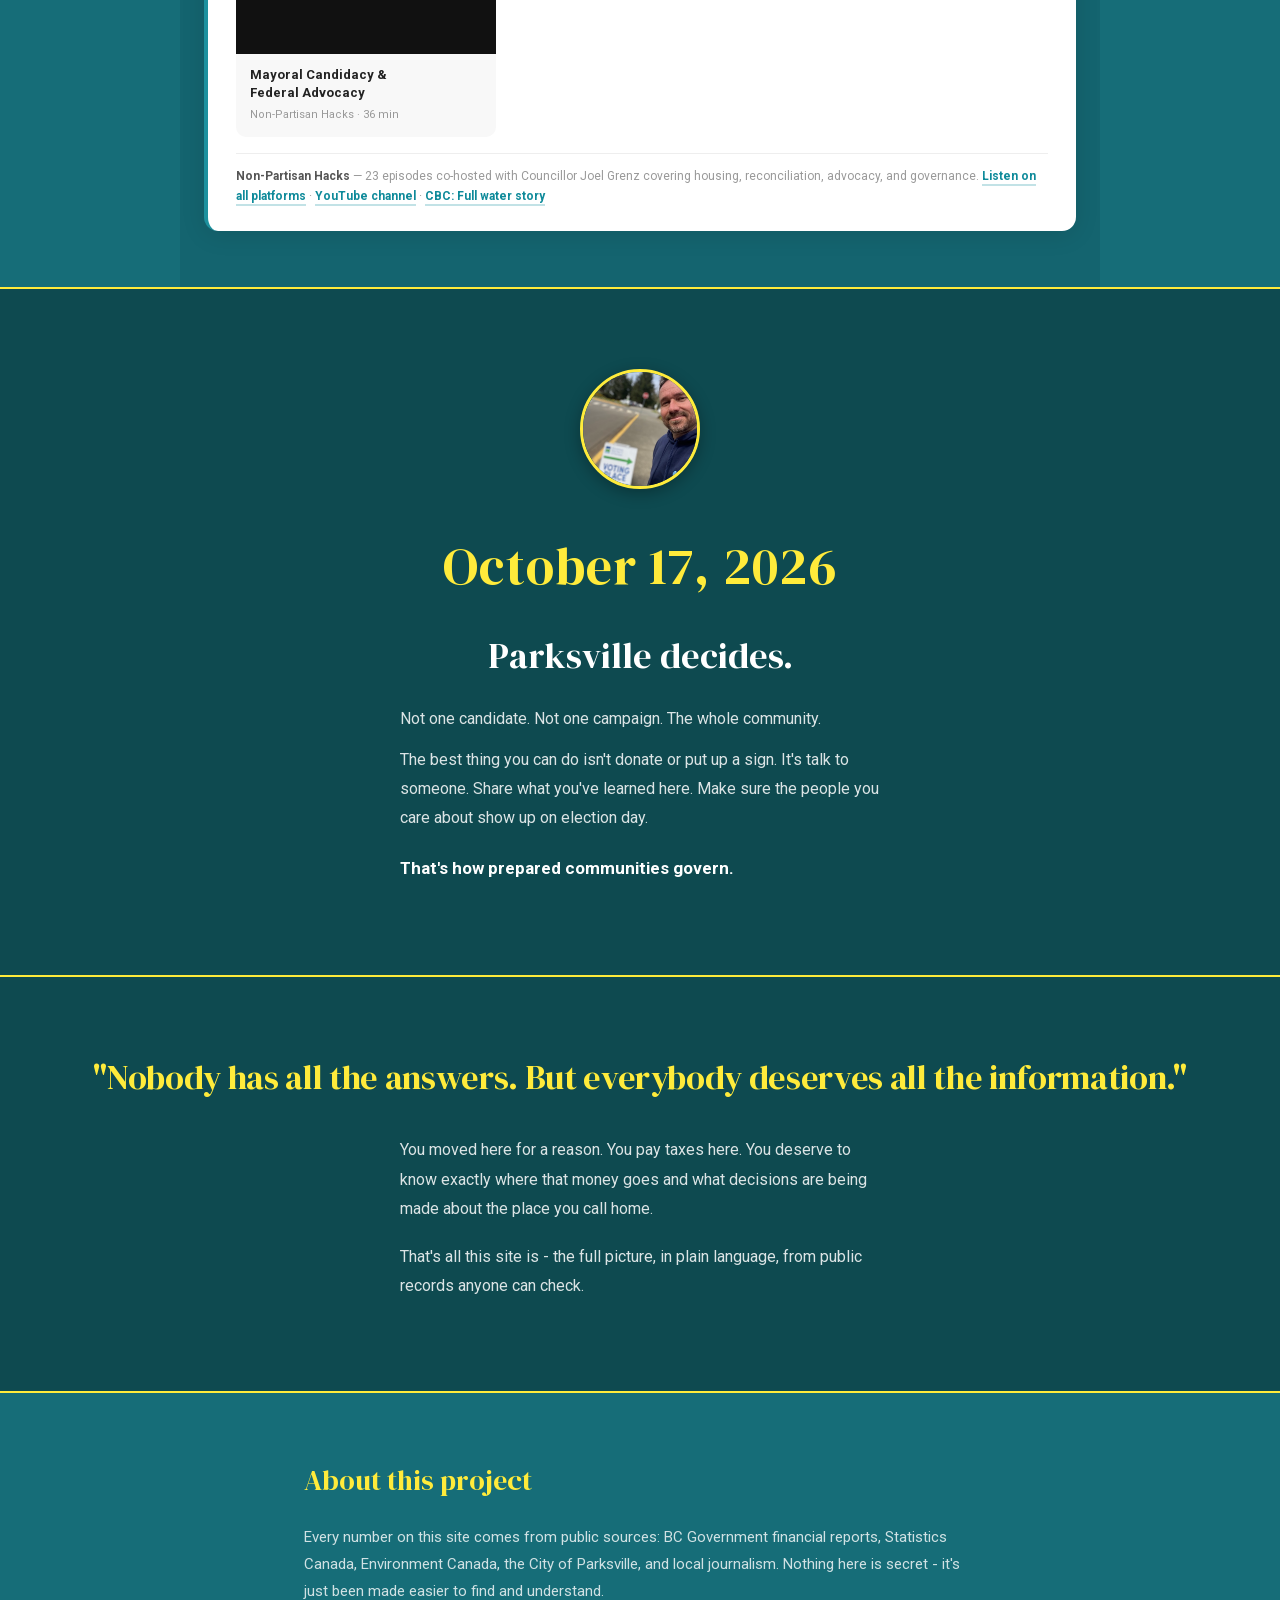
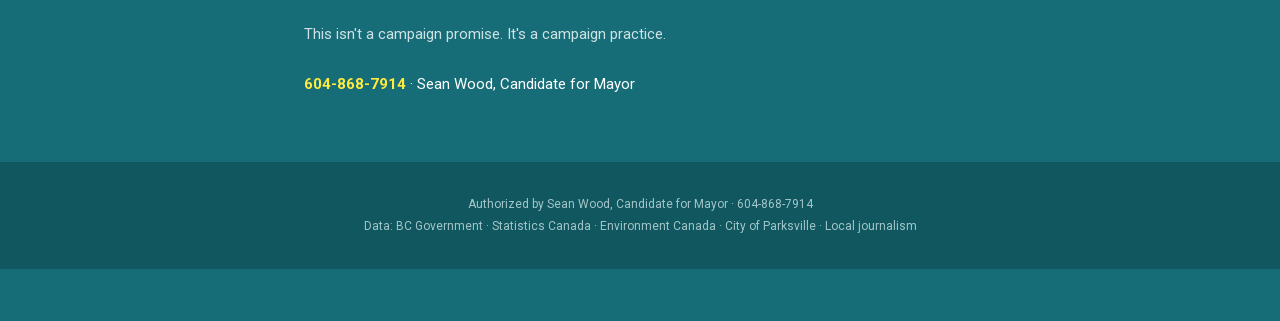
==== commit 5b468c28: "Apply text-wrap: pretty and tighter max-widths site-wide Every text block that could have orphaned l" ====
--- a/index.html
+++ b/index.html
@@ -5,7 +5,7 @@
 <meta name="viewport" content="width=device-width, initial-scale=1.0">
 <title>Parksville. Prepared. | Sean Wood for Mayor</title>
 <meta name="description" content="Every resident deserves the full picture. Public data on Parksville's finances, water, housing, parks, safety, and more — presented clearly for the community.">
-    <link rel="stylesheet" href="/style.css?v=10">
+    <link rel="stylesheet" href="/style.css?v=11">
 </head>
 <body>
 
--- a/style.css
+++ b/style.css
@@ -168,7 +168,7 @@
 }
 .section-subtitle {
   font-size: 15px; color: rgba(255,255,255,0.6); margin-bottom: 32px;
-  max-width: 600px; line-height: 1.7;
+  max-width: 520px; line-height: 1.7; text-wrap: pretty;
 }
 
 /* Card grid */
@@ -240,6 +240,7 @@
 /* Card detail text */
 .card-detail {
   font-size: 15px; color: #555; margin-bottom: 6px; line-height: 1.7;
+  text-wrap: pretty;
 }
 
 /* Card meta / source */
@@ -430,7 +431,7 @@
 .source-card {
   background: rgba(255,255,255,0.06); border: 1px solid rgba(255,255,255,0.1);
   border-radius: var(--radius); padding: 28px; color: rgba(255,255,255,0.7);
-  font-size: 14px; line-height: 1.8;
+  font-size: 14px; line-height: 1.8; text-wrap: pretty;
 }
 .source-card strong { color: rgba(255,255,255,0.9); }
 
@@ -454,8 +455,8 @@
   font-weight: 400; margin-bottom: 12px;
 }
 .topics-intro p {
-  max-width: 560px; margin: 0 auto; font-size: 15px;
-  opacity: 0.7; line-height: 1.7;
+  max-width: 480px; margin: 0 auto; font-size: 15px;
+  opacity: 0.7; line-height: 1.7; text-wrap: pretty;
 }
 .topic-grid {
   display: grid; grid-template-columns: repeat(auto-fit, minmax(280px, 1fr));
@@ -537,6 +538,7 @@
 .quote-text {
   font-size: 17px; color: #333; line-height: 1.8;
   font-style: italic; padding-left: 12px; margin-bottom: 18px;
+  text-wrap: pretty;
   letter-spacing: 0.01em;
 }
 .quote-source {
@@ -640,7 +642,7 @@
 }
 .about-sean-text p {
   font-size: 15px; opacity: 0.85; line-height: 1.8;
-  margin-bottom: 12px;
+  margin-bottom: 12px; text-wrap: pretty;
 }
 .about-sean-why {
   font-style: italic; opacity: 0.95 !important;
@@ -661,7 +663,7 @@
   font-family: var(--serif); font-size: 28px; color: var(--yellow);
   font-weight: 400; margin-bottom: 20px;
 }
-.about p { font-size: 15px; opacity: 0.8; line-height: 1.8; margin-bottom: 16px; }
+.about p { font-size: 15px; opacity: 0.8; line-height: 1.8; margin-bottom: 16px; text-wrap: pretty; }
 .about-contact { margin-top: 24px; font-size: 15px; }
 .about-contact a { color: var(--yellow); text-decoration: none; font-weight: 700; }
 
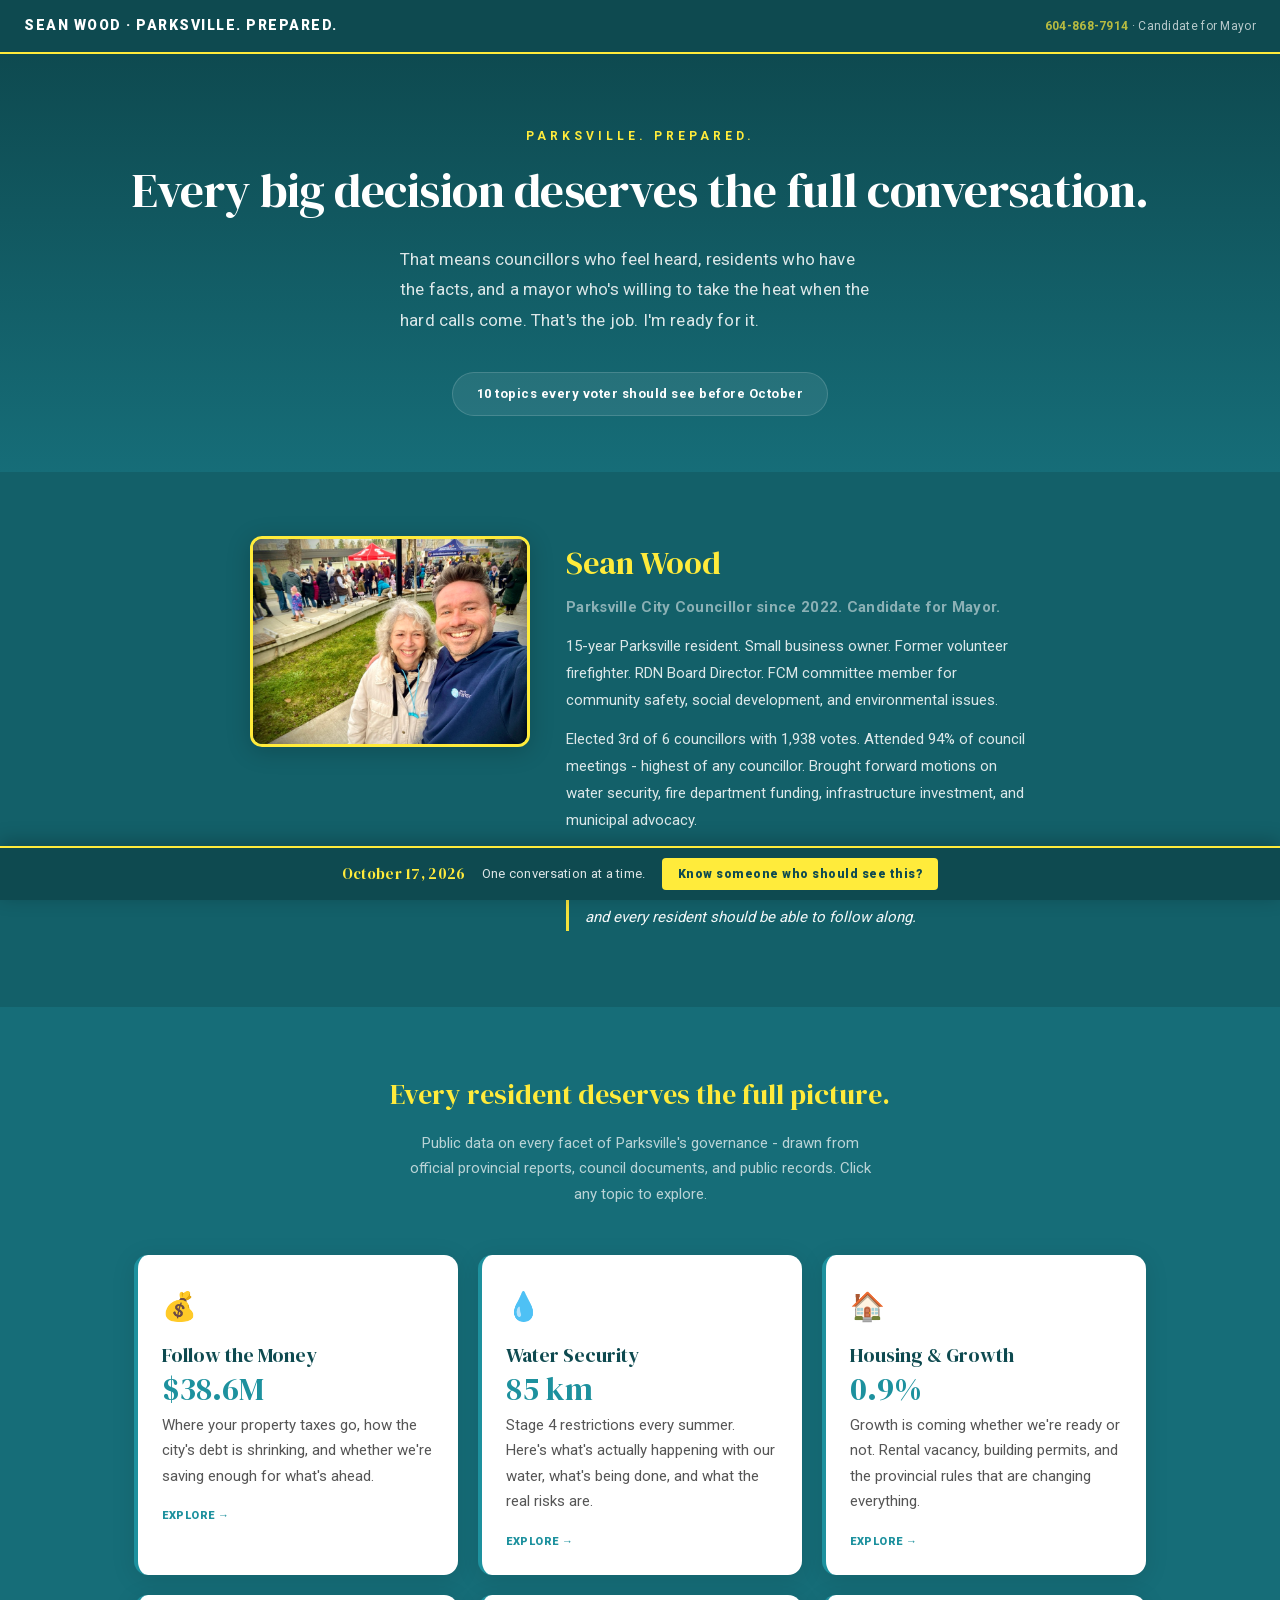
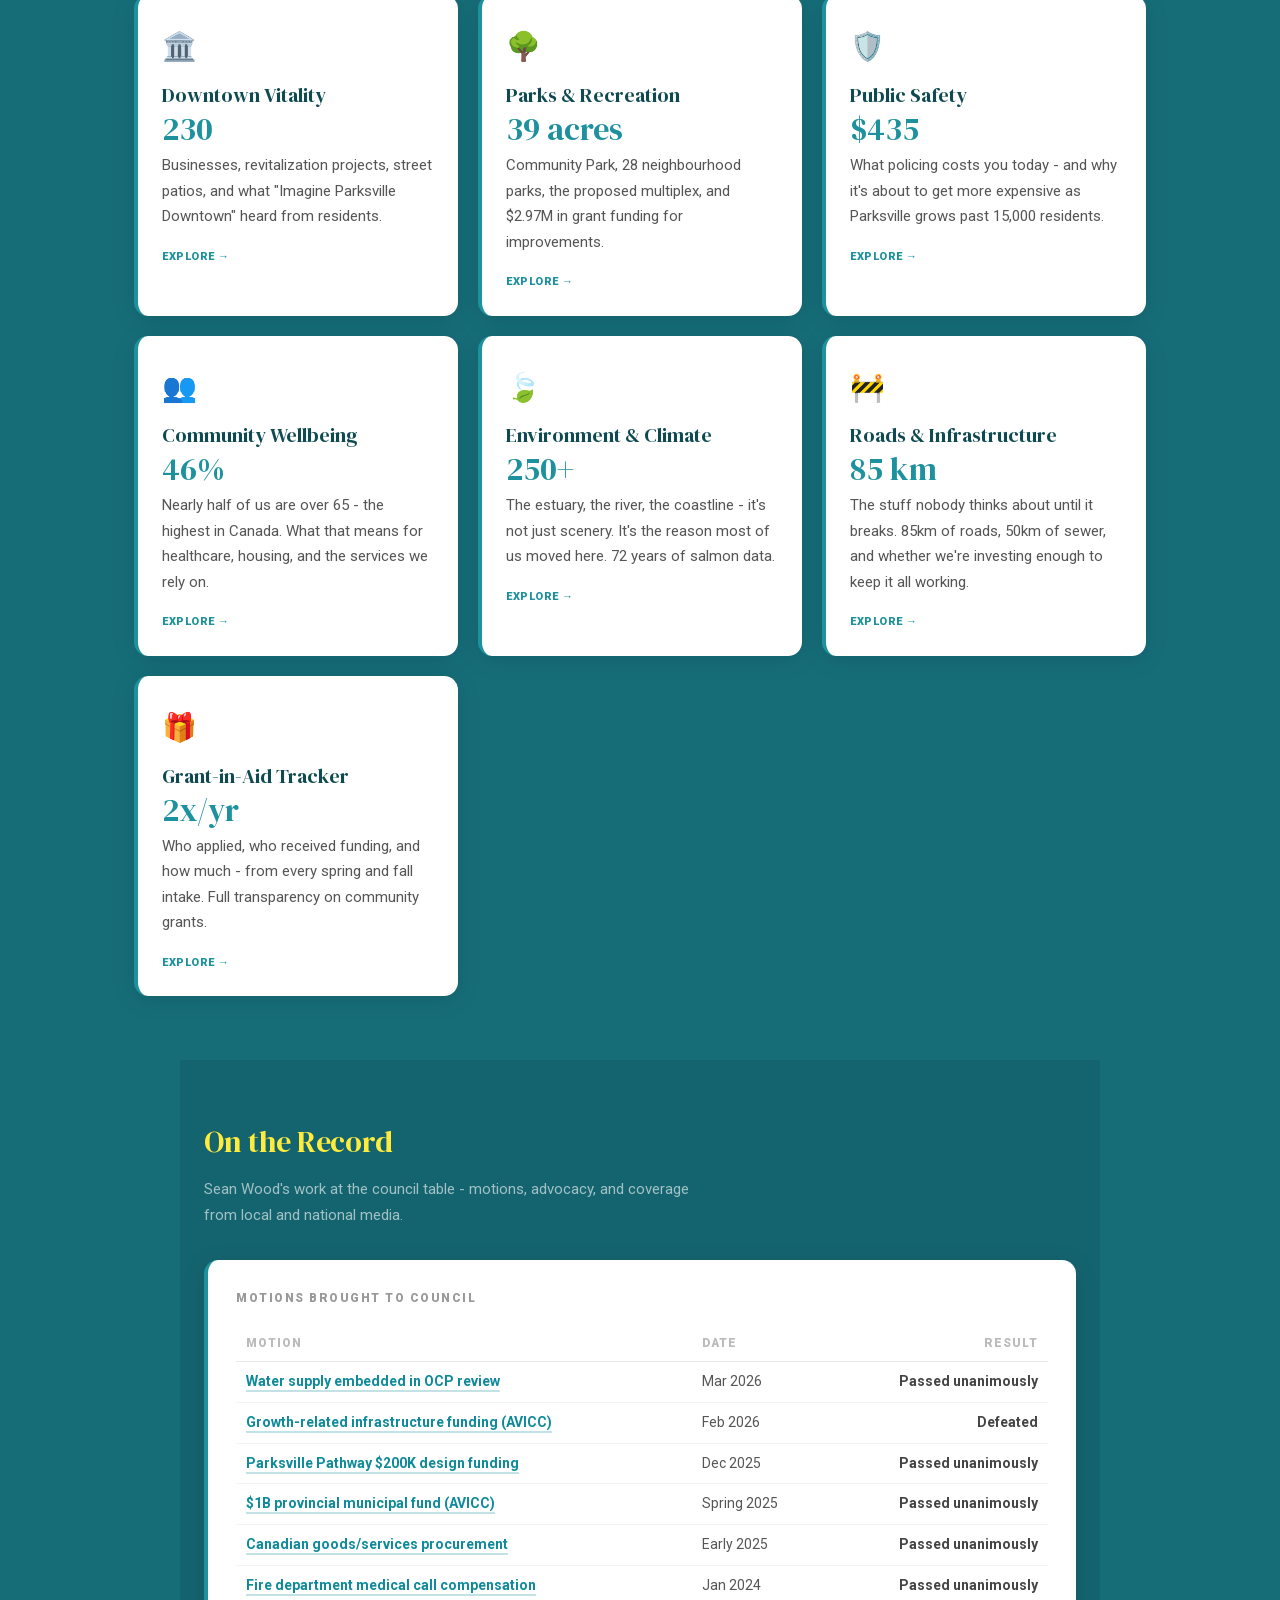
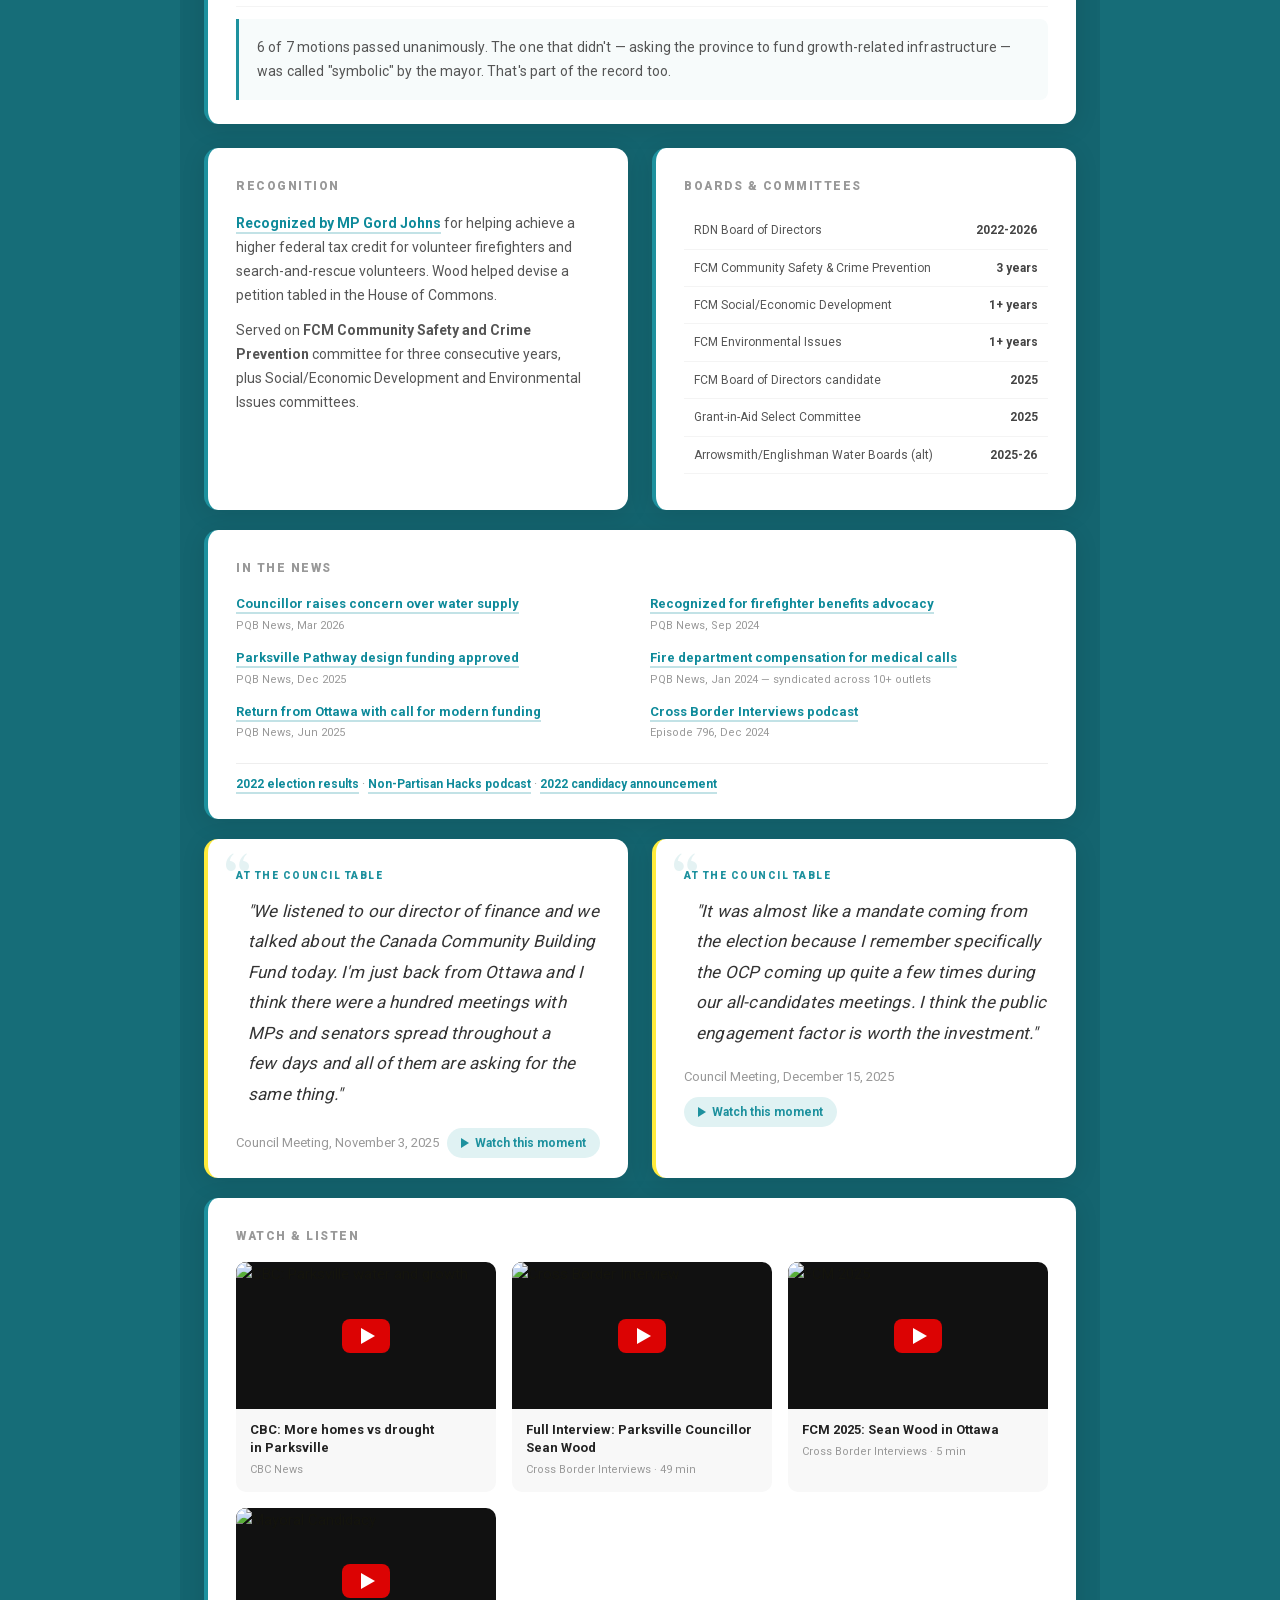
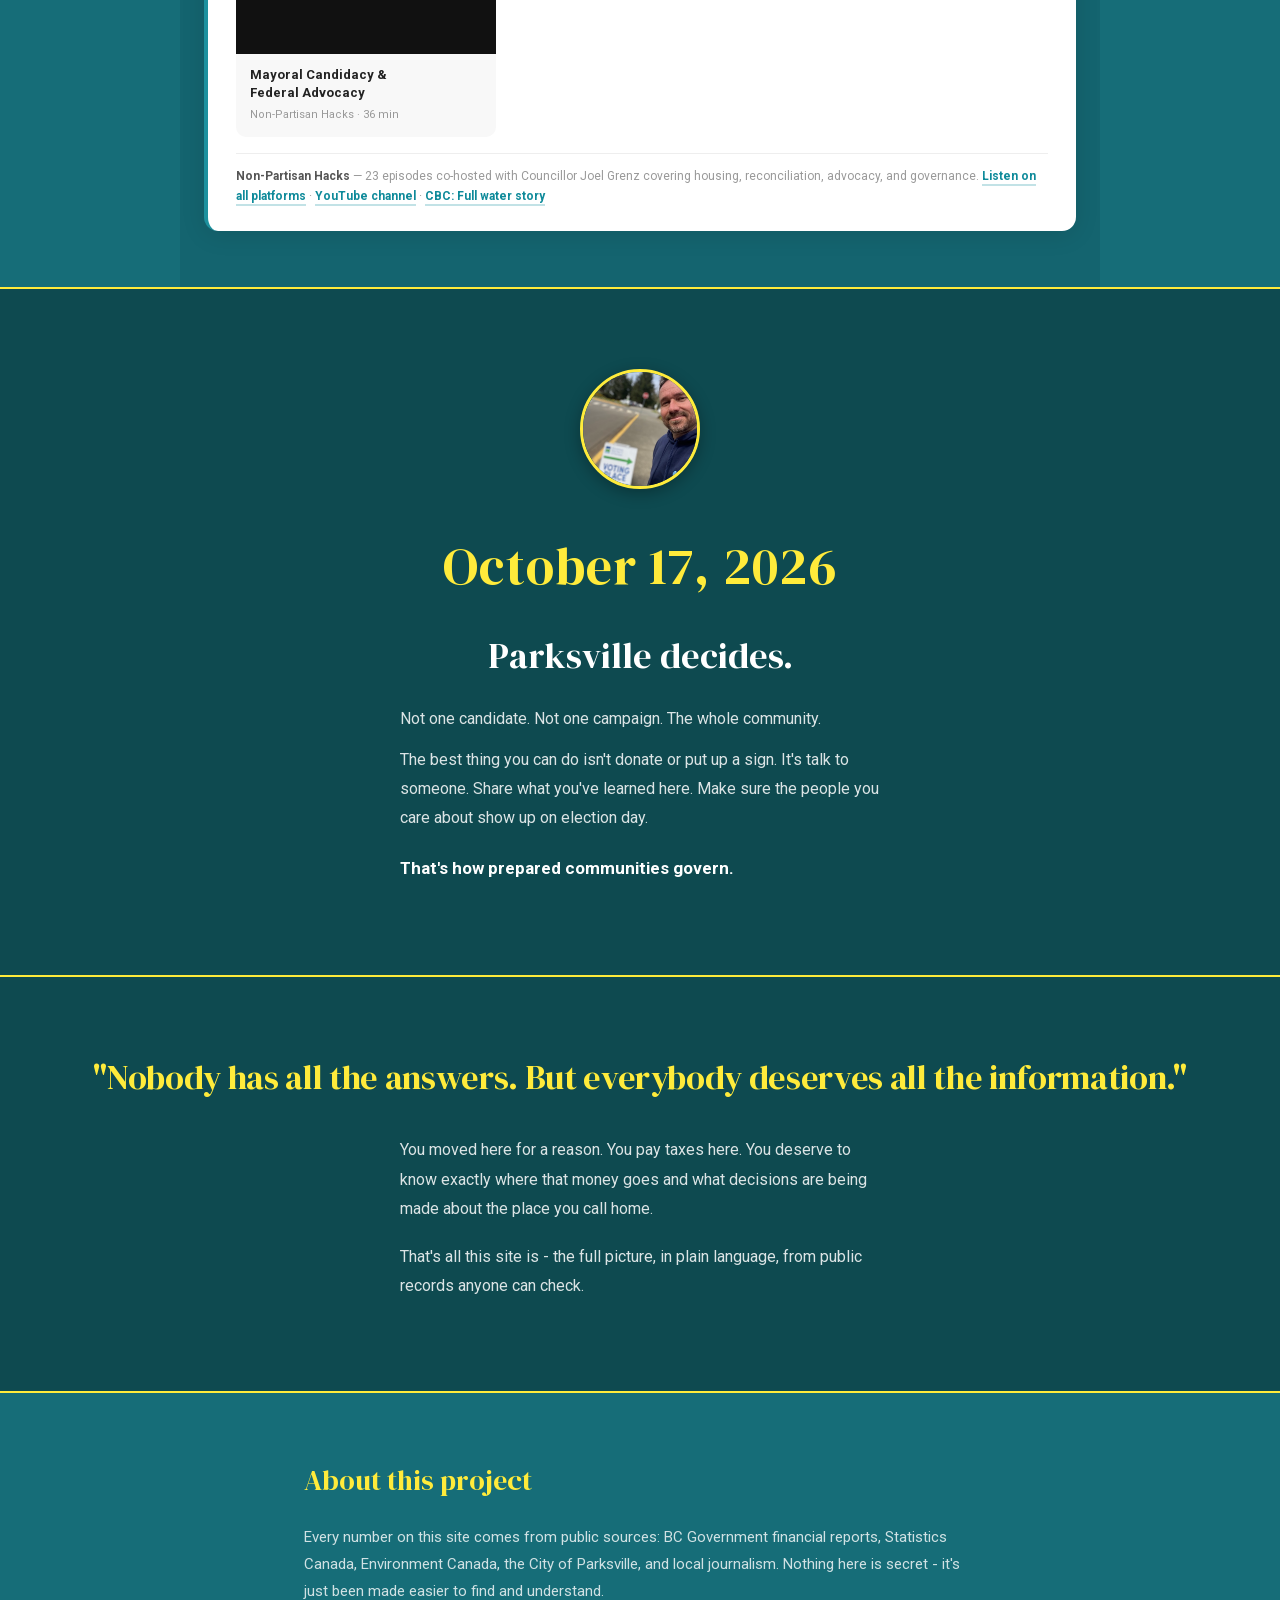
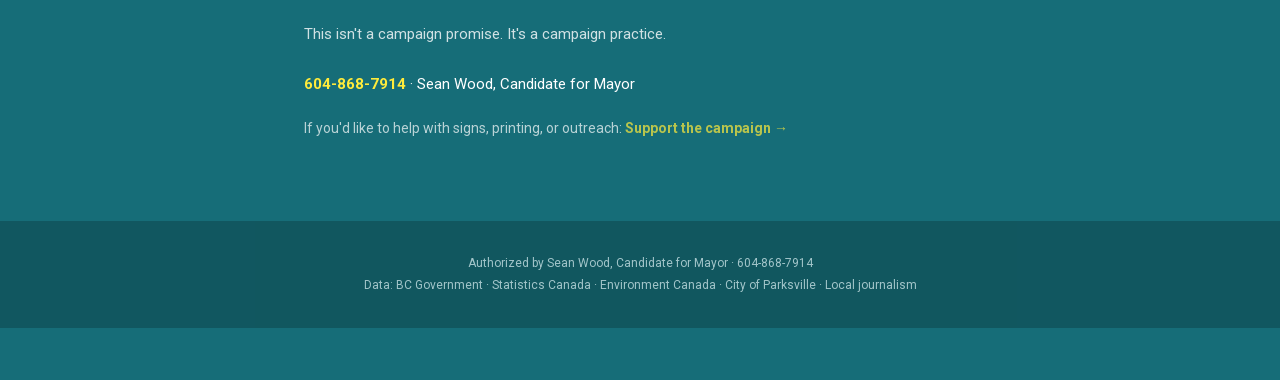
==== commit 687efe00: "Add /donate page matching site design Rebuild from existing donate.html to use shared style.css. Two" ====
--- a/index.html
+++ b/index.html
@@ -298,6 +298,7 @@
     <a href="tel:604-868-7914">604-868-7914</a> &middot;
     Sean Wood, Candidate for Mayor
   </div>
+  <p style="margin-top:18px;font-size:14px;opacity:0.7;">If you'd like to help with signs, printing, or outreach: <a href="/donate/" style="color:var(--yellow);text-decoration:none;font-weight:700;">Support the campaign &rarr;</a></p>
 </section>
 
 <footer class="footer">
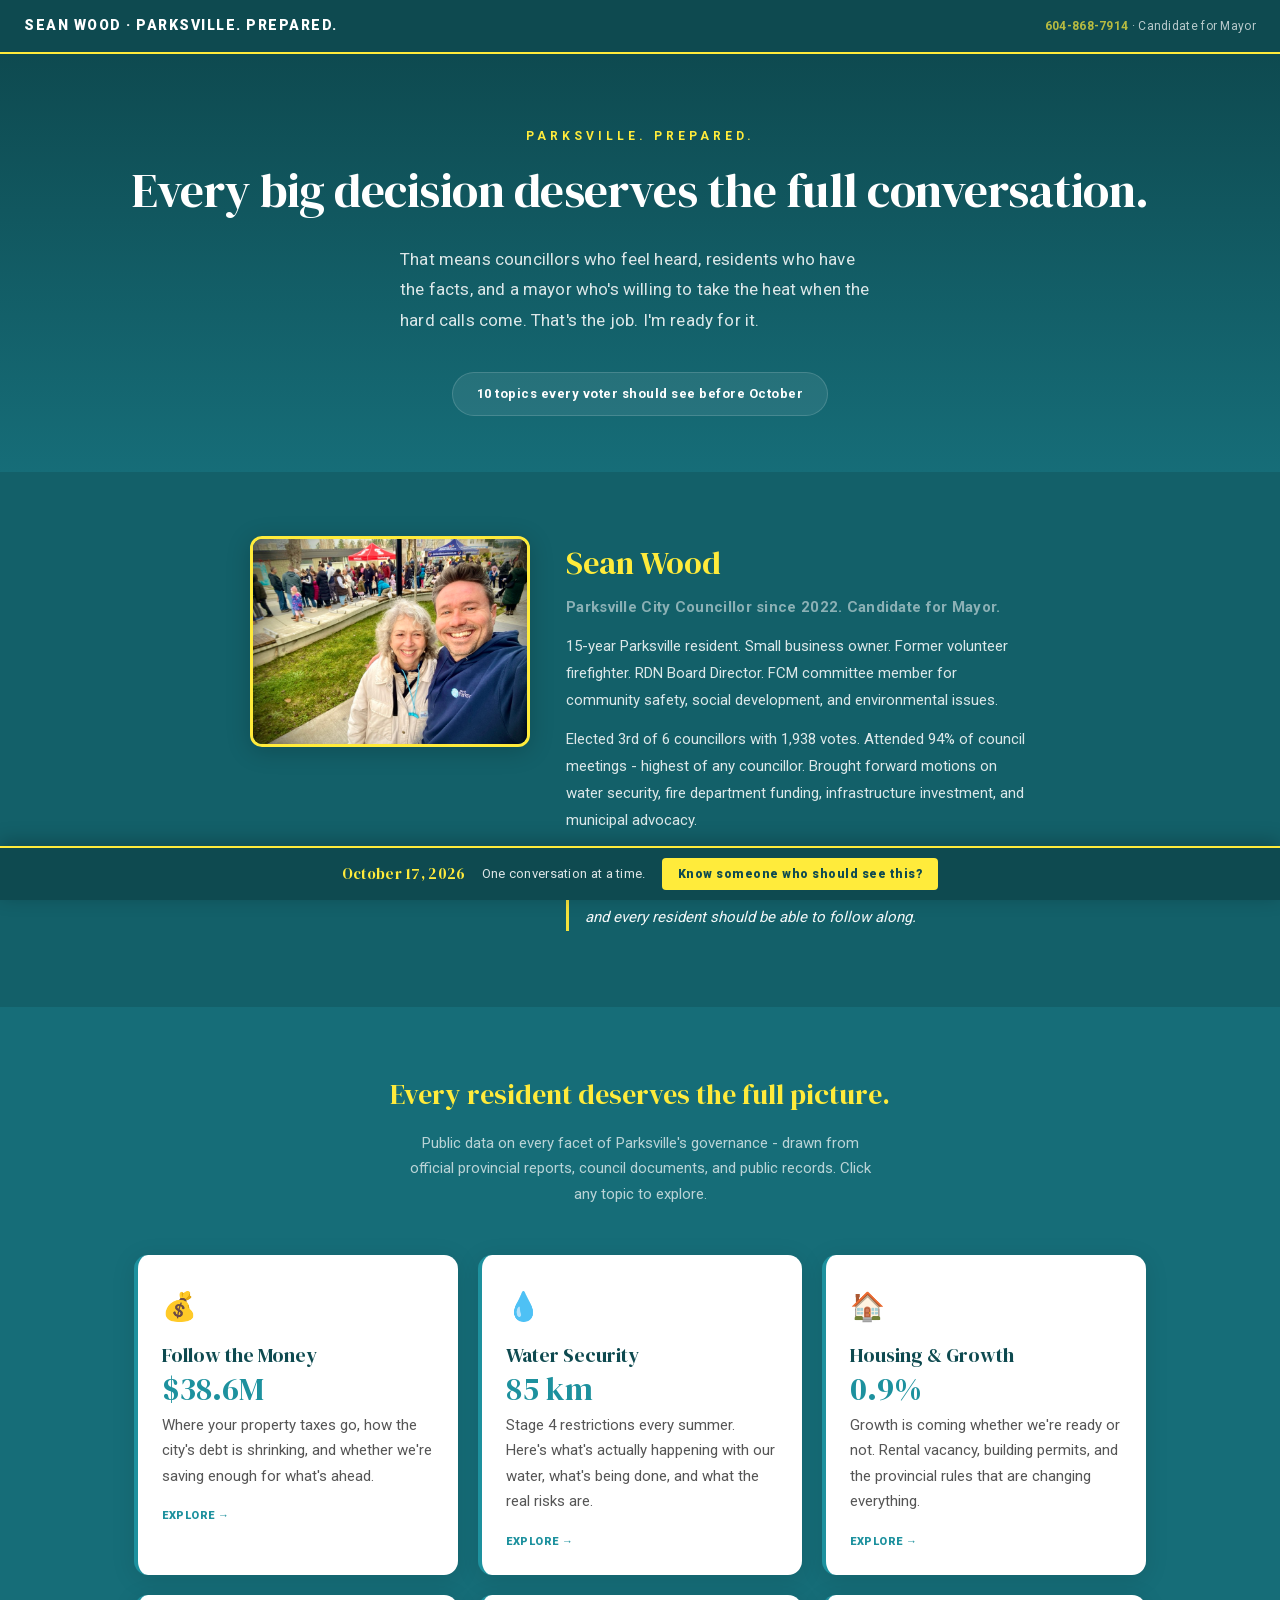
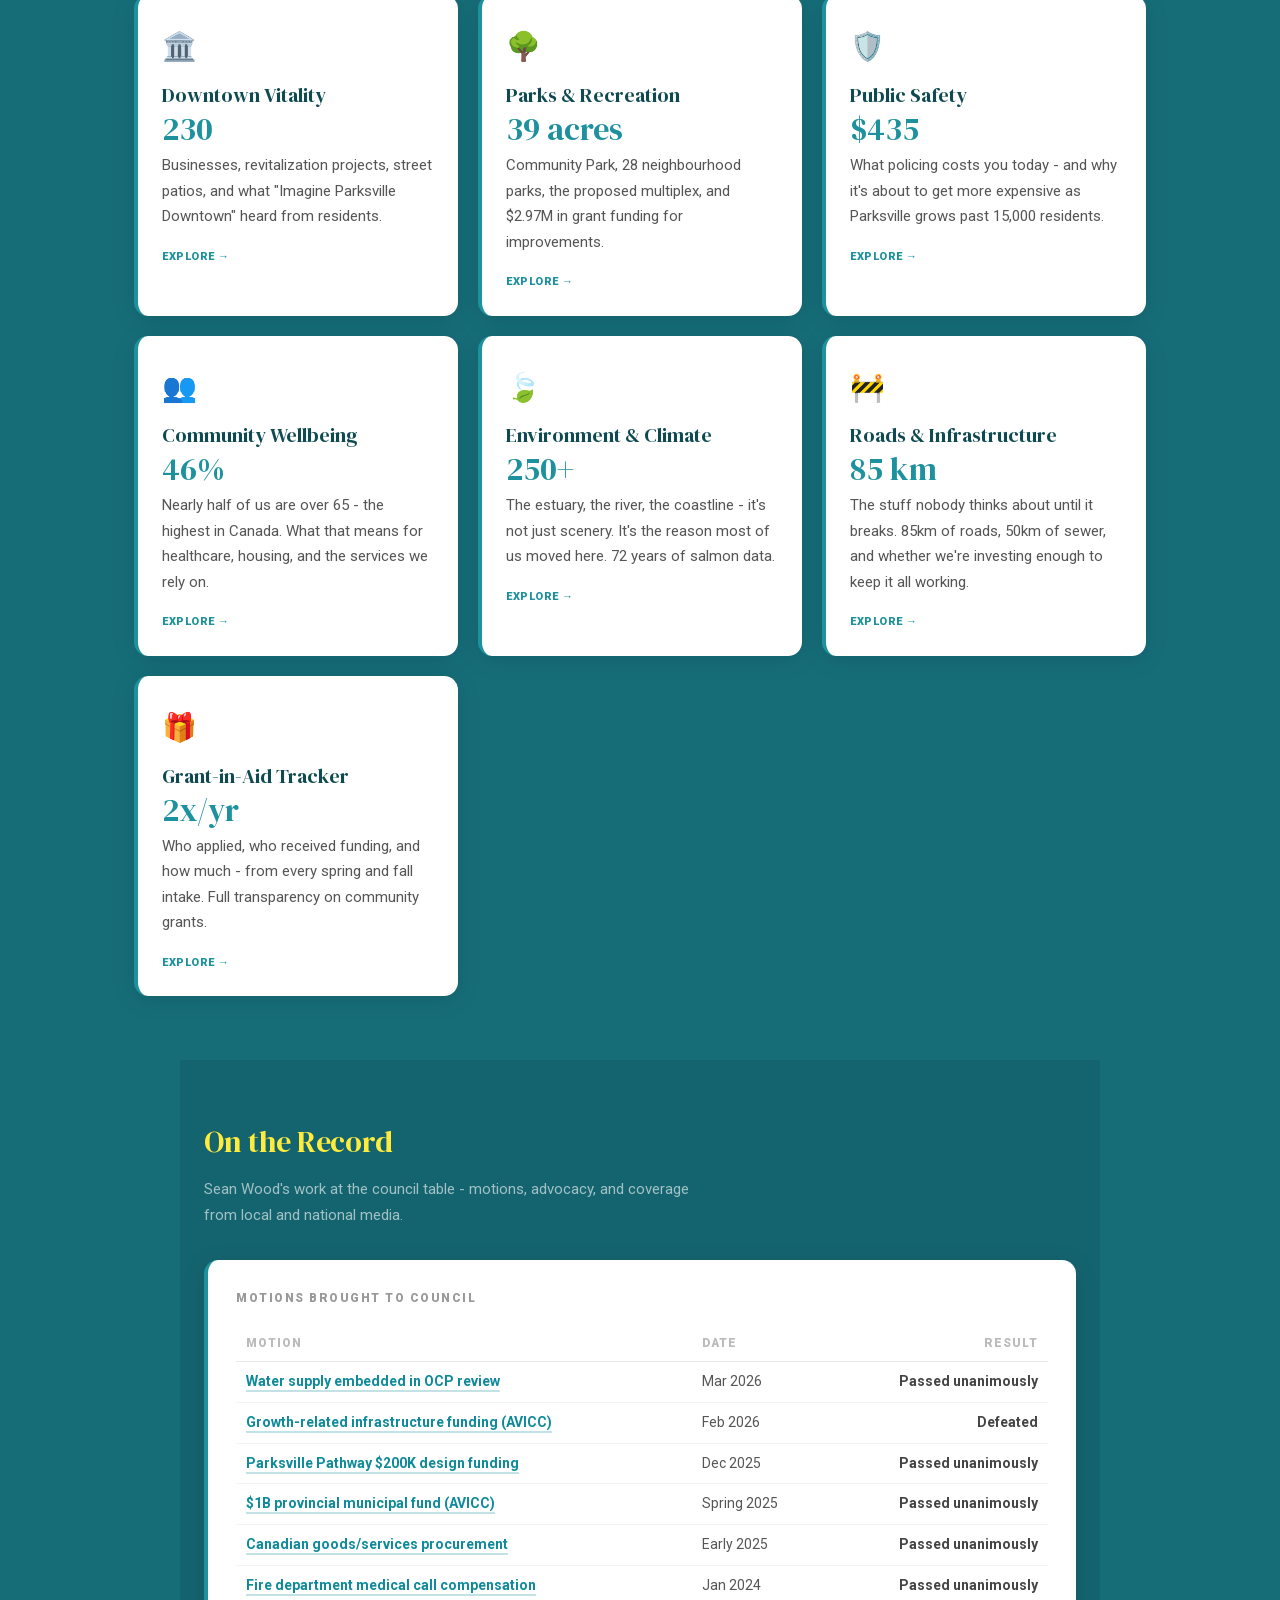
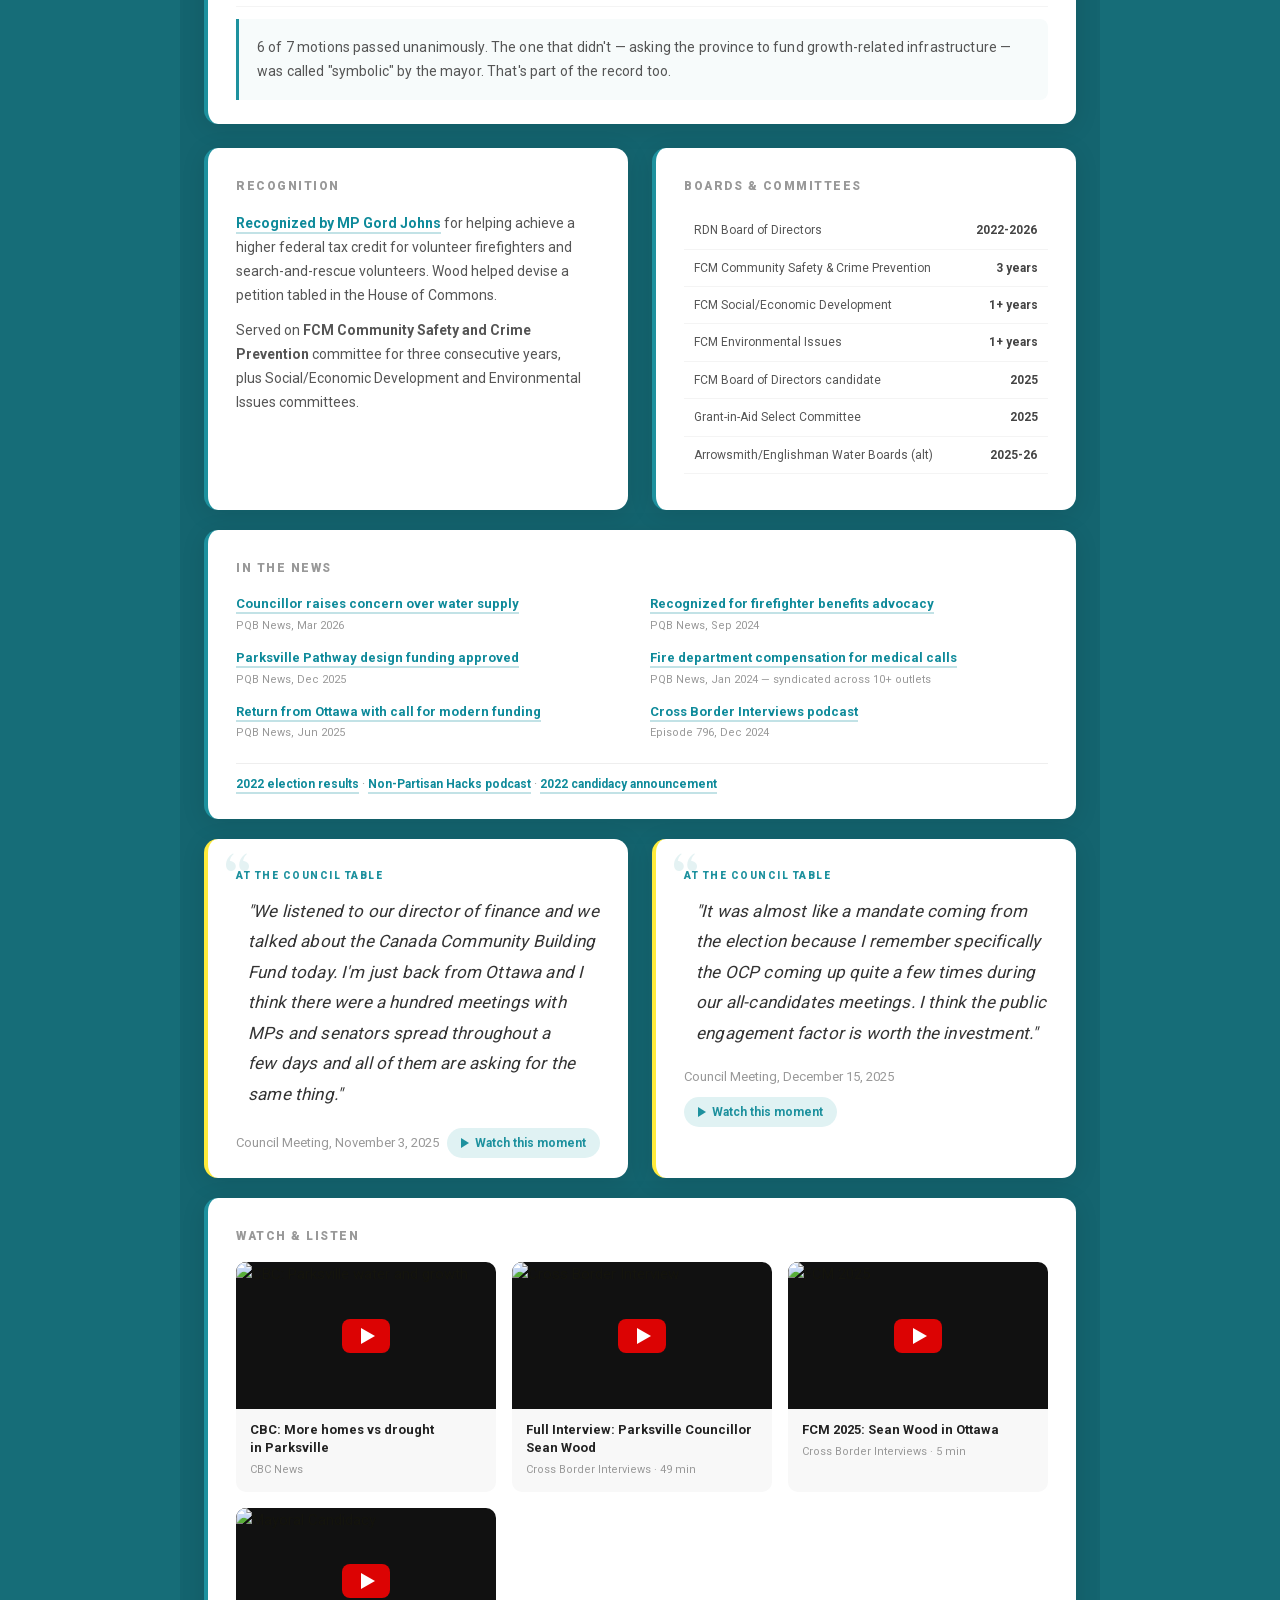
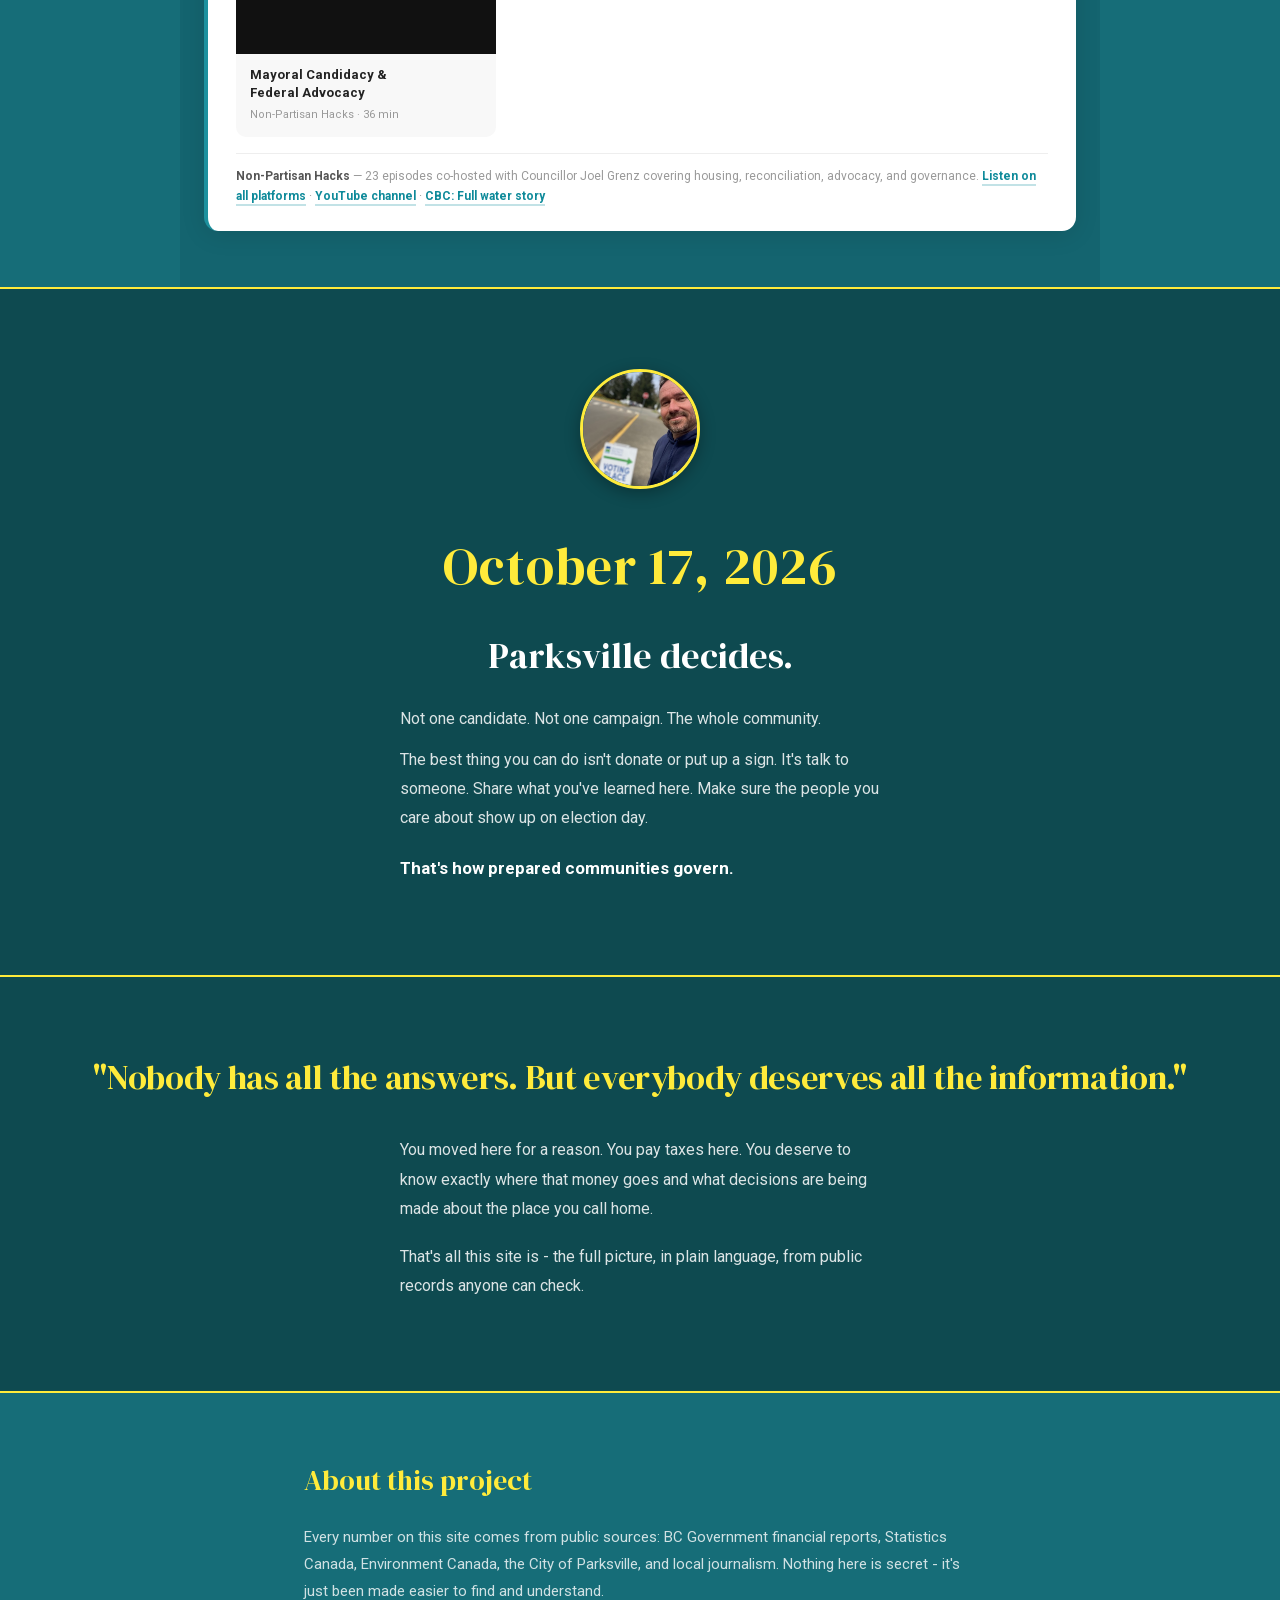
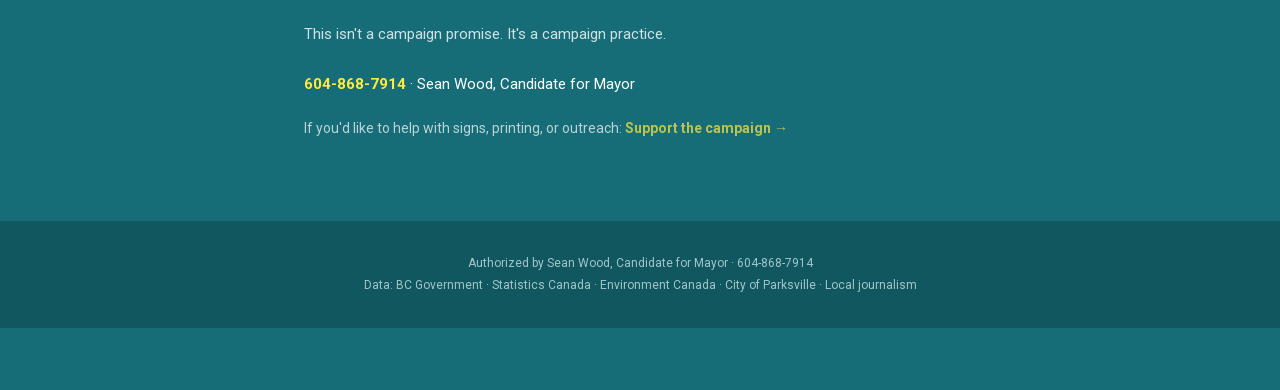
==== commit 1779d342: "Fix donate page UX issues CRITICAL: Square button text was invisible (teal on teal). The shared .car" ====
--- a/index.html
+++ b/index.html
@@ -5,7 +5,7 @@
 <meta name="viewport" content="width=device-width, initial-scale=1.0">
 <title>Parksville. Prepared. | Sean Wood for Mayor</title>
 <meta name="description" content="Every resident deserves the full picture. Public data on Parksville's finances, water, housing, parks, safety, and more — presented clearly for the community.">
-    <link rel="stylesheet" href="/style.css?v=11">
+    <link rel="stylesheet" href="/style.css?v=12">
 </head>
 <body>
 
--- a/style.css
+++ b/style.css
@@ -48,7 +48,7 @@
 a { color: var(--yellow); }
 
 /* Links inside white cards — teal with underline for visibility */
-.card a:not(.cta-btn):not(.video-card):not(.topic-card),
+.card a:not(.cta-btn):not(.video-card):not(.topic-card):not(.donate-btn),
 .chart-card a,
 .chart-notes a,
 .chart-notes-links a,
@@ -63,7 +63,7 @@
   padding-bottom: 1px;
   transition: border-color 0.15s, color 0.15s;
 }
-.card a:not(.cta-btn):not(.video-card):not(.topic-card):hover,
+.card a:not(.cta-btn):not(.video-card):not(.topic-card):not(.donate-btn):hover,
 .chart-card a:hover,
 .chart-notes a:hover,
 .card-links a:hover,
@@ -72,7 +72,7 @@
   color: #0a6e7a !important;
   border-bottom-color: #0a6e7a !important;
 }
-.card a:not(.cta-btn):not(.video-card):not(.topic-card):visited,
+.card a:not(.cta-btn):not(.video-card):not(.topic-card):not(.donate-btn):visited,
 .chart-card a:visited,
 .chart-notes a:visited,
 .card-links a:visited,
@@ -614,7 +614,7 @@
 }
 
 /* Body padding to account for sticky bar */
-body { padding-bottom: 52px; }
+body { padding-bottom: 62px; }
 
 /* About Sean section (homepage) */
 .about-sean {
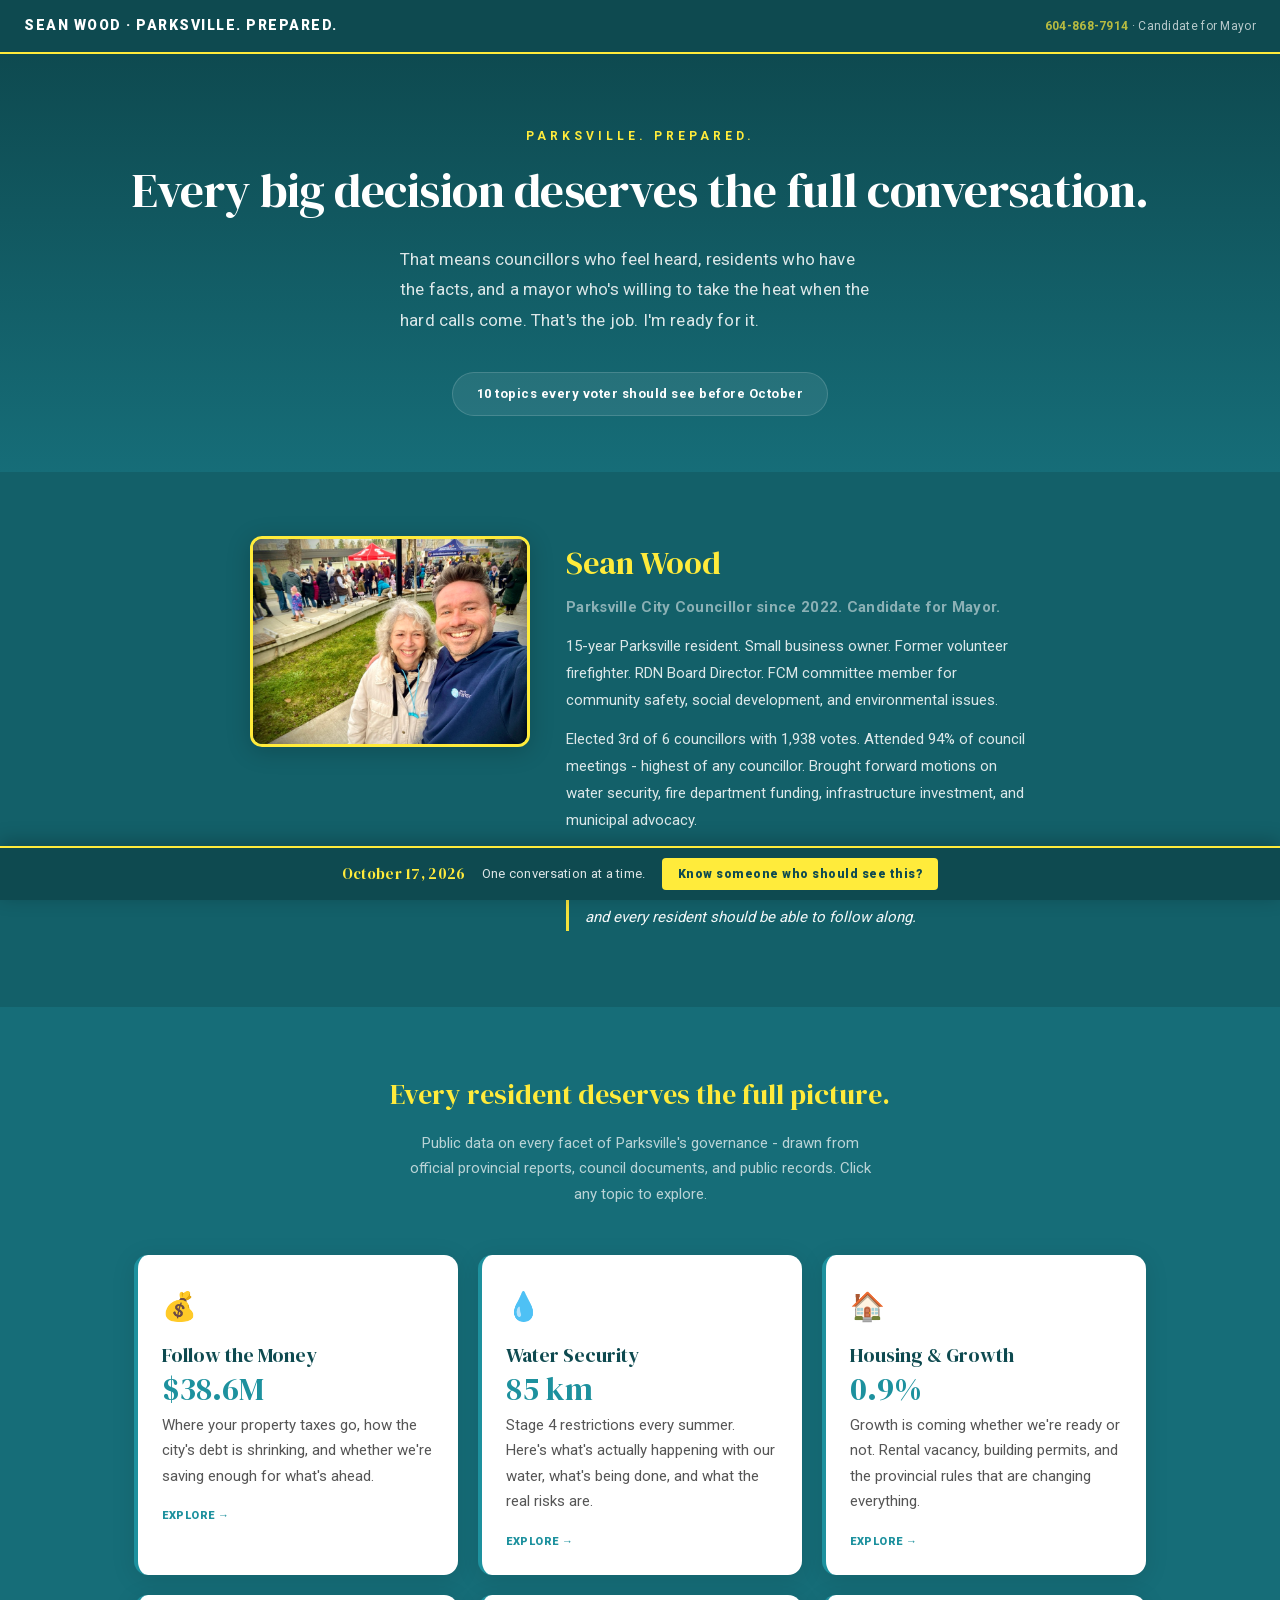
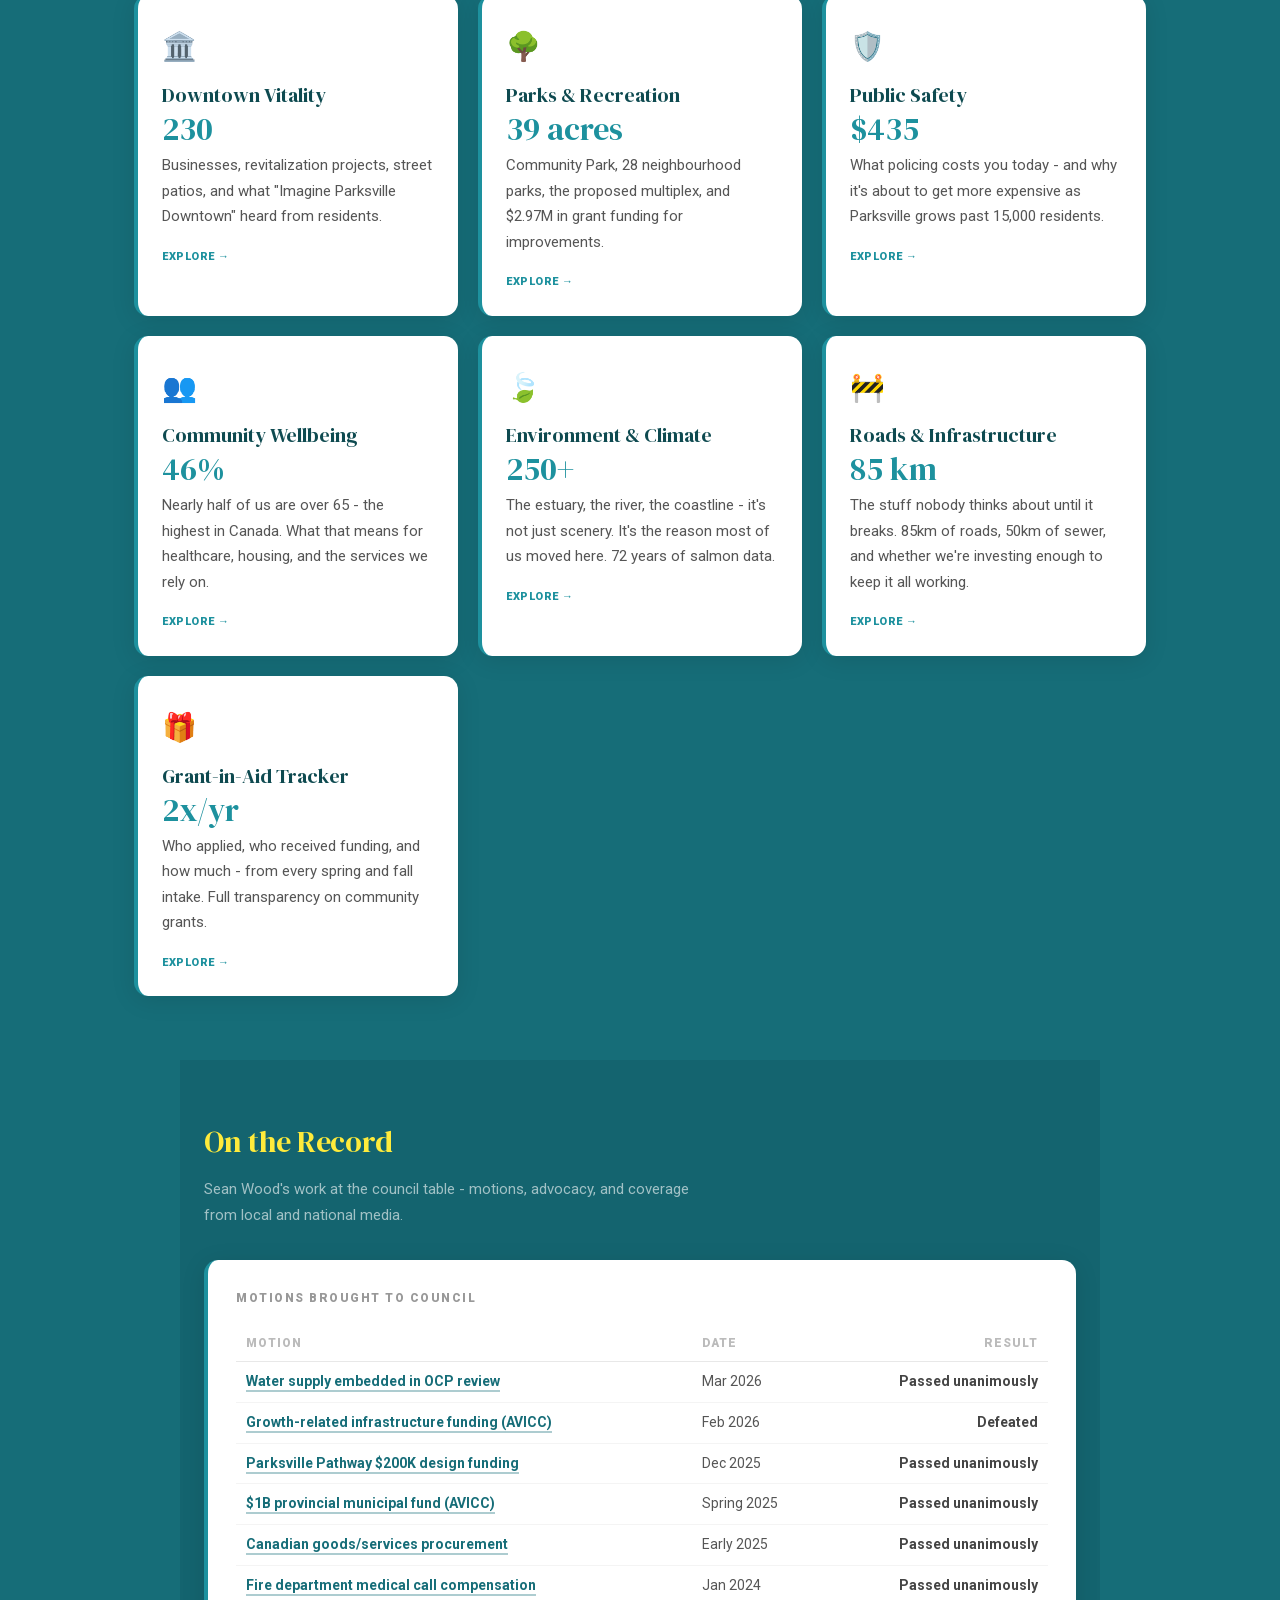
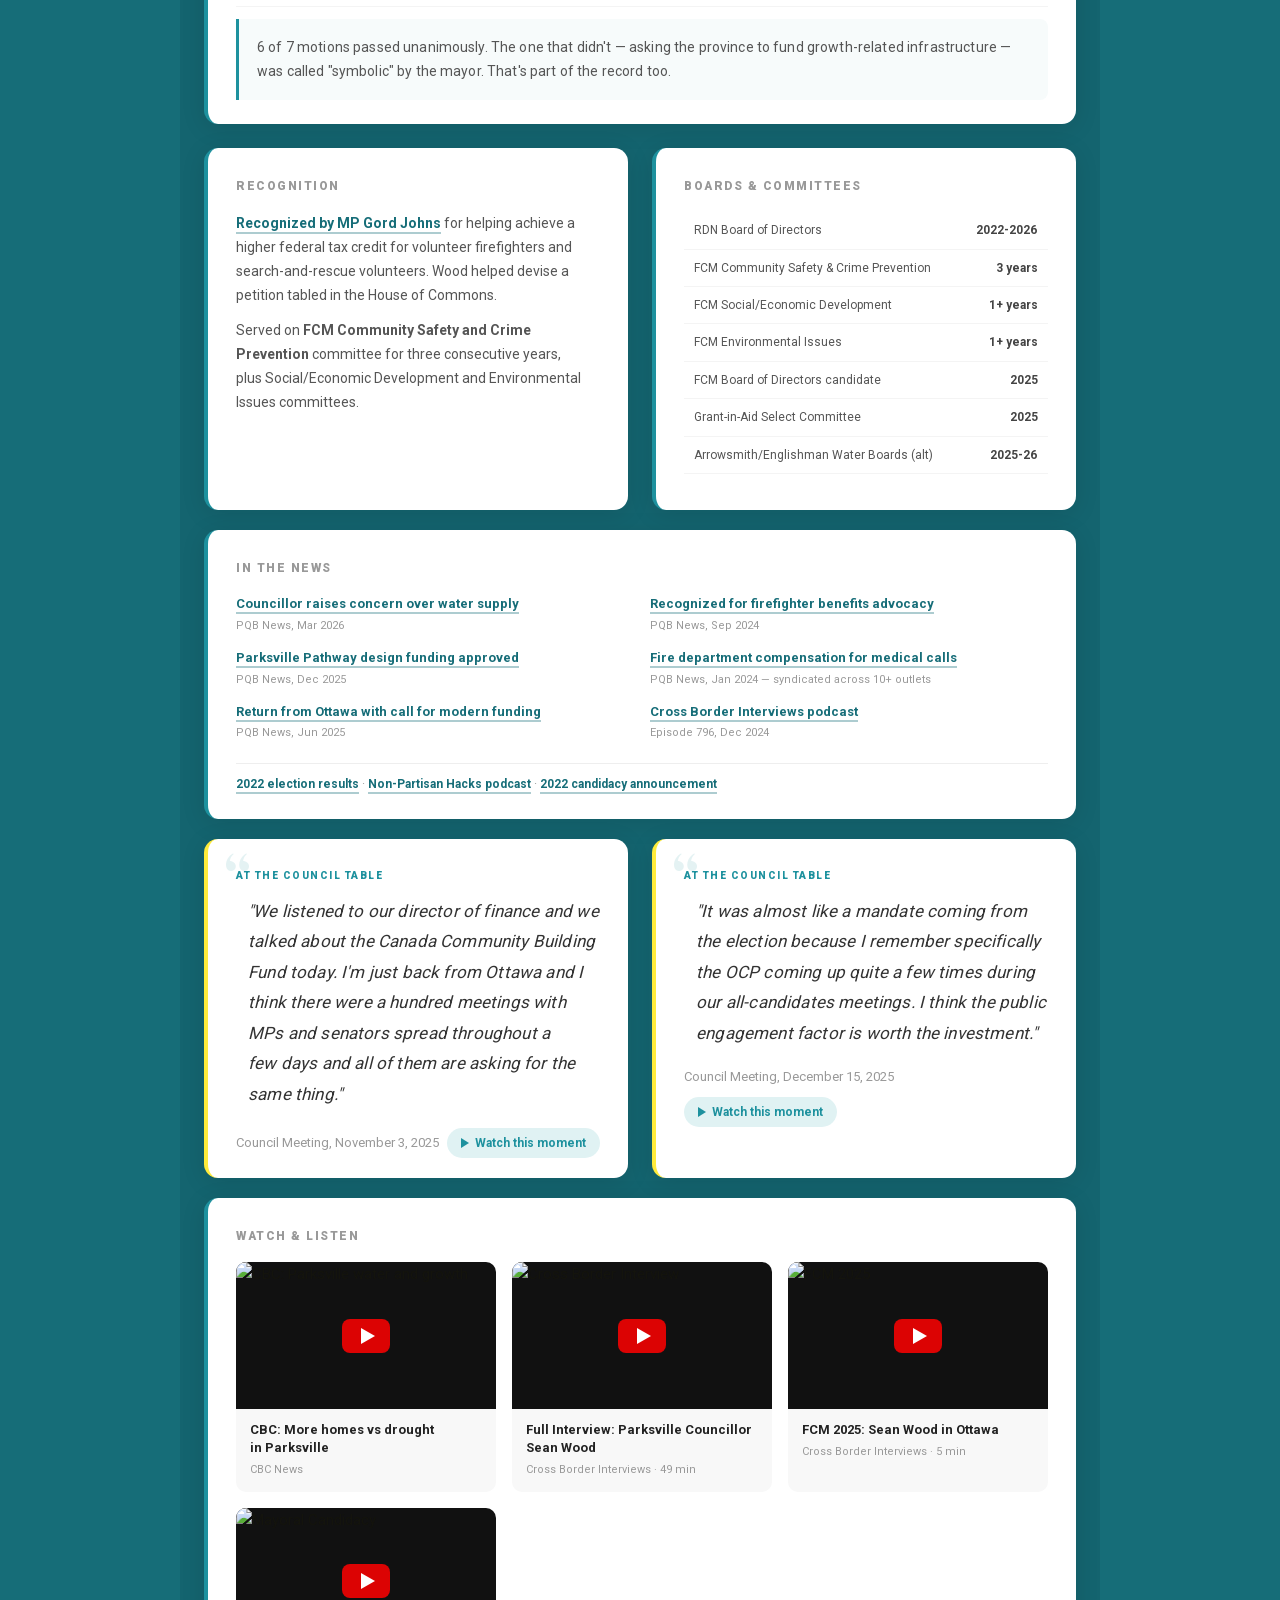
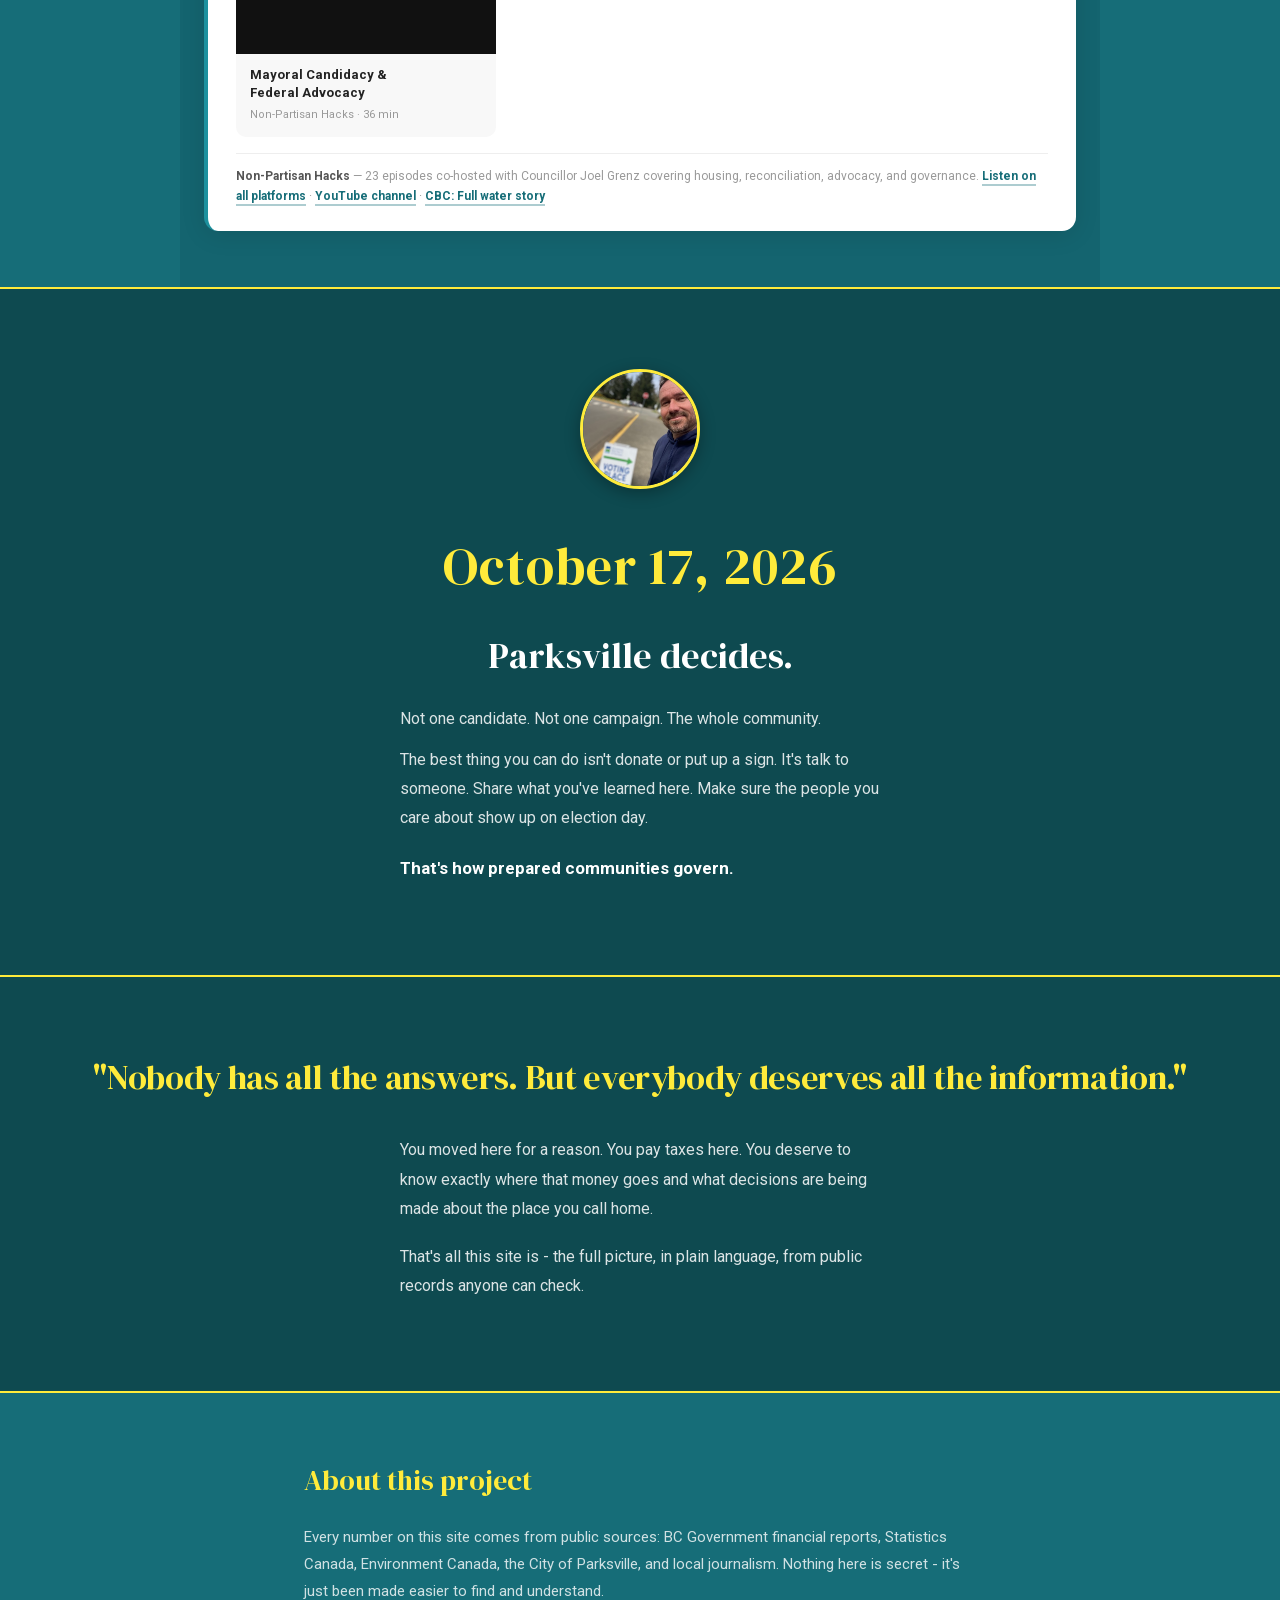
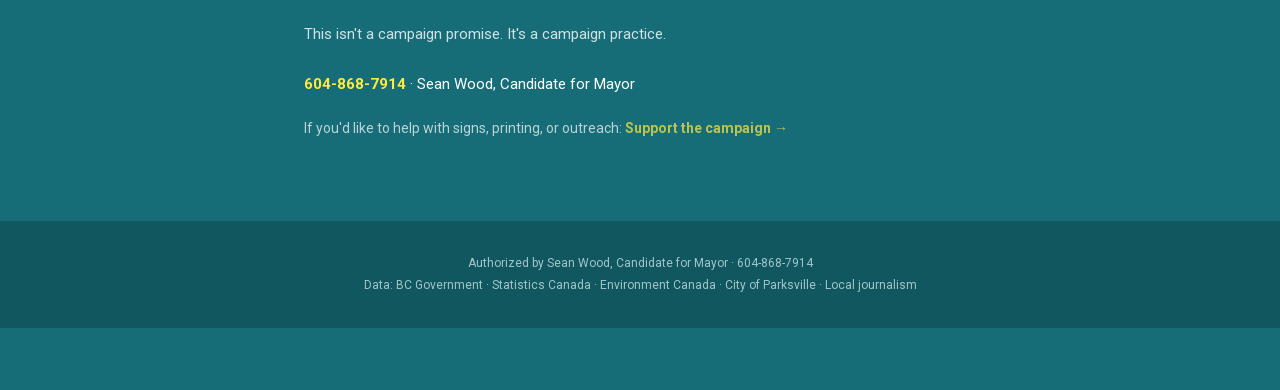
==== commit 6af64698: "Mobile button text fits one line + AA contrast on links Mobile (max-width 640): - .donate-btn paddin" ====
--- a/index.html
+++ b/index.html
@@ -5,7 +5,7 @@
 <meta name="viewport" content="width=device-width, initial-scale=1.0">
 <title>Parksville. Prepared. | Sean Wood for Mayor</title>
 <meta name="description" content="Every resident deserves the full picture. Public data on Parksville's finances, water, housing, parks, safety, and more — presented clearly for the community.">
-    <link rel="stylesheet" href="/style.css?v=12">
+    <link rel="stylesheet" href="/style.css?v=13">
 </head>
 <body>
 
--- a/style.css
+++ b/style.css
@@ -56,10 +56,10 @@
 .card-meta a,
 .data-table a,
 .grant-table a {
-  color: #0e8a9a !important;
+  color: var(--teal-dark) !important;  /* #166d78 — WCAG AA on white (4.7:1) */
   font-weight: 700;
   text-decoration: none !important;
-  border-bottom: 2px solid rgba(14,138,154,0.25) !important;
+  border-bottom: 2px solid rgba(22,109,120,0.35) !important;
   padding-bottom: 1px;
   transition: border-color 0.15s, color 0.15s;
 }
@@ -69,8 +69,15 @@
 .card-links a:hover,
 .data-table a:hover,
 .grant-table a:hover {
-  color: #0a6e7a !important;
-  border-bottom-color: #0a6e7a !important;
+  color: #0a4a52 !important;  /* darker on hover */
+  border-bottom-color: #0a4a52 !important;
+}
+.card a:not(.cta-btn):not(.video-card):not(.topic-card):not(.donate-btn):focus-visible,
+.chart-card a:focus-visible,
+.chart-notes a:focus-visible {
+  outline: 2px solid var(--teal);
+  outline-offset: 2px;
+  border-radius: 2px;
 }
 .card a:not(.cta-btn):not(.video-card):not(.topic-card):not(.donate-btn):visited,
 .chart-card a:visited,
@@ -78,8 +85,8 @@
 .card-links a:visited,
 .data-table a:visited,
 .grant-table a:visited {
-  color: #0e4a50 !important;
-  border-bottom-color: rgba(14,74,80,0.2) !important;
+  color: #5d3b6e !important;  /* readable purple — distinguishes visited */
+  border-bottom-color: rgba(93,59,110,0.25) !important;
 }
 /* Source cards on dark backgrounds keep yellow */
 .source-card a { color: var(--yellow) !important; text-decoration-color: rgba(255,235,59,0.35) !important; }
